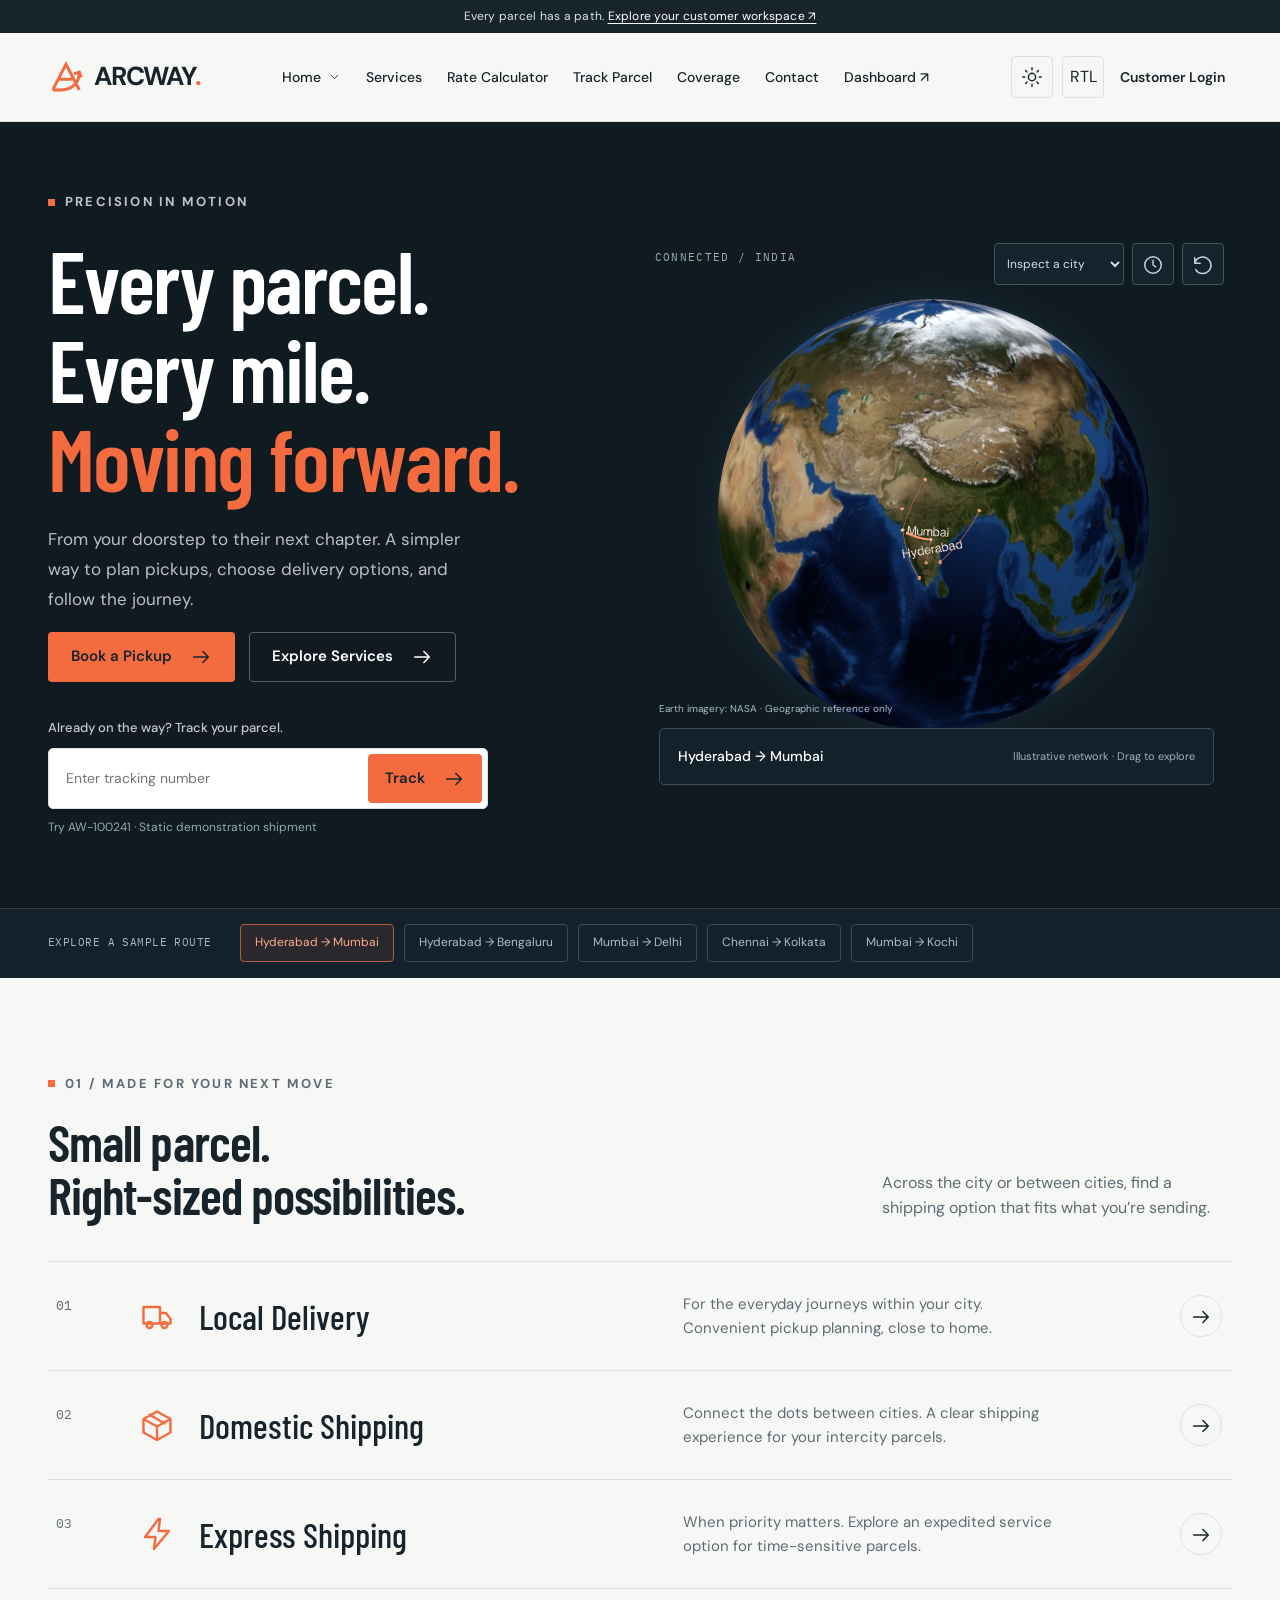
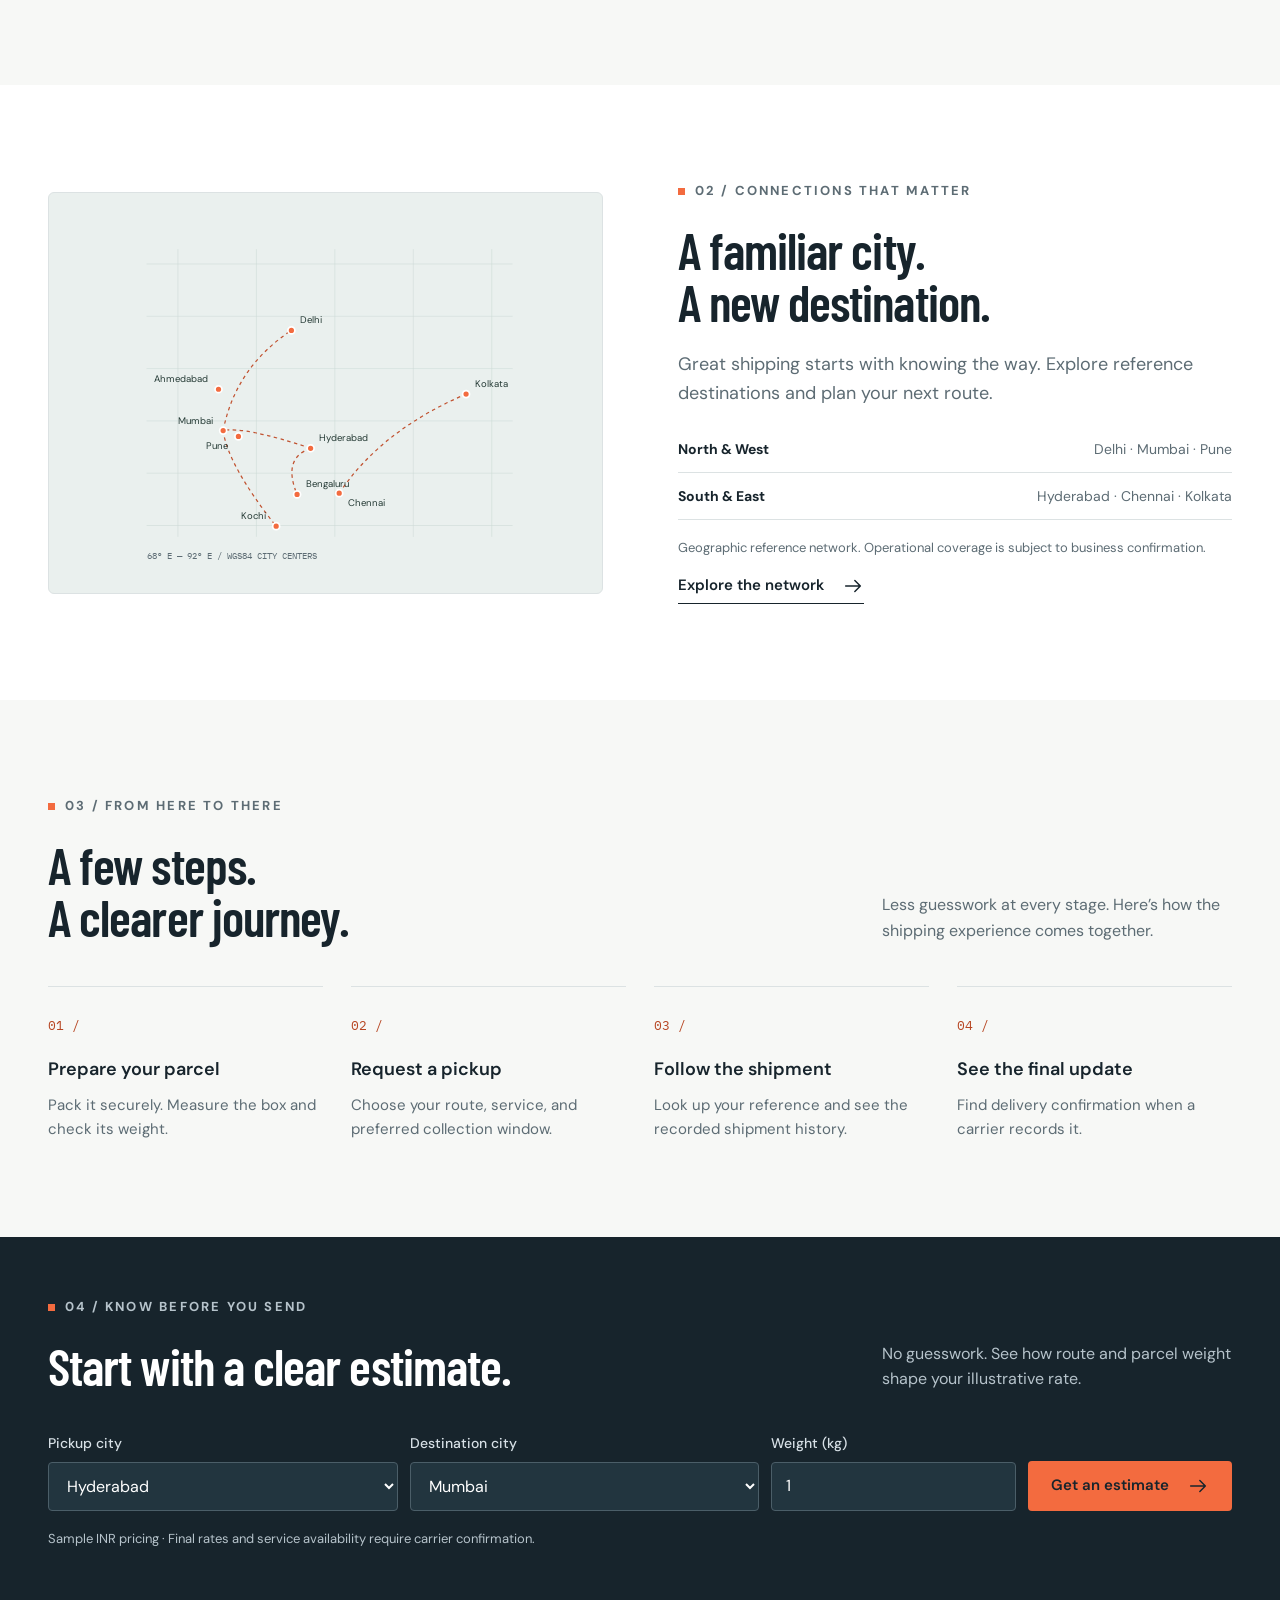
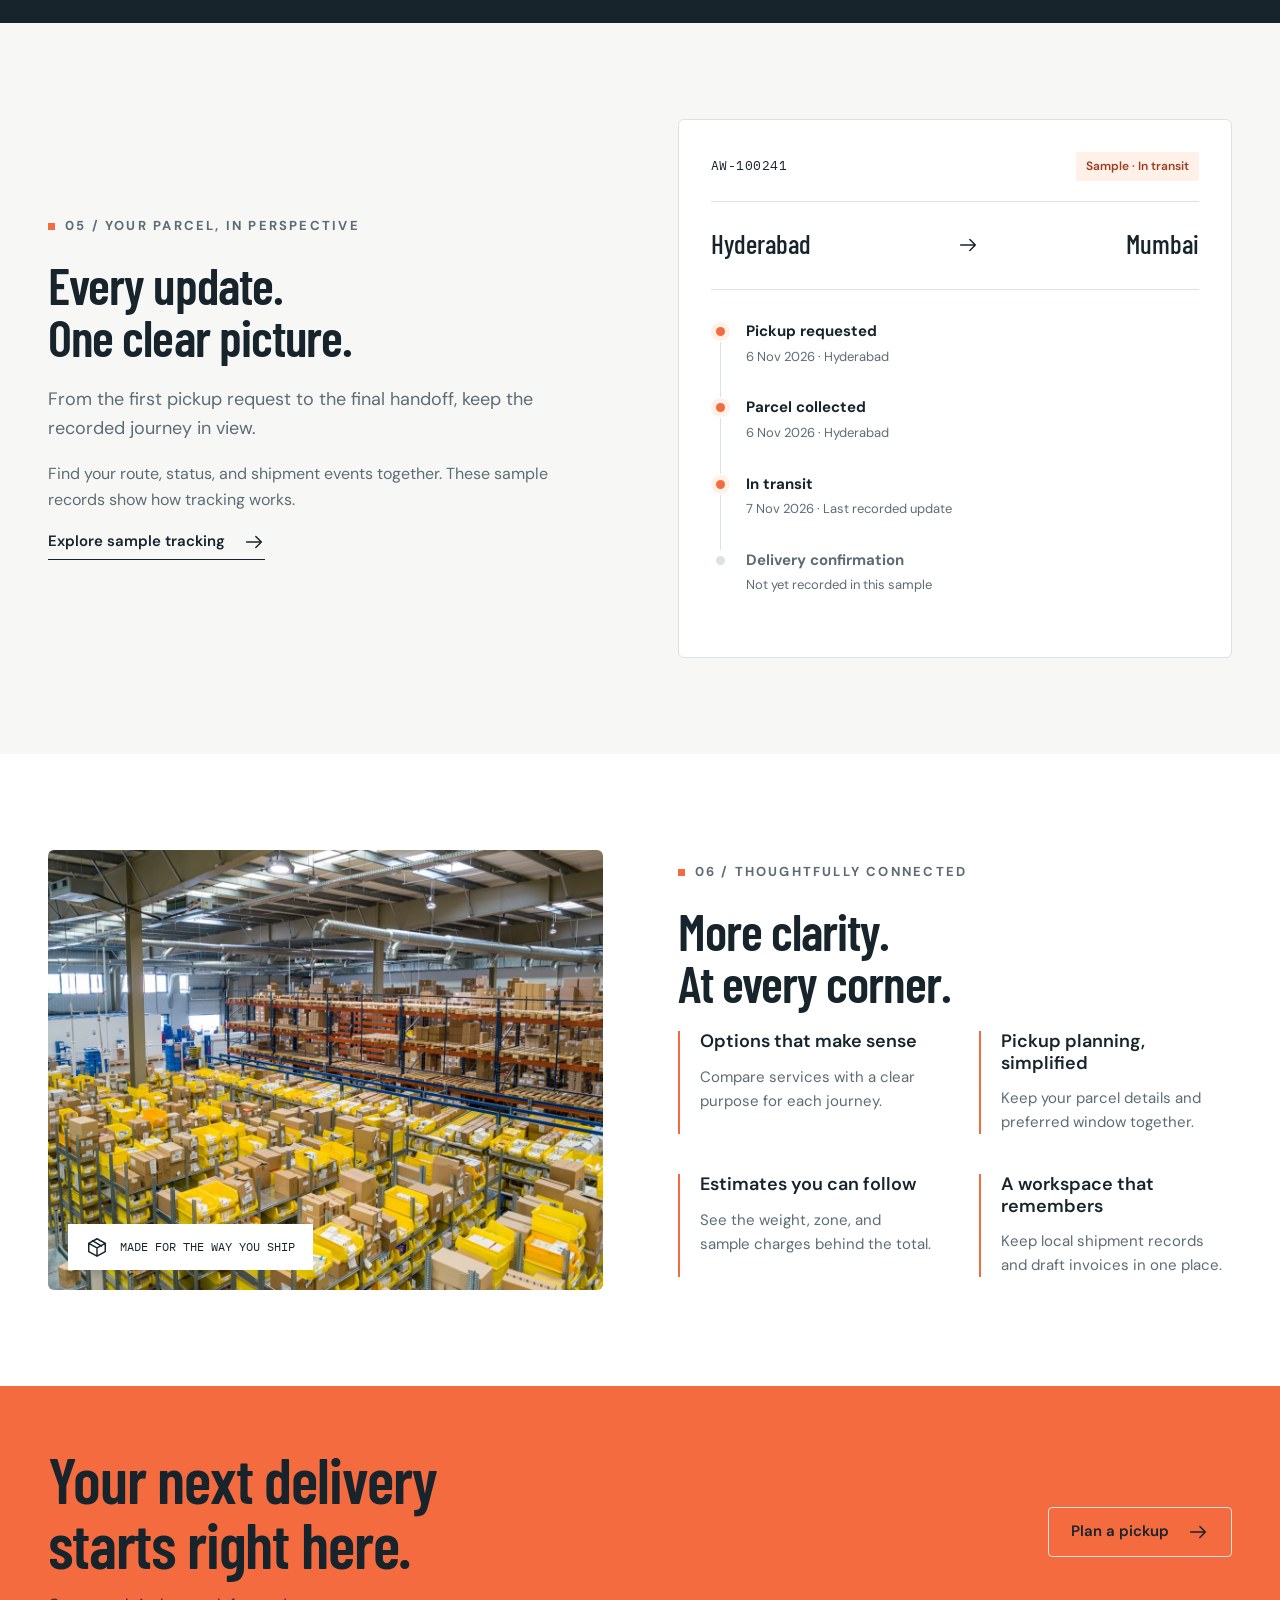
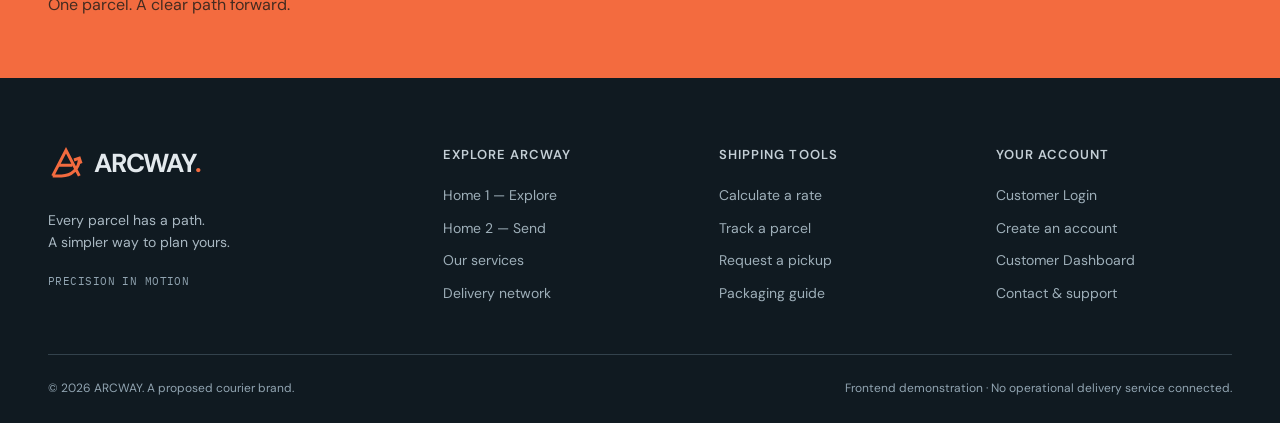
==== index.html @ a225a537 "Update Site source" ====
<!doctype html><html lang="en" dir="ltr" data-theme="light"><head><meta charset="utf-8"><meta name="viewport" content="width=device-width, initial-scale=1"><meta name="theme-color" content="#17242c"><title>Every parcel. Every mile. | ARCWAY</title><meta name="description" content="ARCWAY courier frontend demonstration. Plan a pickup, estimate parcel rates and explore shipment tracking."><link rel="icon" type="image/svg+xml" href="assets/graphics/favicon.svg"><link rel="stylesheet" href="assets/css/fonts.css"><link rel="stylesheet" href="assets/css/style.css"><link rel="stylesheet" href="assets/css/dark-mode.css"><link rel="stylesheet" href="assets/css/rtl.css"><script defer src="assets/js/site-config.js"></script><script defer src="assets/js/city-data.js"></script><script defer src="assets/js/service-data.js"></script><script defer src="assets/js/utils.js"></script><script defer src="assets/js/shipment-data.js"></script><script defer src="assets/js/main.js"></script><script defer src="assets/js/globe.js"></script></head><body data-page="home"><noscript><p class="notice" style="margin:16px">Enable JavaScript to use navigation, shipping tools and the local customer workspace. This is a frontend demonstration; no delivery service is connected.</p></noscript><a class="skip-link" href="#main">Skip to content</a><div class="top-note">Every parcel has a path. <a href="pages/dashboard.html">Explore your customer workspace ↗</a></div><header data-header></header><main id="main"><section class="hero"><div class="container hero-grid"><div class="hero-copy"><span class="eyebrow">Precision in motion</span><h1>Every parcel.<br>Every mile.<br><em>Moving forward.</em></h1><p>From your doorstep to their next chapter. A simpler way to plan pickups, choose delivery options, and follow the journey.</p><div class="actions"><a class="btn btn-primary" href="pages/dashboard.html#book">Book a Pickup <span data-icon="arrow"></span></a><a class="btn btn-outline" href="pages/services.html">Explore Services <span data-icon="arrow"></span></a></div><form class="track-shortcut" data-tracking-shortcut><label for="hero-tracking">Already on the way? Track your parcel.</label><div class="tracking-field"><input id="hero-tracking" name="tracking" aria-label="Tracking number" placeholder="Enter tracking number" required maxlength="40"><button class="btn btn-primary" type="submit">Track <span data-icon="arrow"></span></button></div><small>Try AW-100241 · Static demonstration shipment</small></form></div><div class="globe-shell"><span class="globe-caption">CONNECTED / INDIA</span><div class="globe-controls"><select data-globe-city aria-label="Inspect a reference city"><option value="">Inspect a city</option><option value="hyderabad">Hyderabad</option><option value="mumbai">Mumbai</option><option value="bengaluru">Bengaluru</option><option value="chennai">Chennai</option><option value="delhi">Delhi</option><option value="kolkata">Kolkata</option><option value="kochi">Kochi</option><option value="pune">Pune</option><option value="ahmedabad">Ahmedabad</option></select><button class="icon-btn" data-globe-rotate aria-label="Start slow Earth rotation" aria-pressed="false"><span data-icon="clock"></span></button><button class="icon-btn" data-globe-reset aria-label="Reset Earth view"><span data-icon="reset"></span></button></div><div class="globe-stage" role="img" aria-label="Interactive Earth with geographically positioned Indian cities. Drag to rotate; use route buttons below for keyboard access."></div><div class="globe-fallback"><h3>Connected by geography.<br>Designed around you.</h3><p>Explore our illustrative city connections. Choose a route below to see its origin and destination.</p><div class="city-pills"><span>Hyderabad</span><span>Mumbai</span><span>Delhi</span><span>Bengaluru</span></div></div><span class="globe-attribution">Earth imagery: NASA · Geographic reference only</span><div class="globe-route-info"><strong data-route-label aria-live="polite">Hyderabad → Mumbai</strong><small data-city-info>Illustrative network · Drag to explore</small></div></div></div><div class="route-strip"><div class="container"><span class="mono">EXPLORE A SAMPLE ROUTE</span><div class="route-options"><button class="route-option" data-route="0" aria-pressed="true">Hyderabad → Mumbai</button><button class="route-option" data-route="1" aria-pressed="false">Hyderabad → Bengaluru</button><button class="route-option" data-route="2" aria-pressed="false">Mumbai → Delhi</button><button class="route-option" data-route="3" aria-pressed="false">Chennai → Kolkata</button><button class="route-option" data-route="4" aria-pressed="false">Mumbai → Kochi</button></div></div></div></section>
<section class="section container"><div class="intro-line"><div><span class="eyebrow">01 / Made for your next move</span><h2>Small parcel.<br>Right-sized possibilities.</h2></div><p>Across the city or between cities, find a shipping option that fits what you’re sending.</p></div><div class="services-list"><a class="service-row" href="pages/services.html#local"><span class="service-number">01</span><div class="service-name"><span data-icon="truck"></span><h3>Local Delivery</h3></div><p>For the everyday journeys within your city. Convenient pickup planning, close to home.</p><span class="circle-arrow"><span data-icon="arrow"></span></span></a><a class="service-row" href="pages/services.html#domestic"><span class="service-number">02</span><div class="service-name"><span data-icon="box"></span><h3>Domestic Shipping</h3></div><p>Connect the dots between cities. A clear shipping experience for your intercity parcels.</p><span class="circle-arrow"><span data-icon="arrow"></span></span></a><a class="service-row" href="pages/services.html#express"><span class="service-number">03</span><div class="service-name"><span data-icon="bolt"></span><h3>Express Shipping</h3></div><p>When priority matters. Explore an expedited service option for time-sensitive parcels.</p><span class="circle-arrow"><span data-icon="arrow"></span></span></a></div></section>
<section class="section subtle"><div class="container split"><div class="network-panel"><svg viewBox="0 0 480 390" role="img" aria-label="Coordinate-based reference city network in India. Five illustrative routes, not confirmed coverage."><title>India reference city network</title><path class="map-grid" d="M71 30v330"/><path class="map-grid" d="M161 30v330"/><path class="map-grid" d="M251 30v330"/><path class="map-grid" d="M341 30v330"/><path class="map-grid" d="M431 30v330"/><path class="map-grid" d="M35 347h420"/><path class="map-grid" d="M35 287h420"/><path class="map-grid" d="M35 227h420"/><path class="map-grid" d="M35 167h420"/><path class="map-grid" d="M35 107h420"/><path class="map-grid" d="M35 47h420"/><path class="map-route" d="M223.21448000000007 258.39140000000003 Q148.05073000000004 233.25872 122.88698 238.12604"/><path class="map-route" d="M223.21448000000007 258.39140000000003 Q190.45045 269.86406 207.6864199999999 311.33672"/><path class="map-route" d="M122.88698 238.12604 Q137.02689999999996 165.65132 201.1668199999999 123.17660000000001"/><path class="map-route" d="M256.01246 309.94592 Q303.77359 238.09718 401.53472 196.24844000000002"/><path class="map-route" d="M122.88698 238.12604 Q128.28547000000003 277.92373999999995 183.68396000000007 347.72144"/><circle class="map-city" cx="223.21448000000007" cy="258.39140000000003" r="4"/><text x="233.21448000000007" y="250.39140000000003" text-anchor="start">Hyderabad</text><circle class="map-city" cx="122.88698" cy="238.12604" r="4"/><text x="110.88698" y="230.12604" text-anchor="end">Mumbai</text><circle class="map-city" cx="207.6864199999999" cy="311.33672" r="4"/><text x="217.6864199999999" y="303.33672" text-anchor="start">Bengaluru</text><circle class="map-city" cx="256.01246" cy="309.94592" r="4"/><text x="266.01246" y="324.94592" text-anchor="start">Chennai</text><circle class="map-city" cx="201.1668199999999" cy="123.17660000000001" r="4"/><text x="211.1668199999999" y="115.17660000000001" text-anchor="start">Delhi</text><circle class="map-city" cx="401.53472" cy="196.24844000000002" r="4"/><text x="411.53472" y="188.24844000000002" text-anchor="start">Kolkata</text><circle class="map-city" cx="183.68396000000007" cy="347.72144" r="4"/><text x="171.68396000000007" y="339.72144" text-anchor="end">Kochi</text><circle class="map-city" cx="140.39630000000002" cy="244.76515999999998" r="4"/><text x="128.39630000000002" y="259.76516" text-anchor="end">Pune</text><circle class="map-city" cx="117.57086000000007" cy="190.69052" r="4"/><text x="105.57086000000007" y="182.69052" text-anchor="end">Ahmedabad</text><text class="map-label" x="35" y="385">68° E — 92° E / WGS84 CITY CENTERS</text></svg></div><div><span class="eyebrow">02 / Connections that matter</span><h2>A familiar city.<br>A new destination.</h2><p class="lead">Great shipping starts with knowing the way. Explore reference destinations and plan your next route.</p><div class="city-line"><strong>North & West</strong><span>Delhi · Mumbai · Pune</span></div><div class="city-line"><strong>South & East</strong><span>Hyderabad · Chennai · Kolkata</span></div><p class="form-note">Geographic reference network. Operational coverage is subject to business confirmation.</p><a class="text-link" href="pages/coverage.html">Explore the network <span data-icon="arrow"></span></a></div></div></section>
<section class="section container"><span class="eyebrow">03 / From here to there</span><div class="intro-line"><h2>A few steps.<br>A clearer journey.</h2><p>Less guesswork at every stage. Here’s how the shipping experience comes together.</p></div><div class="steps"><article class="step"><span class="step-num">01 /</span><h3>Prepare your parcel</h3><p>Pack it securely. Measure the box and check its weight.</p></article><article class="step"><span class="step-num">02 /</span><h3>Request a pickup</h3><p>Choose your route, service, and preferred collection window.</p></article><article class="step"><span class="step-num">03 /</span><h3>Follow the shipment</h3><p>Look up your reference and see the recorded shipment history.</p></article><article class="step"><span class="step-num">04 /</span><h3>See the final update</h3><p>Find delivery confirmation when a carrier records it.</p></article></div></section>
<section class="section-sm estimate-band"><div class="container"><div class="intro-line"><div><span class="eyebrow">04 / Know before you send</span><h2>Start with a clear estimate.</h2></div><p>No guesswork. See how route and parcel weight shape your illustrative rate.</p></div><form class="mini-estimate" data-mini-estimate><div class="field"><label for="mini-origin">Pickup city</label><select id="mini-origin" name="origin" data-cities data-selected="hyderabad"></select></div><div class="field"><label for="mini-destination">Destination city</label><select id="mini-destination" name="destination" data-cities data-selected="mumbai"></select></div><div class="field"><label for="mini-weight">Weight (kg)</label><input id="mini-weight" type="number" name="weight" min="0.01" max="70" step="0.01" value="1" required></div><button class="btn btn-primary" type="submit">Get an estimate <span data-icon="arrow"></span></button><input type="hidden" name="service" value="domestic"></form><p class="form-note">Sample INR pricing · Final rates and service availability require carrier confirmation.</p></div></section>
<section class="section container"><div class="split"><div><span class="eyebrow">05 / Your parcel, in perspective</span><h2>Every update.<br>One clear picture.</h2><p class="lead">From the first pickup request to the final handoff, keep the recorded journey in view.</p><p>Find your route, status, and shipment events together. These sample records show how tracking works.</p><a class="text-link" href="pages/tracking.html?id=AW-100241">Explore sample tracking <span data-icon="arrow"></span></a></div><div class="sample-shipment"><div class="sample-top"><span class="mono">AW-100241</span><span class="badge">Sample · In transit</span></div><div class="summary-route"><strong>Hyderabad</strong><span data-icon="arrow"></span><strong>Mumbai</strong></div><ol class="timeline"><li><strong>Pickup requested</strong><span>6 Nov 2026 · Hyderabad</span></li><li><strong>Parcel collected</strong><span>6 Nov 2026 · Hyderabad</span></li><li><strong>In transit</strong><span>7 Nov 2026 · Last recorded update</span></li><li class="future"><strong class="muted">Delivery confirmation</strong><span>Not yet recorded in this sample</span></li></ol></div></div></section>
<section class="section subtle"><div class="container split"><div class="photo-panel"><img src="assets/images/warehouse.jpg" alt="Organized warehouse with tall storage racks and parcel handling space" width="1400" height="934" loading="lazy"><span class="photo-label"><span data-icon="box"></span> MADE FOR THE WAY YOU SHIP</span></div><div><span class="eyebrow">06 / Thoughtfully connected</span><h2>More clarity.<br>At every corner.</h2><div class="benefits"><div class="benefit"><h3>Options that make sense</h3><p>Compare services with a clear purpose for each journey.</p></div><div class="benefit"><h3>Pickup planning, simplified</h3><p>Keep your parcel details and preferred window together.</p></div><div class="benefit"><h3>Estimates you can follow</h3><p>See the weight, zone, and sample charges behind the total.</p></div><div class="benefit"><h3>A workspace that remembers</h3><p>Keep local shipment records and draft invoices in one place.</p></div></div></div></div></section><section class="closing"><div class="container"><div><h2>Your next delivery<br>starts right here.</h2><p>One parcel. A clear path forward.</p></div><a class="btn btn-outline" href="pages/dashboard.html#book">Plan a pickup <span data-icon="arrow"></span></a></div></section></main><div data-footer></div><button class="back-top" aria-label="Back to top" hidden><span data-icon="up"></span></button></body></html>
---- assets/css/fonts.css ----
@font-face {
  font-family: 'Barlow Condensed';
  font-style: normal;
  font-weight: 500;
  font-display: swap;
  src: url(../fonts/barlow-condensed-500.ttf) format('truetype');
}
@font-face {
  font-family: 'Barlow Condensed';
  font-style: normal;
  font-weight: 600;
  font-display: swap;
  src: url(../fonts/barlow-condensed-600.ttf) format('truetype');
}
@font-face {
  font-family: 'Barlow Condensed';
  font-style: normal;
  font-weight: 700;
  font-display: swap;
  src: url(../fonts/barlow-condensed-700.ttf) format('truetype');
}
@font-face {
  font-family: 'DM Sans';
  font-style: normal;
  font-weight: 400;
  font-display: swap;
  src: url(../fonts/dm-sans-400.ttf) format('truetype');
}
@font-face {
  font-family: 'DM Sans';
  font-style: normal;
  font-weight: 500;
  font-display: swap;
  src: url(../fonts/dm-sans-500.ttf) format('truetype');
}
@font-face {
  font-family: 'DM Sans';
  font-style: normal;
  font-weight: 600;
  font-display: swap;
  src: url(../fonts/dm-sans-600.ttf) format('truetype');
}
@font-face {
  font-family: 'DM Sans';
  font-style: normal;
  font-weight: 700;
  font-display: swap;
  src: url(../fonts/dm-sans-700.ttf) format('truetype');
}
@font-face {
  font-family: 'IBM Plex Mono';
  font-style: normal;
  font-weight: 400;
  font-display: swap;
  src: url(../fonts/ibm-plex-mono-400.ttf) format('truetype');
}
---- assets/css/style.css ----
:root{--ink:#17242c;--muted:#5d6c74;--canvas:#f7f8f6;--surface:#fff;--line:#dce2e3;--accent:#f36b3f;--soft:#fff0e8;--dark:#101a21;--display:'Barlow Condensed','Arial Narrow',Impact,sans-serif;--body:'DM Sans',Arial,sans-serif;--mono:'IBM Plex Mono',monospace;--radius:8px;--shadow:0 15px 45px #17242c0a;color-scheme:light}*{box-sizing:border-box}html{scroll-behavior:smooth;scroll-padding-top:110px}body{margin:0;background:var(--canvas);color:var(--ink);font-family:var(--body);font-size:16px;line-height:1.6}button,input,select,textarea{font:inherit}button,a,input,select,textarea{-webkit-tap-highlight-color:transparent}button,a{touch-action:manipulation}a{color:inherit;text-decoration:none}button{cursor:pointer}img{max-width:100%;display:block}svg{vertical-align:middle}h1,h2,h3,h4,p{margin-top:0}h1,h2,h3{line-height:1.02}h1,h2{font-family:var(--display);font-weight:600;letter-spacing:-.018em}h1{font-size:clamp(56px,6.8vw,100px);margin-bottom:24px}h2{font-size:clamp(42px,4vw,62px);margin-bottom:22px}h3{font-size:23px;font-weight:600;line-height:1.2}p{color:var(--muted)}::selection{background:var(--accent);color:#101a21}:focus-visible{outline:3px solid var(--accent);outline-offset:4px}.container{width:min(1280px,calc(100% - 96px));margin-inline:auto}.section{padding-block:96px}.section-sm{padding-block:60px}.eyebrow{text-transform:uppercase;letter-spacing:.17em;font-size:13px;font-weight:700;display:flex;align-items:center;gap:10px;margin-bottom:22px;color:var(--muted)}.eyebrow:before{content:'';width:7px;height:7px;background:var(--accent);flex:none}.mono{font-family:var(--mono);font-size:13px;letter-spacing:.04em}.muted{color:var(--muted)}.accent{color:var(--accent)}.lead{font-size:18px;max-width:560px}.btn{min-height:48px;display:inline-flex;align-items:center;justify-content:center;gap:18px;padding:13px 22px;border:1px solid transparent;background:var(--ink);color:var(--canvas);font-size:15px;font-weight:600;border-radius:4px;line-height:1.3;transition:background .2s,transform .2s}.btn:hover{transform:translateY(-2px);background:#30424d}.btn-primary{background:var(--accent);color:#17242c}.btn-primary:hover{background:#ff906b}.btn-outline{border-color:var(--line);background:transparent;color:var(--ink)}.btn-outline:hover{background:var(--surface)}.btn-light{background:#fff;color:#17242c}.btn-sm{min-height:42px;padding:10px 16px}.text-link{display:inline-flex;align-items:center;gap:18px;font-weight:600;font-size:15px;border-bottom:1px solid var(--ink);padding-bottom:6px}.actions{display:flex;gap:14px;flex-wrap:wrap;align-items:center}.icon{width:22px;height:22px;stroke:currentColor;fill:none;stroke-width:1.6;stroke-linecap:round;stroke-linejoin:round}.icon-btn{height:42px;min-width:42px;border:1px solid var(--line);background:transparent;color:var(--ink);border-radius:4px;display:inline-grid;place-items:center}.skip-link{position:fixed;top:-100px;left:20px;padding:12px;background:var(--accent);z-index:100}.skip-link:focus{top:12px}[data-header]{position:sticky;top:0;z-index:40}.site-header{position:relative;background:var(--canvas);border-bottom:1px solid var(--line)}.nav-wrap{display:flex;align-items:center;gap:24px;min-height:88px}.brand{direction:ltr;display:inline-flex;align-items:center;gap:10px;white-space:nowrap;font-size:26px;font-weight:800;letter-spacing:-1.2px}.brand-symbol{width:36px;height:39px;fill:none;stroke:var(--accent);stroke-width:3.4}.main-nav{display:flex;align-items:center;gap:25px;margin-inline:auto}.main-nav>a,.home-nav summary{font-size:14px;font-weight:500;white-space:nowrap}.main-nav>a:hover,.main-nav a[aria-current=page]{color:#bd4522}.home-nav{position:relative}.home-nav summary{cursor:pointer;list-style:none;display:flex;gap:7px;align-items:center}.home-nav summary::-webkit-details-marker{display:none}.home-nav summary .icon{width:13px}.home-menu{position:absolute;inset-block-start:35px;inset-inline-start:-18px;background:var(--surface);padding:10px;box-shadow:var(--shadow);border:1px solid var(--line);width:160px;border-radius:5px}.home-menu a{display:block;padding:10px;font-size:14px}.home-menu a:hover{background:var(--soft)}.nav-actions{display:flex;gap:9px;align-items:center}.nav-actions .login-link{font-size:14px;font-weight:600;white-space:nowrap;padding:10px 7px}.mobile-toggle{display:none}.top-note{background:var(--ink);color:#dce2e3;text-align:center;font-size:12px;padding:7px 16px;letter-spacing:.02em}.top-note a{color:#fff;text-decoration:underline;text-underline-offset:3px}.hero{background:var(--dark);color:#fff;position:relative;overflow:hidden}.hero-grid{display:grid;grid-template-columns:1.03fr 1.07fr;min-height:665px;align-items:center;gap:12px}.hero-copy{padding-block:70px;position:relative;z-index:2}.hero .eyebrow{color:#b9c5cd}.hero h1{font-size:clamp(64px,6.8vw,100px);max-width:670px}.hero h1 em{font-style:normal;color:var(--accent)}.hero p{color:#b6c2ca;max-width:440px;font-size:17px;line-height:1.75}.hero .btn-outline{border-color:#53616a;color:#fff}.hero .btn-outline:hover{background:#263740}.track-shortcut{margin-top:36px;max-width:440px}.track-shortcut label{display:block;font-size:13px;color:#c0cbd2;margin-bottom:10px}.tracking-field{display:flex;background:#fff;border:1px solid #dce2e3;padding:5px;border-radius:5px;color:#17242c}.tracking-field input{min-width:0;flex:1;border:0;background:transparent;color:#17242c;padding:8px 12px;font-size:14px;outline-offset:0}.tracking-field .btn{min-height:42px;padding:10px 16px}.track-shortcut small{display:block;margin-top:9px;color:#96a8b5;font-size:12px}.globe-shell{position:relative;min-width:0;height:580px;isolation:isolate;direction:ltr}.globe-stage{width:100%;height:100%;position:absolute;inset:0;z-index:1}.globe-stage canvas{max-width:100%;touch-action:pan-y}.globe-caption{position:absolute;top:25px;left:20px;color:#9aadb9;font:11px var(--mono);letter-spacing:.12em;z-index:3}.globe-controls{position:absolute;right:8px;top:18px;z-index:4;display:flex;gap:8px}.globe-controls select{background:#14232c;color:#d3dfe7;border-color:#45555f;min-height:42px;width:130px;font-size:12px;padding:8px}.globe-attribution{position:absolute;bottom:88px;left:24px;z-index:3;font-size:10px;color:#a8bac6}.globe-controls button{color:#c7d4dc;border-color:#45555f;background:#14232c}.globe-route-info{position:absolute;bottom:20px;left:24px;right:18px;z-index:3;padding:16px 18px;border:1px solid #3d4c56;background:#14232ce8;border-radius:5px;display:flex;justify-content:space-between;align-items:center;gap:10px}.globe-route-info strong{font-size:14px;font-weight:500}.globe-route-info small{color:#9eb1be;font-size:11px}.globe-fallback{position:absolute;inset:65px 30px 95px;border:1px solid #354854;background:radial-gradient(ellipse at center,#1d3645,#101a21 75%);border-radius:8px;display:flex;flex-direction:column;justify-content:center;padding:30px}.globe-fallback h3{color:#fff;font-family:var(--display);font-size:38px}.globe-fallback p{font-size:14px}.globe-fallback .city-pills{display:flex;gap:8px;flex-wrap:wrap}.city-pills span{border:1px solid #4e6370;border-radius:3px;padding:5px 9px;font-size:12px;color:#e1e7eb}.globe-ready .globe-fallback{display:none}.route-strip{border-top:1px solid #34414a;background:#14212a}.route-strip .container{display:flex;align-items:center;gap:28px;min-height:69px}.route-strip .mono{color:#a9b9c4;font-size:11px;white-space:nowrap}.route-options{display:flex;gap:10px;flex-wrap:wrap;padding-block:12px}.route-option{padding:8px 14px;background:transparent;color:#acbdc9;border:1px solid #3b4b56;border-radius:4px;font-size:12px}.route-option[aria-pressed=true]{background:#f36b3f19;color:#ffab8d;border-color:#b45b40}.intro-line{display:flex;align-items:end;justify-content:space-between;gap:30px;margin-bottom:40px}.intro-line h2{margin:0;max-width:650px}.intro-line p{margin:0;max-width:350px}.services-list{border-top:1px solid var(--line)}.service-row{display:grid;grid-template-columns:55px 1.1fr 1fr 44px;gap:28px;align-items:center;border-bottom:1px solid var(--line);padding:30px 8px;transition:background .2s}.service-row:hover{background:var(--surface)}.service-number{font-family:var(--mono);font-size:13px;color:var(--muted);align-self:start;padding-top:4px}.service-name{display:flex;align-items:center;gap:24px}.service-name .icon{width:36px;height:36px;color:var(--accent)}.service-name h3{font-family:var(--display);font-size:35px;font-weight:500;margin:0}.service-row p{margin:0;font-size:15px;max-width:380px}.circle-arrow{border:1px solid var(--line);border-radius:50%;width:42px;height:42px;display:grid;place-items:center}.split{display:grid;grid-template-columns:1fr 1fr;gap:75px;align-items:center}.photo-panel{position:relative;overflow:hidden;border-radius:6px}.photo-panel img{width:100%;height:440px;object-fit:cover}.photo-label{position:absolute;inset-inline-start:20px;bottom:20px;background:#fff;color:#17242c;padding:12px 18px;font:12px var(--mono);display:flex;align-items:center;gap:12px}.network-panel{background:#eaf0ee;border:1px solid var(--line);border-radius:6px;padding:30px}.network-panel svg{width:100%;height:340px;direction:ltr}.network-panel .map-grid{stroke:#ccd8d4;stroke-width:.6}.network-panel .map-land{fill:#d6e0dc;stroke:#a6b9b0;stroke-width:1}.network-panel .map-route{stroke:#c15331;stroke-width:1.4;fill:none;stroke-dasharray:4 4}.network-panel .map-city{fill:#f36b3f;stroke:white;stroke-width:2}.network-panel text{font:11px 'DM Sans',sans-serif;fill:#263b36}.network-panel .map-label{font:10px var(--mono);fill:#5d6c74}.city-line{display:flex;justify-content:space-between;border-bottom:1px solid var(--line);padding:12px 0;font-size:14px}.city-line:last-child{border:0}.city-line span{color:var(--muted)}.subtle{background:var(--surface)}.steps{display:grid;grid-template-columns:repeat(4,1fr);gap:28px;counter-reset:step;margin-top:42px}.step{border-top:1px solid var(--line);padding-top:25px}.step .step-num{color:#b74522;font-family:var(--mono);font-size:13px}.step h3{font-size:18px;margin:22px 0 12px}.step p{font-size:15px;margin:0}.estimate-band{background:var(--ink);color:#fff}.estimate-band p,.estimate-band .eyebrow{color:#b6c3cb}.mini-estimate{display:grid;grid-template-columns:1fr 1fr .7fr auto;gap:12px;align-items:end}.estimate-band label{color:#d7e0e6}.estimate-band select,.estimate-band input{background:#22353f;border-color:#4b5e68;color:#fff}.form-note{font-size:13px;margin-top:18px}.timeline{padding:0;margin:30px 0 0;list-style:none}.timeline li{position:relative;padding:0 0 28px 35px;min-height:60px}.timeline li:before{content:'';position:absolute;left:5px;top:7px;width:9px;height:9px;border-radius:50%;background:var(--accent);box-shadow:0 0 0 5px var(--soft)}.timeline li:after{content:'';position:absolute;left:9px;top:22px;height:calc(100% - 21px);border-left:1px solid var(--line)}.timeline li:last-child:after{display:none}.timeline strong{display:block;font-size:15px;line-height:1.5}.timeline span{font-size:13px;color:var(--muted)}.timeline .future:before{background:var(--line);box-shadow:none}.sample-shipment{border:1px solid var(--line);background:var(--surface);padding:32px;border-radius:6px}.sample-top{display:flex;justify-content:space-between;gap:12px;align-items:center;border-bottom:1px solid var(--line);padding-bottom:20px}.badge{display:inline-flex;padding:5px 10px;border-radius:3px;font-size:12px;font-weight:600;background:var(--soft);color:#9b3d20;white-space:nowrap}.badge-neutral{background:var(--canvas);color:var(--muted);border:1px solid var(--line)}.benefits{display:grid;grid-template-columns:1fr 1fr;gap:40px 48px}.benefit{padding-inline-start:20px;border-inline-start:2px solid var(--accent)}.benefit h3{font-size:18px;margin-bottom:12px}.benefit p{font-size:15px;margin:0}.closing{background:var(--accent);color:#17242c;position:relative;overflow:hidden}.closing .container{display:flex;align-items:center;justify-content:space-between;gap:30px;padding-block:60px}.closing h2{margin:0;max-width:700px;font-size:clamp(44px,5vw,72px)}.closing p{color:#442b20;margin:16px 0 0}.site-footer{background:var(--dark);color:#e3e9ed;padding:65px 0 25px}.footer-grid{display:grid;grid-template-columns:1.5fr 1fr 1fr 1fr;gap:40px}.footer-grid p{color:#a9b8c2;font-size:14px;max-width:260px;margin-top:18px}.footer-grid h3{font-size:13px;letter-spacing:.08em;font-weight:600;color:#c4cfd6;margin:4px 0 22px}.footer-grid a:not(.brand){display:block;color:#9eafb9;font-size:14px;margin:10px 0}.footer-grid a:hover{color:#fff}.footer-bottom{display:flex;justify-content:space-between;gap:20px;border-top:1px solid #33424c;margin-top:40px;padding-top:24px;font-size:12px;color:#91a4b1}.back-top{position:fixed;bottom:24px;inset-inline-end:24px;width:44px;height:44px;border:1px solid #af492b;background:var(--accent);color:#17242c;z-index:35;border-radius:4px;box-shadow:var(--shadow)}.back-top[hidden]{display:none}.page-heading{padding:65px 0 42px;border-bottom:1px solid var(--line);position:relative}.page-heading h1{font-size:clamp(54px,5.7vw,80px);margin-bottom:18px}.page-heading p{max-width:600px;margin-bottom:0}.breadcrumbs{font-size:12px;color:var(--muted);margin-bottom:30px;display:flex;gap:12px}.breadcrumbs a{text-decoration:underline;text-underline-offset:3px}.heading-meta{position:absolute;right:0;bottom:42px}.notice{padding:15px 18px;background:var(--soft);color:#773d28;border-inline-start:3px solid var(--accent);font-size:14px;border-radius:2px;line-height:1.6}.notice p{color:inherit;margin:0}.notice-neutral{background:var(--surface);color:var(--muted);border-color:var(--line)}.panel{background:var(--surface);border:1px solid var(--line);border-radius:6px;padding:32px}.panel-title{font-family:var(--body);font-size:20px;font-weight:600;letter-spacing:-.02em;line-height:1.4;margin-bottom:24px}.form-grid{display:grid;grid-template-columns:1fr 1fr;gap:22px}.field{display:flex;flex-direction:column;gap:8px;min-width:0}.field.full{grid-column:1/-1}label,.field-label{font-size:14px;font-weight:500;color:var(--ink)}input,select,textarea{width:100%;min-height:49px;padding:12px 14px;color:var(--ink);background:var(--canvas);border:1px solid var(--line);border-radius:4px;line-height:1.4}input:focus,select:focus,textarea:focus{outline:2px solid var(--accent);outline-offset:1px}textarea{min-height:120px;resize:vertical}input[type=checkbox]{width:17px;min-height:17px;height:17px;accent-color:var(--accent)}.checkbox{display:flex;gap:10px;align-items:center}.field small{color:var(--muted);font-size:12px}.input-group{display:grid;grid-template-columns:1fr 90px;gap:8px}.dimensions{display:grid;grid-template-columns:repeat(3,1fr);gap:10px}.dimensions label{font-size:12px;color:var(--muted)}fieldset{padding:0;margin:0;border:0;min-width:0}legend{margin-bottom:20px;font-weight:600;font-size:17px;line-height:1.4}.form-section{border-top:1px solid var(--line);margin-top:28px;padding-top:28px}.form-actions{margin-top:28px;display:flex;gap:12px;flex-wrap:wrap}.form-feedback{font-size:14px;line-height:1.5;margin-top:18px;color:#ac4121}.form-feedback:empty{display:none}.calc-layout{display:grid;grid-template-columns:1.2fr .8fr;gap:30px;align-items:start}.summary-panel{position:sticky;top:115px}.summary-route{display:flex;align-items:center;gap:14px;justify-content:space-between;border-bottom:1px solid var(--line);padding:20px 0 24px}.summary-route strong{font-family:var(--display);font-size:27px;font-weight:500}.breakdown{margin:22px 0}.breakdown div{display:flex;justify-content:space-between;gap:15px;margin:13px 0;font-size:14px}.breakdown dt{color:var(--muted)}.breakdown dd{margin:0;font-family:var(--mono);font-size:13px}.estimate-total{border-top:1px solid var(--line);padding-top:22px;display:flex;justify-content:space-between;align-items:center;gap:15px}.estimate-total strong{font-size:37px;font-weight:500;letter-spacing:-.04em}.summary-panel .btn{width:100%;margin-top:25px}.summary-empty{padding:36px 0}.summary-empty .icon{width:42px;height:42px;margin-bottom:24px;color:var(--accent)}.tracking-search{max-width:850px;margin:0 auto}.tracking-search .tracking-field{box-shadow:var(--shadow);padding:8px}.tracking-search input{font-family:var(--mono);min-height:48px}.demo-ids{display:flex;gap:10px;align-items:center;flex-wrap:wrap;margin-top:16px;font-size:13px;color:var(--muted)}.demo-ids button{font:12px var(--mono);background:transparent;color:var(--ink);border:1px solid var(--line);border-radius:3px;padding:7px 10px}.tracking-result{margin-top:45px}.shipment-head{display:flex;align-items:center;justify-content:space-between;gap:20px;border-bottom:1px solid var(--line);padding-bottom:24px;margin-bottom:30px}.shipment-head h2{font-size:35px;margin:0}.detail-grid{display:grid;grid-template-columns:repeat(4,1fr);gap:25px;margin-block:25px}.detail-grid dt{font-size:12px;color:var(--muted);margin-bottom:7px}.detail-grid dd{margin:0;font-size:15px;font-weight:500}.route-display{background:var(--canvas);padding:25px;display:flex;align-items:center;justify-content:space-between;gap:20px;border:1px solid var(--line);border-radius:4px}.route-display strong{font-family:var(--display);font-size:30px;font-weight:500}.route-display small{display:block;font:11px var(--mono);color:var(--muted);margin-top:8px}.route-connector{flex:1;border-top:1px dashed var(--line);position:relative}.route-connector:before,.route-connector:after{content:'';position:absolute;top:-4px;width:7px;height:7px;border-radius:50%;background:var(--accent)}.route-connector:after{right:0}.faq-list{border-top:1px solid var(--line)}.faq-list details{border-bottom:1px solid var(--line);padding:22px 0}.faq-list summary{font-weight:500;cursor:pointer;list-style:none;display:flex;justify-content:space-between;gap:15px}.faq-list summary:after{content:'+';color:var(--accent);font-size:24px;line-height:1}.faq-list details[open] summary:after{content:'−'}.faq-list details p{font-size:15px;margin:18px 0 0;max-width:740px}.faq-grid{display:grid;grid-template-columns:.7fr 1.3fr;gap:80px}.directory-tools{display:flex;gap:15px;align-items:end;margin-bottom:25px}.directory-tools .field{flex:1}.city-directory{display:grid;grid-template-columns:repeat(3,1fr);gap:18px}.city-card{padding:25px;border:1px solid var(--line);border-radius:5px;background:var(--surface)}.city-card h3{font-family:var(--display);font-size:30px;margin-bottom:6px}.city-card .mono{font-size:11px;display:block;color:var(--muted);margin-bottom:18px}.city-card .text-link{margin-top:18px}.coverage-layout{display:grid;grid-template-columns:1fr 1.1fr;gap:40px}.contact-options{margin:28px 0}.contact-option{border-top:1px solid var(--line);padding:20px 0;display:flex;gap:20px}.contact-option .icon{color:var(--accent);flex:none;margin-top:4px}.contact-option h3{font-size:17px;margin:0 0 7px}.contact-option p{font-size:14px;margin:0}.home2-hero{position:relative;background:#17242c;color:#fff}.home2-photo{position:absolute;inset:0;width:100%;height:100%;object-fit:cover;filter:brightness(.45)}.home2-grid{position:relative;display:grid;grid-template-columns:1.15fr .85fr;gap:80px;align-items:center;padding-block:80px;min-height:690px}.home2-grid h1{font-size:clamp(64px,6.2vw,90px)}.home2-grid .lead,.home2-grid .eyebrow{color:#d3dde3}.quick-book{background:var(--surface);color:var(--ink);border-radius:7px;padding:32px;box-shadow:0 12px 50px #0003}.quick-book h2{font-family:var(--body);font-size:23px;letter-spacing:-.03em}.quick-book p{font-size:14px}.quick-book .btn{width:100%}.comparison{overflow-x:auto}.comparison table{width:100%;border-collapse:collapse;min-width:550px;font-size:14px;text-align:start}.comparison th,.comparison td{padding:22px 20px;border-bottom:1px solid var(--line);text-align:start}.comparison th{font-size:14px;background:var(--surface)}.comparison th:not(:first-child){font-family:var(--display);font-size:27px;font-weight:500}.comparison td:first-child{color:var(--muted)}.pack-grid{display:grid;grid-template-columns:1fr 1fr;gap:60px;align-items:center}.pack-list{display:grid;gap:18px}.pack-item{display:flex;gap:20px}.pack-item .mono{color:#a64525}.pack-item h3{font-size:18px;margin:0 0 8px}.pack-item p{font-size:15px;margin:0}.corridors{display:grid;grid-template-columns:repeat(2,1fr);gap:0 40px}.corridor{padding:24px 0;border-bottom:1px solid var(--line);display:flex;align-items:center;gap:16px;justify-content:space-between;font-family:var(--display);font-size:28px}.service-detail{padding-block:70px;border-bottom:1px solid var(--line)}.service-detail .split{gap:65px}.service-detail:nth-child(even) .photo-panel{order:2}.service-detail ul{padding-inline-start:20px;color:var(--muted);font-size:15px}.service-detail li{margin-block:10px}.service-detail .photo-panel img{height:390px}.callout-grid{display:grid;grid-template-columns:1fr 1fr;gap:28px}.callout-grid h3{font-size:21px}.callout-grid p{font-size:15px;margin-bottom:0}dialog{background:var(--surface);color:var(--ink);border:1px solid var(--line);border-radius:8px;padding:30px;max-width:650px;width:calc(100% - 40px);max-height:85vh;overflow:auto;box-shadow:0 20px 100px #0004}dialog::backdrop{background:#101a2199;backdrop-filter:blur(3px)}.dialog-heading{display:flex;justify-content:space-between;align-items:center;gap:20px;margin-bottom:25px}.dialog-heading h2{font-size:36px;margin:0}.empty-state{padding:45px 28px;text-align:center;border:1px dashed var(--line);border-radius:5px}.empty-state h3{font-size:20px}.empty-state p{margin-bottom:0}.toast{position:fixed;bottom:25px;inset-inline-start:25px;z-index:100;background:var(--ink);color:var(--canvas);padding:14px 20px;border:1px solid var(--line);border-radius:5px;max-width:min(440px,calc(100% - 40px));font-size:14px;box-shadow:var(--shadow)}[hidden]{display:none!important}
@media(min-width:1441px){.hero-grid{min-height:740px}.globe-shell{height:650px}}
@media(max-width:1250px){.container{width:calc(100% - 64px)}.nav-wrap{gap:20px}.main-nav{gap:17px}.main-nav>a,.home-nav summary{font-size:13px}.nav-actions .login-link{font-size:13px}.brand{font-size:24px}.nav-actions{gap:6px}.nav-actions .icon-btn{min-width:36px;height:36px}.hero-grid{grid-template-columns:1fr 1fr}.hero h1{font-size:82px}.globe-shell{height:520px}.split{gap:45px}.service-row{gap:20px}.home2-grid{gap:45px}}
@media(max-width:1100px){.mobile-toggle{display:inline-grid}.nav-wrap{min-height:78px}.brand{margin-inline-end:auto}.main-nav{position:absolute;top:100%;inset-inline:0;background:var(--surface);border-bottom:1px solid var(--line);padding:25px 32px;display:none;box-shadow:var(--shadow)}.main-nav.is-open{display:flex;align-items:stretch;flex-direction:column;gap:0;max-height:calc(100vh - 80px);overflow:auto}.main-nav>a,.home-nav summary{font-size:16px;padding:13px 0;display:flex}.home-menu{position:static;box-shadow:none;border:0;width:100%;padding:0 15px;background:var(--canvas)}.home-menu a{font-size:15px}.hero h1{font-size:76px}.hero-grid{min-height:625px}.globe-shell{height:470px}.globe-route-info{left:0;right:0}.globe-caption{left:0;top:5px}.globe-controls{top:30px;right:0}.route-strip .container{gap:18px}.route-options{gap:7px}.route-option{font-size:11px;padding:8px 10px}.intro-line{align-items:start}.service-name{gap:15px}.service-name h3{font-size:30px}.service-name .icon{width:28px}.mini-estimate{grid-template-columns:1fr 1fr}.steps{grid-template-columns:1fr 1fr;gap:35px}.footer-grid{grid-template-columns:1.2fr 1fr;gap:30px 60px}.calc-layout{grid-template-columns:1.15fr .85fr;gap:20px}.panel{padding:26px}.form-grid{gap:18px}.city-directory{grid-template-columns:repeat(2,1fr)}.home2-grid{gap:35px}.home2-grid h1{font-size:72px}.quick-book{padding:26px}.coverage-layout{grid-template-columns:1fr;gap:30px}.faq-grid{gap:45px}.heading-meta{display:none}}
@media(max-width:800px){.container{width:calc(100% - 48px)}.section{padding-block:65px}.section-sm{padding-block:45px}.hero-grid{grid-template-columns:1fr 1fr;gap:0;min-height:580px}.hero-copy{padding-block:50px}.hero h1{font-size:64px}.hero p{font-size:15px}.hero .actions{gap:10px}.hero .actions .btn{padding:12px 16px;font-size:13px}.globe-shell{height:430px;align-self:center}.globe-route-info{bottom:0;padding:12px;flex-direction:column;align-items:start}.globe-caption{font-size:9px}.route-strip .container{align-items:start;gap:12px;flex-direction:column;padding-block:15px}.route-options{padding:0}.split,.pack-grid,.faq-grid{grid-template-columns:1fr;gap:35px}.split .photo-panel{order:0}.photo-panel img{height:370px}.intro-line{display:block}.intro-line p{margin-top:20px;max-width:600px}.service-row{grid-template-columns:30px 1fr 42px;gap:15px;padding-block:26px}.service-row p{grid-column:2/3;grid-row:2;margin-top:-8px}.service-row .circle-arrow{grid-column:3;grid-row:1/3}.service-number{grid-row:1/3}.service-name h3{font-size:32px}.benefits{gap:30px}.calc-layout{grid-template-columns:1fr}.summary-panel{position:static}.detail-grid{grid-template-columns:1fr 1fr}.home2-grid{grid-template-columns:1fr;gap:35px;padding-block:55px}.home2-grid h1{max-width:650px;font-size:76px}.home2-grid .quick-book{max-width:none}.quick-book .form-grid{grid-template-columns:1fr 1fr}.service-detail .photo-panel{order:0!important}.service-detail .split{gap:30px}.closing .container{align-items:start;flex-direction:column}.callout-grid{grid-template-columns:1fr}.shipment-head{align-items:start;flex-direction:column}}
@media(max-width:600px){.container{width:calc(100% - 36px)}.top-note{font-size:10px;padding:7px 12px}.nav-wrap{min-height:72px;gap:10px}.brand{font-size:23px;gap:7px}.brand-symbol{width:29px;height:32px}.nav-actions{gap:6px}.nav-actions .login-link{padding:7px 0;font-size:12px}.nav-actions .icon-btn{min-width:32px;height:34px}.nav-actions .icon{width:17px}.nav-actions [data-direction]{font-size:10px}.main-nav{padding:15px 18px}.hero-grid{grid-template-columns:1fr;min-height:0}.hero-copy{padding:45px 0 20px}.hero .eyebrow{font-size:11px;margin-bottom:18px}.hero h1{font-size:68px;line-height:.99;margin-bottom:22px}.hero p{font-size:16px;max-width:400px}.hero .actions .btn{font-size:14px;padding:13px 18px}.track-shortcut{margin-top:28px;max-width:none}.tracking-field input{font-size:12px;padding:10px 8px}.tracking-field .btn{font-size:13px;gap:7px;padding:10px 12px}.track-shortcut small{font-size:11px}.globe-shell{height:360px;margin:3px -4px 25px}.globe-caption{top:15px;left:5px;font-size:10px}.globe-controls{top:8px;right:5px}.globe-controls select{background:#14232c;color:#d3dfe7;border-color:#45555f;min-height:42px;width:130px;font-size:12px;padding:8px}.globe-attribution{position:absolute;bottom:88px;left:24px;z-index:3;font-size:10px;color:#a8bac6}.globe-controls button{min-width:32px;height:32px}.globe-route-info{bottom:0;left:5px;right:5px;flex-direction:row;align-items:center;padding:12px}.globe-route-info strong{font-size:12px}.globe-route-info small{font-size:9px}.globe-fallback{inset:55px 5px 65px;padding:25px}.globe-fallback h3{font-size:32px}.globe-fallback p{font-size:13px}.route-strip .mono{font-size:10px}.route-options{gap:6px}.route-option{font-size:10px;padding:8px}.section{padding-block:54px}.section-sm{padding-block:38px}h1{font-size:57px}h2{font-size:44px}.eyebrow{font-size:11px;margin-bottom:17px}.lead{font-size:16px}.intro-line{margin-bottom:30px}.intro-line p{font-size:15px}.service-name h3{font-size:31px}.service-row{gap:10px}.service-name{gap:12px}.service-name .icon{width:26px;height:26px}.service-row p{font-size:14px}.circle-arrow{height:36px;width:36px}.photo-panel img{height:320px}.network-panel{padding:20px}.network-panel svg{height:290px}.steps{grid-template-columns:1fr 1fr;gap:28px 20px}.step h3{font-size:16px;margin-top:18px}.step p{font-size:14px}.mini-estimate{grid-template-columns:1fr 1fr;gap:16px 12px}.mini-estimate .btn{font-size:13px;padding:14px 10px}.benefits{grid-template-columns:1fr;gap:28px}.sample-shipment{padding:22px}.sample-top{flex-wrap:wrap}.sample-top .mono{font-size:11px}.closing .container{padding-block:40px;gap:24px}.closing h2{font-size:48px}.footer-grid{grid-template-columns:1fr 1fr;gap:25px 20px}.footer-grid>div:first-child{grid-column:1/-1}.footer-grid>div:first-child p{max-width:100%}.footer-grid h3{font-size:11px}.footer-grid a:not(.brand){font-size:13px}.footer-bottom{flex-direction:column;gap:10px;font-size:11px}.site-footer{padding-top:45px}.page-heading{padding-top:36px;padding-bottom:32px}.page-heading h1{font-size:60px}.page-heading p{font-size:15px}.breadcrumbs{margin-bottom:24px;font-size:11px}.panel{padding:22px}.form-grid{grid-template-columns:1fr;gap:18px}.form-grid .full{grid-column:auto}.field label{font-size:14px}.summary-route strong{font-size:27px}.tracking-search .tracking-field{padding:5px}.tracking-search input{font-size:11px}.tracking-search .btn{font-size:12px;padding:10px 12px}.demo-ids{font-size:12px;gap:7px}.demo-ids button{font-size:10px}.tracking-result{margin-top:30px}.shipment-head h2{font-size:29px}.detail-grid{gap:20px}.detail-grid dd{font-size:13px}.route-display{padding:20px 15px;gap:14px}.route-display strong{font-size:26px}.route-display small{font-size:9px}.notice{font-size:13px;padding:13px 15px}.directory-tools{align-items:stretch;flex-direction:column}.city-directory{grid-template-columns:1fr}.city-card{padding:22px}.home2-grid{padding-block:40px;gap:25px}.home2-grid h1{font-size:66px}.home2-photo{object-position:40% center}.quick-book{padding:23px}.quick-book .form-grid{grid-template-columns:1fr}.home2-grid .lead{font-size:16px}.pack-grid{gap:30px}.corridors{grid-template-columns:1fr}.corridor{font-size:26px}.service-detail{padding-block:45px}.service-detail .photo-panel img{height:300px}.back-top{bottom:max(18px,env(safe-area-inset-bottom));inset-inline-end:18px;width:40px;height:40px}.form-actions .btn{width:100%}dialog{padding:22px}.dialog-heading h2{font-size:30px}}
@media(max-width:359px){.container{width:calc(100% - 28px)}.nav-wrap{gap:6px}.brand{font-size:21px;gap:5px}.brand-symbol{width:25px}.nav-actions .icon-btn{min-width:29px}.nav-actions .login-link{font-size:11px}.nav-actions{gap:4px}.hero h1{font-size:59px}.hero .actions .btn{font-size:12px;padding:13px 12px}.globe-shell{height:330px}.globe-route-info{gap:4px}.globe-route-info strong{font-size:11px}.globe-route-info small{font-size:8px}.service-name h3{font-size:27px}.service-name .icon{width:23px}.service-row{grid-template-columns:22px 1fr 34px}.mini-estimate{grid-template-columns:1fr}.steps{grid-template-columns:1fr}.panel{padding:18px}.tracking-search .btn .icon{display:none}.quick-book{padding:20px}}
@media(prefers-reduced-motion:reduce){html{scroll-behavior:auto}*,*:before,*:after{animation-duration:.01ms!important;transition:none!important}}

@media(max-width:800px){.globe-caption{top:-5px}.globe-controls{top:26px}.globe-attribution{bottom:90px;left:10px;font-size:9px}}@media(max-width:600px){.globe-caption{top:5px}.globe-controls{top:29px}.globe-controls select{min-height:32px;height:32px;width:125px;font-size:11px;padding:5px 8px}.globe-attribution{bottom:67px;left:10px;font-size:8px}}

@media(max-width:600px){.customer-prefix{display:none}.nav-actions .login-link{padding-inline:4px}}

@media(min-width:801px) and (max-width:1100px){.benefits{grid-template-columns:1fr;gap:22px}}

.comparison-hint{display:none;font-size:12px}@media(max-width:600px){.comparison-hint{display:block}}
---- assets/css/dark-mode.css ----
[data-theme=dark]{--ink:#e4ecf0;--muted:#adbdc7;--canvas:#101a21;--surface:#1c2b34;--line:#3b4c57;--accent:#ff9269;--soft:#3c2d27;--shadow:0 15px 45px #0002;color-scheme:dark}[data-theme=dark] .btn{background:#e4ecf0;color:#17242c}[data-theme=dark] .btn-primary{background:#ff9269;color:#17242c}[data-theme=dark] .btn-outline{background:transparent;color:#e4ecf0}[data-theme=dark] .btn-outline:hover{background:#30434e}[data-theme=dark] .main-nav>a:hover,[data-theme=dark] .main-nav a[aria-current=page]{color:#ffab89}[data-theme=dark] .top-note{background:#1c2b34;color:#b7c7d2}[data-theme=dark] .badge{color:#ffc3a9;background:#453228}[data-theme=dark] .badge-neutral{color:#b8c8d2;background:#1c2b34}[data-theme=dark] .notice{color:#f5bea6;background:#372c27}[data-theme=dark] .notice-neutral{color:#adbdc7;background:#1c2b34}[data-theme=dark] .form-feedback{color:#ffad8c}[data-theme=dark] .step .step-num,[data-theme=dark] .pack-item .mono{color:#ffad8c}[data-theme=dark] .network-panel{background:#1b2e34}[data-theme=dark] .network-panel .map-grid{stroke:#3f5559}[data-theme=dark] .network-panel .map-land{fill:#2d4549;stroke:#607c80}[data-theme=dark] .network-panel text{fill:#d2e0e0}[data-theme=dark] .network-panel .map-label{fill:#a9bdbf}[data-theme=dark] .closing{background:#f36b3f;color:#17242c}[data-theme=dark] .closing .btn{background:#17242c;color:#fff}[data-theme=dark] .hero .btn-outline{color:#fff;border-color:#60737e}[data-theme=dark] .hero .btn-outline:hover{background:#263740}[data-theme=dark] .hero .btn-primary,[data-theme=dark] .tracking-field .btn{background:#ff9269;color:#17242c}[data-theme=dark] .hero .tracking-field input{color:#17242c}[data-theme=dark] .estimate-band{background:#1b2d38}[data-theme=dark] .icon-btn{color:var(--ink)}[data-theme=dark] .brand-symbol{stroke:#ff9269}
---- assets/css/rtl.css ----
[dir=rtl] .heading-meta{right:auto;left:0}[dir=rtl] .timeline li{padding:0 35px 28px 0}[dir=rtl] .timeline li:before{left:auto;right:5px}[dir=rtl] .timeline li:after{left:auto;right:9px}[dir=rtl] .directional{transform:scaleX(-1)}[dir=rtl] .globe-shell,[dir=rtl] .network-panel svg{direction:ltr}[dir=rtl] .tracking-field input,[dir=rtl] .mono{unicode-bidi:plaintext}[dir=rtl] input[type=email],[dir=rtl] input[type=tel],[dir=rtl] input[type=password]{direction:ltr;text-align:right}

[dir=rtl] h1,[dir=rtl] h2,[dir=rtl] h3,[dir=rtl] p,[dir=rtl] label,[dir=rtl] .eyebrow{unicode-bidi:plaintext}

[dir=rtl] h1,[dir=rtl] h2,[dir=rtl] h3,[dir=rtl] p,[dir=rtl] label{ text-align:right }[dir=rtl] .dash-demo span,[dir=rtl] .dash-table td,[dir=rtl] .detail-grid dd{unicode-bidi:plaintext;text-align:right}
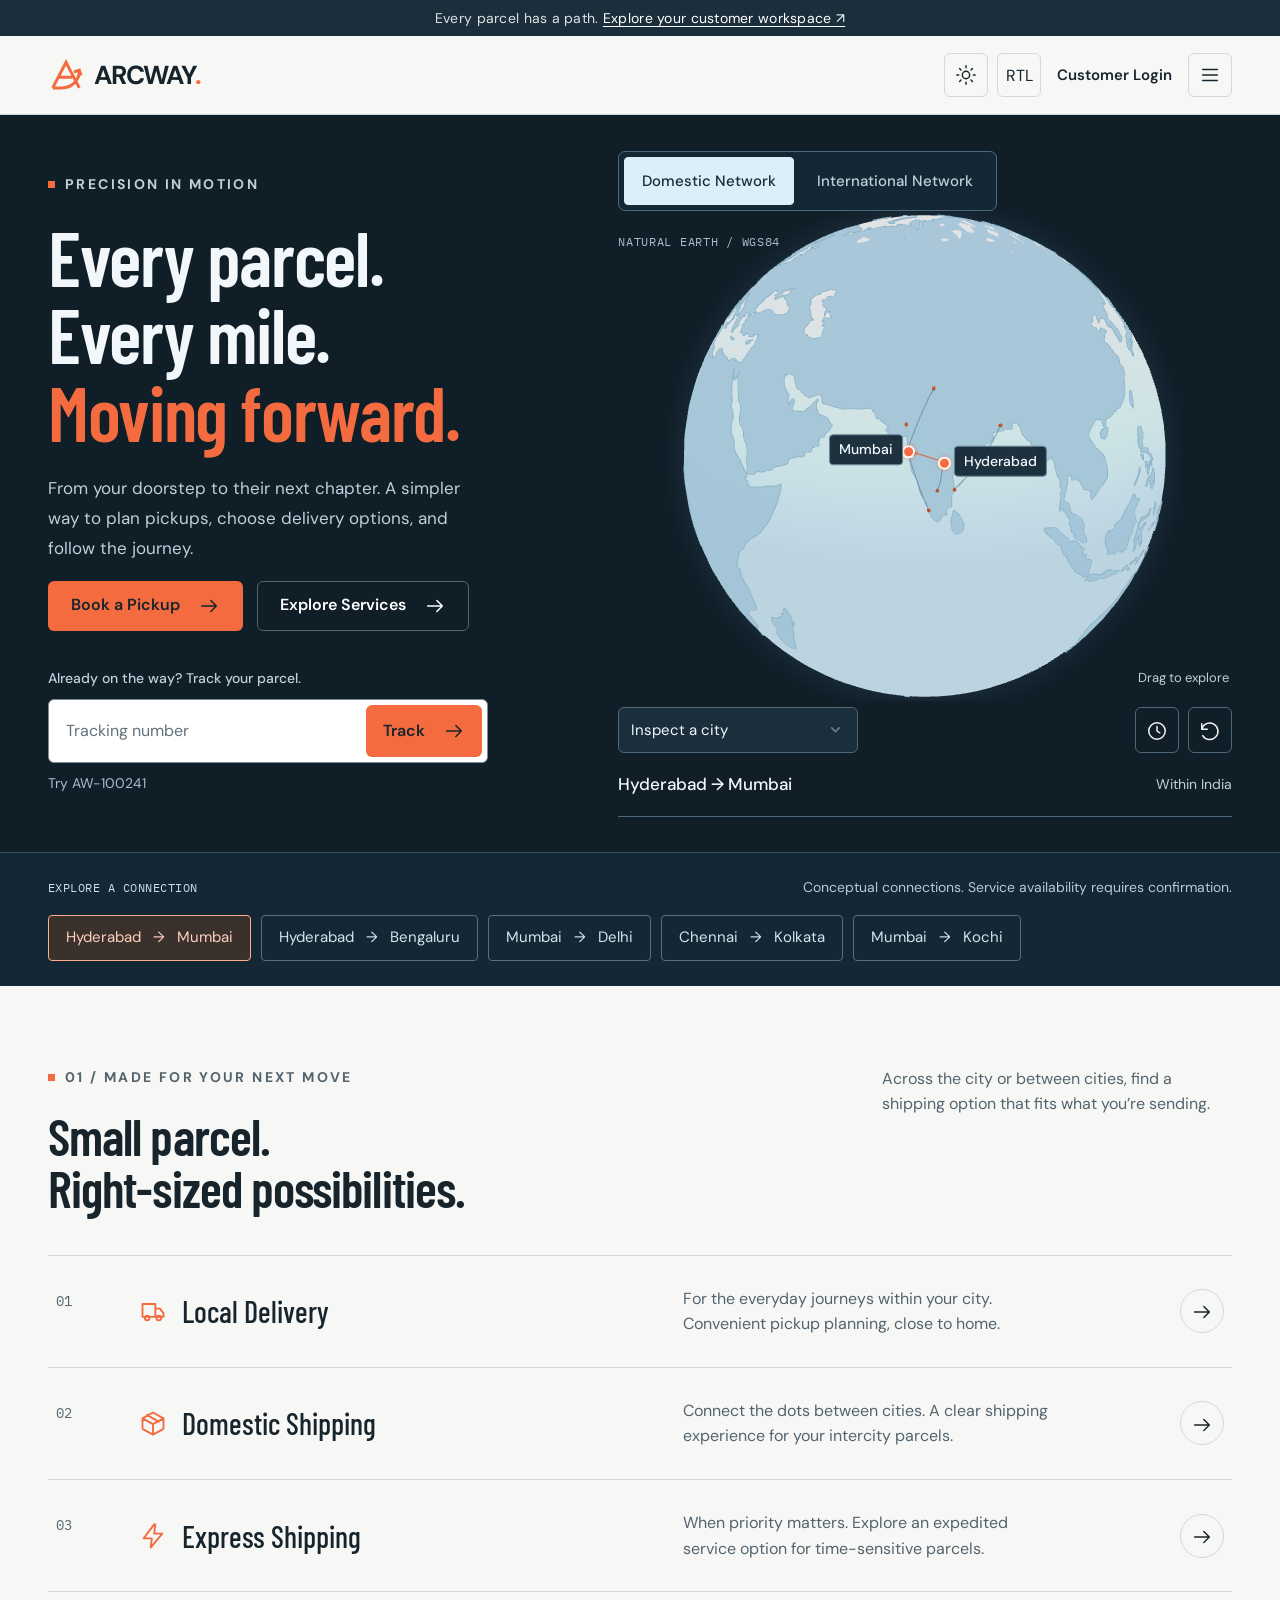
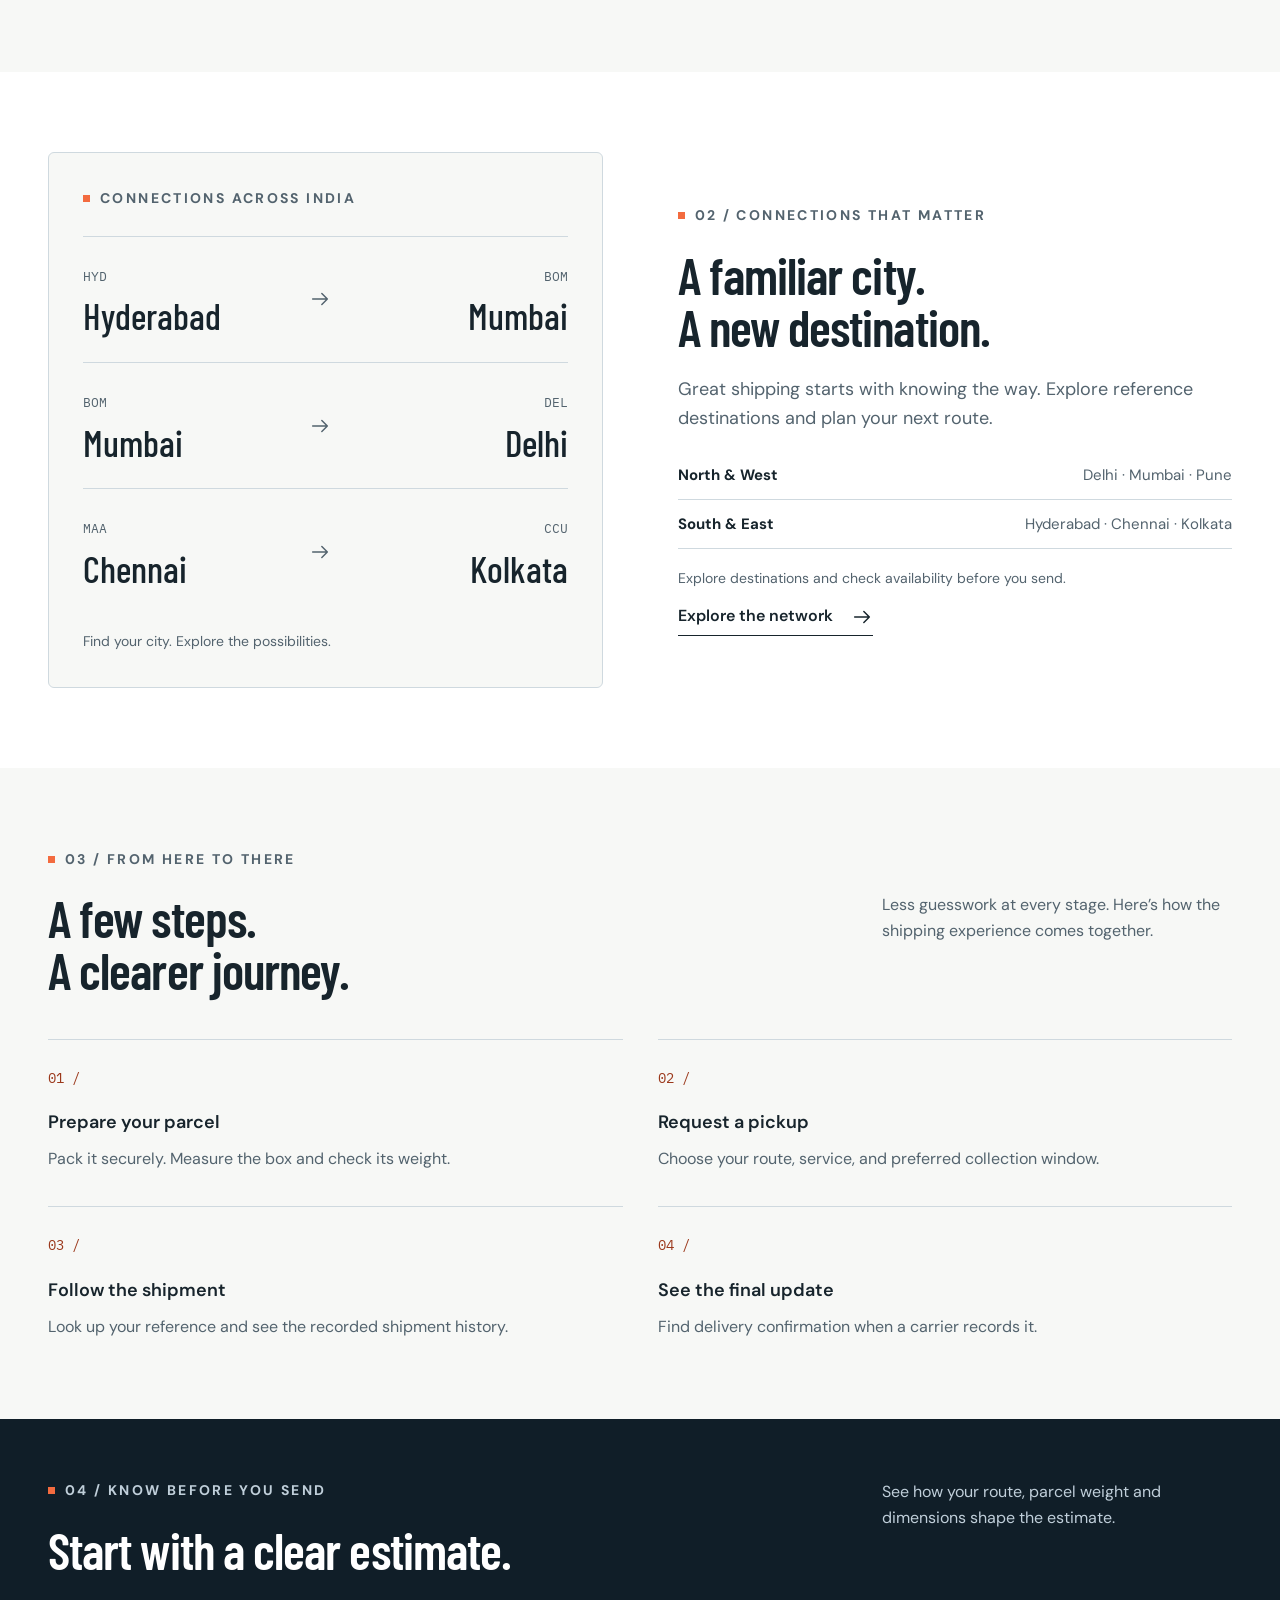
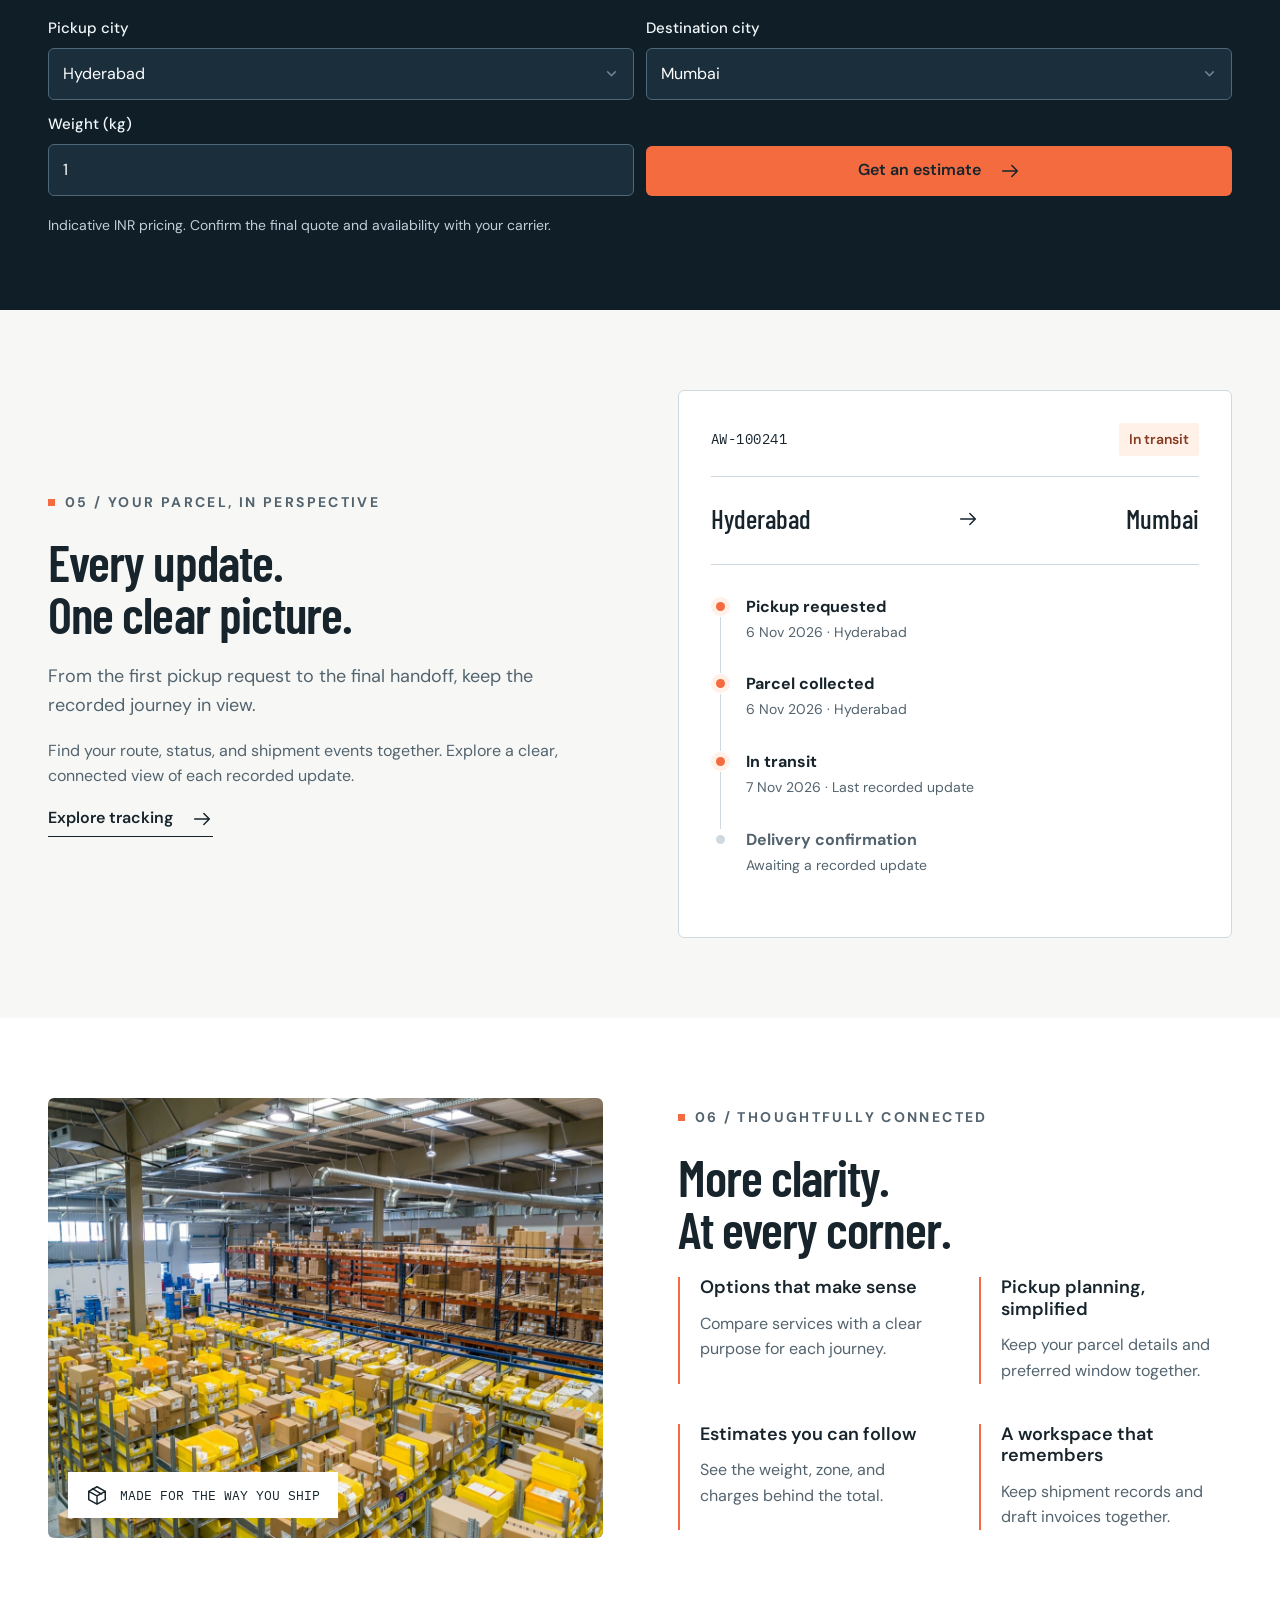
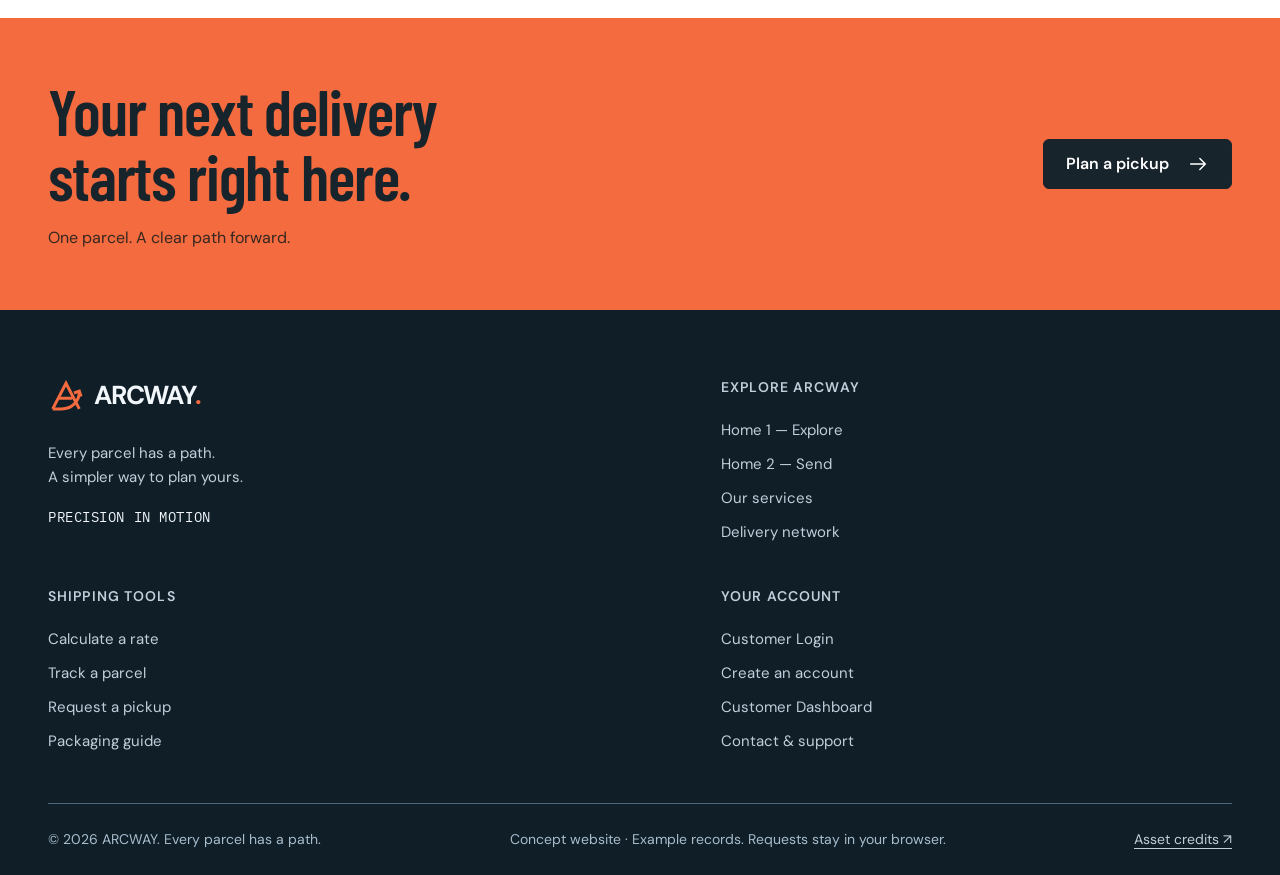
==== commit a71cf51c: "Update Site source" ====
--- a/index.html
+++ b/index.html
@@ -1,7 +1,444 @@
-<!doctype html><html lang="en" dir="ltr" data-theme="light"><head><meta charset="utf-8"><meta name="viewport" content="width=device-width, initial-scale=1"><meta name="theme-color" content="#17242c"><title>Every parcel. Every mile. | ARCWAY</title><meta name="description" content="ARCWAY courier frontend demonstration. Plan a pickup, estimate parcel rates and explore shipment tracking."><link rel="icon" type="image/svg+xml" href="assets/graphics/favicon.svg"><link rel="stylesheet" href="assets/css/fonts.css"><link rel="stylesheet" href="assets/css/style.css"><link rel="stylesheet" href="assets/css/dark-mode.css"><link rel="stylesheet" href="assets/css/rtl.css"><script defer src="assets/js/site-config.js"></script><script defer src="assets/js/city-data.js"></script><script defer src="assets/js/service-data.js"></script><script defer src="assets/js/utils.js"></script><script defer src="assets/js/shipment-data.js"></script><script defer src="assets/js/main.js"></script><script defer src="assets/js/globe.js"></script></head><body data-page="home"><noscript><p class="notice" style="margin:16px">Enable JavaScript to use navigation, shipping tools and the local customer workspace. This is a frontend demonstration; no delivery service is connected.</p></noscript><a class="skip-link" href="#main">Skip to content</a><div class="top-note">Every parcel has a path. <a href="pages/dashboard.html">Explore your customer workspace ↗</a></div><header data-header></header><main id="main"><section class="hero"><div class="container hero-grid"><div class="hero-copy"><span class="eyebrow">Precision in motion</span><h1>Every parcel.<br>Every mile.<br><em>Moving forward.</em></h1><p>From your doorstep to their next chapter. A simpler way to plan pickups, choose delivery options, and follow the journey.</p><div class="actions"><a class="btn btn-primary" href="pages/dashboard.html#book">Book a Pickup <span data-icon="arrow"></span></a><a class="btn btn-outline" href="pages/services.html">Explore Services <span data-icon="arrow"></span></a></div><form class="track-shortcut" data-tracking-shortcut><label for="hero-tracking">Already on the way? Track your parcel.</label><div class="tracking-field"><input id="hero-tracking" name="tracking" aria-label="Tracking number" placeholder="Enter tracking number" required maxlength="40"><button class="btn btn-primary" type="submit">Track <span data-icon="arrow"></span></button></div><small>Try AW-100241 · Static demonstration shipment</small></form></div><div class="globe-shell"><span class="globe-caption">CONNECTED / INDIA</span><div class="globe-controls"><select data-globe-city aria-label="Inspect a reference city"><option value="">Inspect a city</option><option value="hyderabad">Hyderabad</option><option value="mumbai">Mumbai</option><option value="bengaluru">Bengaluru</option><option value="chennai">Chennai</option><option value="delhi">Delhi</option><option value="kolkata">Kolkata</option><option value="kochi">Kochi</option><option value="pune">Pune</option><option value="ahmedabad">Ahmedabad</option></select><button class="icon-btn" data-globe-rotate aria-label="Start slow Earth rotation" aria-pressed="false"><span data-icon="clock"></span></button><button class="icon-btn" data-globe-reset aria-label="Reset Earth view"><span data-icon="reset"></span></button></div><div class="globe-stage" role="img" aria-label="Interactive Earth with geographically positioned Indian cities. Drag to rotate; use route buttons below for keyboard access."></div><div class="globe-fallback"><h3>Connected by geography.<br>Designed around you.</h3><p>Explore our illustrative city connections. Choose a route below to see its origin and destination.</p><div class="city-pills"><span>Hyderabad</span><span>Mumbai</span><span>Delhi</span><span>Bengaluru</span></div></div><span class="globe-attribution">Earth imagery: NASA · Geographic reference only</span><div class="globe-route-info"><strong data-route-label aria-live="polite">Hyderabad → Mumbai</strong><small data-city-info>Illustrative network · Drag to explore</small></div></div></div><div class="route-strip"><div class="container"><span class="mono">EXPLORE A SAMPLE ROUTE</span><div class="route-options"><button class="route-option" data-route="0" aria-pressed="true">Hyderabad → Mumbai</button><button class="route-option" data-route="1" aria-pressed="false">Hyderabad → Bengaluru</button><button class="route-option" data-route="2" aria-pressed="false">Mumbai → Delhi</button><button class="route-option" data-route="3" aria-pressed="false">Chennai → Kolkata</button><button class="route-option" data-route="4" aria-pressed="false">Mumbai → Kochi</button></div></div></div></section>
-<section class="section container"><div class="intro-line"><div><span class="eyebrow">01 / Made for your next move</span><h2>Small parcel.<br>Right-sized possibilities.</h2></div><p>Across the city or between cities, find a shipping option that fits what you’re sending.</p></div><div class="services-list"><a class="service-row" href="pages/services.html#local"><span class="service-number">01</span><div class="service-name"><span data-icon="truck"></span><h3>Local Delivery</h3></div><p>For the everyday journeys within your city. Convenient pickup planning, close to home.</p><span class="circle-arrow"><span data-icon="arrow"></span></span></a><a class="service-row" href="pages/services.html#domestic"><span class="service-number">02</span><div class="service-name"><span data-icon="box"></span><h3>Domestic Shipping</h3></div><p>Connect the dots between cities. A clear shipping experience for your intercity parcels.</p><span class="circle-arrow"><span data-icon="arrow"></span></span></a><a class="service-row" href="pages/services.html#express"><span class="service-number">03</span><div class="service-name"><span data-icon="bolt"></span><h3>Express Shipping</h3></div><p>When priority matters. Explore an expedited service option for time-sensitive parcels.</p><span class="circle-arrow"><span data-icon="arrow"></span></span></a></div></section>
-<section class="section subtle"><div class="container split"><div class="network-panel"><svg viewBox="0 0 480 390" role="img" aria-label="Coordinate-based reference city network in India. Five illustrative routes, not confirmed coverage."><title>India reference city network</title><path class="map-grid" d="M71 30v330"/><path class="map-grid" d="M161 30v330"/><path class="map-grid" d="M251 30v330"/><path class="map-grid" d="M341 30v330"/><path class="map-grid" d="M431 30v330"/><path class="map-grid" d="M35 347h420"/><path class="map-grid" d="M35 287h420"/><path class="map-grid" d="M35 227h420"/><path class="map-grid" d="M35 167h420"/><path class="map-grid" d="M35 107h420"/><path class="map-grid" d="M35 47h420"/><path class="map-route" d="M223.21448000000007 258.39140000000003 Q148.05073000000004 233.25872 122.88698 238.12604"/><path class="map-route" d="M223.21448000000007 258.39140000000003 Q190.45045 269.86406 207.6864199999999 311.33672"/><path class="map-route" d="M122.88698 238.12604 Q137.02689999999996 165.65132 201.1668199999999 123.17660000000001"/><path class="map-route" d="M256.01246 309.94592 Q303.77359 238.09718 401.53472 196.24844000000002"/><path class="map-route" d="M122.88698 238.12604 Q128.28547000000003 277.92373999999995 183.68396000000007 347.72144"/><circle class="map-city" cx="223.21448000000007" cy="258.39140000000003" r="4"/><text x="233.21448000000007" y="250.39140000000003" text-anchor="start">Hyderabad</text><circle class="map-city" cx="122.88698" cy="238.12604" r="4"/><text x="110.88698" y="230.12604" text-anchor="end">Mumbai</text><circle class="map-city" cx="207.6864199999999" cy="311.33672" r="4"/><text x="217.6864199999999" y="303.33672" text-anchor="start">Bengaluru</text><circle class="map-city" cx="256.01246" cy="309.94592" r="4"/><text x="266.01246" y="324.94592" text-anchor="start">Chennai</text><circle class="map-city" cx="201.1668199999999" cy="123.17660000000001" r="4"/><text x="211.1668199999999" y="115.17660000000001" text-anchor="start">Delhi</text><circle class="map-city" cx="401.53472" cy="196.24844000000002" r="4"/><text x="411.53472" y="188.24844000000002" text-anchor="start">Kolkata</text><circle class="map-city" cx="183.68396000000007" cy="347.72144" r="4"/><text x="171.68396000000007" y="339.72144" text-anchor="end">Kochi</text><circle class="map-city" cx="140.39630000000002" cy="244.76515999999998" r="4"/><text x="128.39630000000002" y="259.76516" text-anchor="end">Pune</text><circle class="map-city" cx="117.57086000000007" cy="190.69052" r="4"/><text x="105.57086000000007" y="182.69052" text-anchor="end">Ahmedabad</text><text class="map-label" x="35" y="385">68° E — 92° E / WGS84 CITY CENTERS</text></svg></div><div><span class="eyebrow">02 / Connections that matter</span><h2>A familiar city.<br>A new destination.</h2><p class="lead">Great shipping starts with knowing the way. Explore reference destinations and plan your next route.</p><div class="city-line"><strong>North & West</strong><span>Delhi · Mumbai · Pune</span></div><div class="city-line"><strong>South & East</strong><span>Hyderabad · Chennai · Kolkata</span></div><p class="form-note">Geographic reference network. Operational coverage is subject to business confirmation.</p><a class="text-link" href="pages/coverage.html">Explore the network <span data-icon="arrow"></span></a></div></div></section>
-<section class="section container"><span class="eyebrow">03 / From here to there</span><div class="intro-line"><h2>A few steps.<br>A clearer journey.</h2><p>Less guesswork at every stage. Here’s how the shipping experience comes together.</p></div><div class="steps"><article class="step"><span class="step-num">01 /</span><h3>Prepare your parcel</h3><p>Pack it securely. Measure the box and check its weight.</p></article><article class="step"><span class="step-num">02 /</span><h3>Request a pickup</h3><p>Choose your route, service, and preferred collection window.</p></article><article class="step"><span class="step-num">03 /</span><h3>Follow the shipment</h3><p>Look up your reference and see the recorded shipment history.</p></article><article class="step"><span class="step-num">04 /</span><h3>See the final update</h3><p>Find delivery confirmation when a carrier records it.</p></article></div></section>
-<section class="section-sm estimate-band"><div class="container"><div class="intro-line"><div><span class="eyebrow">04 / Know before you send</span><h2>Start with a clear estimate.</h2></div><p>No guesswork. See how route and parcel weight shape your illustrative rate.</p></div><form class="mini-estimate" data-mini-estimate><div class="field"><label for="mini-origin">Pickup city</label><select id="mini-origin" name="origin" data-cities data-selected="hyderabad"></select></div><div class="field"><label for="mini-destination">Destination city</label><select id="mini-destination" name="destination" data-cities data-selected="mumbai"></select></div><div class="field"><label for="mini-weight">Weight (kg)</label><input id="mini-weight" type="number" name="weight" min="0.01" max="70" step="0.01" value="1" required></div><button class="btn btn-primary" type="submit">Get an estimate <span data-icon="arrow"></span></button><input type="hidden" name="service" value="domestic"></form><p class="form-note">Sample INR pricing · Final rates and service availability require carrier confirmation.</p></div></section>
-<section class="section container"><div class="split"><div><span class="eyebrow">05 / Your parcel, in perspective</span><h2>Every update.<br>One clear picture.</h2><p class="lead">From the first pickup request to the final handoff, keep the recorded journey in view.</p><p>Find your route, status, and shipment events together. These sample records show how tracking works.</p><a class="text-link" href="pages/tracking.html?id=AW-100241">Explore sample tracking <span data-icon="arrow"></span></a></div><div class="sample-shipment"><div class="sample-top"><span class="mono">AW-100241</span><span class="badge">Sample · In transit</span></div><div class="summary-route"><strong>Hyderabad</strong><span data-icon="arrow"></span><strong>Mumbai</strong></div><ol class="timeline"><li><strong>Pickup requested</strong><span>6 Nov 2026 · Hyderabad</span></li><li><strong>Parcel collected</strong><span>6 Nov 2026 · Hyderabad</span></li><li><strong>In transit</strong><span>7 Nov 2026 · Last recorded update</span></li><li class="future"><strong class="muted">Delivery confirmation</strong><span>Not yet recorded in this sample</span></li></ol></div></div></section>
-<section class="section subtle"><div class="container split"><div class="photo-panel"><img src="assets/images/warehouse.jpg" alt="Organized warehouse with tall storage racks and parcel handling space" width="1400" height="934" loading="lazy"><span class="photo-label"><span data-icon="box"></span> MADE FOR THE WAY YOU SHIP</span></div><div><span class="eyebrow">06 / Thoughtfully connected</span><h2>More clarity.<br>At every corner.</h2><div class="benefits"><div class="benefit"><h3>Options that make sense</h3><p>Compare services with a clear purpose for each journey.</p></div><div class="benefit"><h3>Pickup planning, simplified</h3><p>Keep your parcel details and preferred window together.</p></div><div class="benefit"><h3>Estimates you can follow</h3><p>See the weight, zone, and sample charges behind the total.</p></div><div class="benefit"><h3>A workspace that remembers</h3><p>Keep local shipment records and draft invoices in one place.</p></div></div></div></div></section><section class="closing"><div class="container"><div><h2>Your next delivery<br>starts right here.</h2><p>One parcel. A clear path forward.</p></div><a class="btn btn-outline" href="pages/dashboard.html#book">Plan a pickup <span data-icon="arrow"></span></a></div></section></main><div data-footer></div><button class="back-top" aria-label="Back to top" hidden><span data-icon="up"></span></button></body></html>+<!doctype html>
+<html lang="en" dir="ltr" data-theme="light">
+  <head>
+    <meta charset="utf-8" />
+    <meta name="viewport" content="width=device-width, initial-scale=1" />
+    <meta name="theme-color" content="#17242c" />
+    <title>Every parcel. Every mile. | ARCWAY</title>
+    <meta
+      name="description"
+      content="ARCWAY. Every parcel has a path. Explore shipping options, estimate a rate and follow your parcel’s journey."
+    />
+    <link rel="icon" type="image/svg+xml" href="assets/graphics/favicon.svg" />
+    <link rel="stylesheet" href="assets/css/fonts.css" />
+    <link rel="stylesheet" href="assets/css/style.css" />
+    <link rel="stylesheet" href="assets/css/dark-mode.css" />
+    <link rel="stylesheet" href="assets/css/rtl.css" />
+    <link rel="stylesheet" href="assets/css/globe.css" />
+    <script defer src="assets/js/site-config.js"></script>
+    <script defer src="assets/js/city-data.js"></script>
+    <script defer src="assets/js/service-data.js"></script>
+    <script defer src="assets/js/utils.js"></script>
+    <script defer src="assets/js/shipment-data.js"></script>
+    <script defer src="assets/js/main.js"></script>
+    <script defer src="assets/js/globe.js"></script>
+  </head>
+  <body data-page="home">
+    <noscript
+      ><p class="notice" style="margin: 16px">
+        Enable JavaScript to use navigation, shipping tools and the local
+        customer workspace. This is a frontend demonstration; no delivery
+        service is connected.
+      </p></noscript
+    ><a class="skip-link" href="#main">Skip to content</a>
+    <div class="top-note">
+      Every parcel has a path.
+      <a href="pages/dashboard.html">Explore your customer workspace ↗</a>
+    </div>
+    <header data-header></header>
+    <main id="main">
+      <section class="hero">
+        <div class="container hero-grid">
+          <div class="hero-copy">
+            <span class="eyebrow">Precision in motion</span>
+            <h1>
+              Every parcel.<br />Every mile.<br /><em>Moving forward.</em>
+            </h1>
+            <p>
+              From your doorstep to their next chapter. A simpler way to plan
+              pickups, choose delivery options, and follow the journey.
+            </p>
+            <div class="actions">
+              <a class="btn btn-primary" href="pages/dashboard.html#book"
+                >Book a Pickup <span data-icon="arrow"></span></a
+              ><a class="btn btn-outline" href="pages/services.html"
+                >Explore Services <span data-icon="arrow"></span
+              ></a>
+            </div>
+            <form class="track-shortcut" data-tracking-shortcut>
+              <label for="hero-tracking"
+                >Already on the way? Track your parcel.</label
+              >
+              <div class="tracking-field">
+                <input
+                  id="hero-tracking"
+                  name="tracking"
+                  aria-label="Tracking number"
+                  placeholder="Tracking number"
+                  required
+                  maxlength="40"
+                /><button class="btn btn-primary" type="submit">
+                  Track <span data-icon="arrow"></span>
+                </button>
+              </div>
+              <small>Try AW-100241</small>
+            </form>
+          </div>
+          <div class="network-explorer" aria-label="Geographic route explorer">
+            <div
+              class="network-tabs"
+              role="group"
+              aria-label="Choose a network"
+            >
+              <button type="button" data-network="domestic" aria-pressed="true">
+                Domestic<span class="network-word"> Network</span>
+              </button>
+              <button
+                type="button"
+                data-network="international"
+                aria-label="International Network"
+                aria-pressed="false"
+              >
+                International<span class="network-word"> Network</span>
+              </button>
+            </div>
+            <div class="globe-shell" data-network="domestic">
+              <div
+                class="globe-stage"
+                role="img"
+                aria-label="Interactive Earth with accurate land geometry and city connections. Drag to rotate, or use the route and city controls."
+              ></div>
+              <div
+                class="globe-fallback"
+                aria-label="Geographic network overview"
+              >
+                <div data-network-map></div>
+                <h3>A world of connections.</h3>
+                <p>
+                  Explore cities and choose a connection using the controls
+                  below.
+                </p>
+              </div>
+              <span class="globe-caption">NATURAL EARTH / WGS84</span>
+              <span class="globe-gesture">Drag to explore</span>
+            </div>
+            <div class="globe-toolbar">
+              <select data-globe-city aria-label="Inspect a city">
+                <option value="">Inspect a city</option>
+              </select>
+              <div class="globe-controls">
+                <button
+                  class="icon-btn"
+                  type="button"
+                  data-globe-rotate
+                  aria-label="Start slow Earth rotation"
+                  aria-pressed="false"
+                >
+                  <span data-icon="clock"></span>
+                </button>
+                <button
+                  class="icon-btn"
+                  type="button"
+                  data-globe-reset
+                  aria-label="Reset Earth view"
+                >
+                  <span data-icon="reset"></span>
+                </button>
+              </div>
+            </div>
+            <div class="globe-route-info" aria-live="polite">
+              <strong data-route-label>Hyderabad → Mumbai</strong>
+              <span data-city-info>Domestic Network</span>
+            </div>
+          </div>
+        </div>
+        <div class="route-strip">
+          <div class="container">
+            <div class="route-strip-heading">
+              <span class="mono">EXPLORE A CONNECTION</span>
+              <p>
+                Conceptual connections. Service availability requires
+                confirmation.
+              </p>
+            </div>
+            <div class="route-select-field field">
+              <label for="network-route">Choose a connection</label
+              ><select id="network-route" data-route-select></select>
+            </div>
+            <div
+              class="route-options"
+              aria-label="Routes in the selected network"
+            ></div>
+          </div>
+        </div>
+      </section>
+      <section class="section container">
+        <div class="intro-line">
+          <div>
+            <span class="eyebrow">01 / Made for your next move</span>
+            <h2>Small parcel.<br />Right-sized possibilities.</h2>
+          </div>
+          <p>
+            Across the city or between cities, find a shipping option that fits
+            what you’re sending.
+          </p>
+        </div>
+        <div class="services-list">
+          <a class="service-row" href="pages/services.html#local"
+            ><span class="service-number">01</span>
+            <div class="service-name">
+              <span data-icon="truck"></span>
+              <h3>Local Delivery</h3>
+            </div>
+            <p>
+              For the everyday journeys within your city. Convenient pickup
+              planning, close to home.
+            </p>
+            <span class="circle-arrow"><span data-icon="arrow"></span></span></a
+          ><a class="service-row" href="pages/services.html#domestic"
+            ><span class="service-number">02</span>
+            <div class="service-name">
+              <span data-icon="box"></span>
+              <h3>Domestic Shipping</h3>
+            </div>
+            <p>
+              Connect the dots between cities. A clear shipping experience for
+              your intercity parcels.
+            </p>
+            <span class="circle-arrow"><span data-icon="arrow"></span></span></a
+          ><a class="service-row" href="pages/services.html#express"
+            ><span class="service-number">03</span>
+            <div class="service-name">
+              <span data-icon="bolt"></span>
+              <h3>Express Shipping</h3>
+            </div>
+            <p>
+              When priority matters. Explore an expedited service option for
+              time-sensitive parcels.
+            </p>
+            <span class="circle-arrow"><span data-icon="arrow"></span></span
+          ></a>
+        </div>
+      </section>
+      <section class="section subtle">
+        <div class="container split">
+          <div class="destination-board">
+            <span class="eyebrow">Connections across India</span>
+            <div class="destination-lane">
+              <div><span>HYD</span><strong>Hyderabad</strong></div>
+              <span data-icon="arrow"></span>
+              <div><span>BOM</span><strong>Mumbai</strong></div>
+            </div>
+            <div class="destination-lane">
+              <div><span>BOM</span><strong>Mumbai</strong></div>
+              <span data-icon="arrow"></span>
+              <div><span>DEL</span><strong>Delhi</strong></div>
+            </div>
+            <div class="destination-lane">
+              <div><span>MAA</span><strong>Chennai</strong></div>
+              <span data-icon="arrow"></span>
+              <div><span>CCU</span><strong>Kolkata</strong></div>
+            </div>
+            <p>Find your city. Explore the possibilities.</p>
+          </div>
+          <div>
+            <span class="eyebrow">02 / Connections that matter</span>
+            <h2>A familiar city.<br />A new destination.</h2>
+            <p class="lead">
+              Great shipping starts with knowing the way. Explore reference
+              destinations and plan your next route.
+            </p>
+            <div class="city-line">
+              <strong>North & West</strong><span>Delhi · Mumbai · Pune</span>
+            </div>
+            <div class="city-line">
+              <strong>South & East</strong
+              ><span>Hyderabad · Chennai · Kolkata</span>
+            </div>
+            <p class="form-note">
+              Explore destinations and check availability before you send.
+            </p>
+            <a class="text-link" href="pages/coverage.html"
+              >Explore the network <span data-icon="arrow"></span
+            ></a>
+          </div>
+        </div>
+      </section>
+      <section class="section container">
+        <span class="eyebrow">03 / From here to there</span>
+        <div class="intro-line">
+          <h2>A few steps.<br />A clearer journey.</h2>
+          <p>
+            Less guesswork at every stage. Here’s how the shipping experience
+            comes together.
+          </p>
+        </div>
+        <div class="steps">
+          <article class="step">
+            <span class="step-num">01 /</span>
+            <h3>Prepare your parcel</h3>
+            <p>Pack it securely. Measure the box and check its weight.</p>
+          </article>
+          <article class="step">
+            <span class="step-num">02 /</span>
+            <h3>Request a pickup</h3>
+            <p>Choose your route, service, and preferred collection window.</p>
+          </article>
+          <article class="step">
+            <span class="step-num">03 /</span>
+            <h3>Follow the shipment</h3>
+            <p>Look up your reference and see the recorded shipment history.</p>
+          </article>
+          <article class="step">
+            <span class="step-num">04 /</span>
+            <h3>See the final update</h3>
+            <p>Find delivery confirmation when a carrier records it.</p>
+          </article>
+        </div>
+      </section>
+      <section class="section-sm estimate-band">
+        <div class="container">
+          <div class="intro-line">
+            <div>
+              <span class="eyebrow">04 / Know before you send</span>
+              <h2>Start with a clear estimate.</h2>
+            </div>
+            <p>
+              See how your route, parcel weight and dimensions shape the
+              estimate.
+            </p>
+          </div>
+          <form class="mini-estimate" data-mini-estimate>
+            <div class="field">
+              <label for="mini-origin">Pickup city</label
+              ><select
+                id="mini-origin"
+                name="origin"
+                data-cities
+                data-selected="hyderabad"
+              ></select>
+            </div>
+            <div class="field">
+              <label for="mini-destination">Destination city</label
+              ><select
+                id="mini-destination"
+                name="destination"
+                data-cities
+                data-selected="mumbai"
+              ></select>
+            </div>
+            <div class="field">
+              <label for="mini-weight">Weight (kg)</label
+              ><input
+                id="mini-weight"
+                type="number"
+                name="weight"
+                min="0.01"
+                max="70"
+                step="0.01"
+                value="1"
+                required
+              />
+            </div>
+            <button class="btn btn-primary" type="submit">
+              Get an estimate <span data-icon="arrow"></span></button
+            ><input type="hidden" name="service" value="domestic" />
+          </form>
+          <p class="form-note">
+            Indicative INR pricing. Confirm the final quote and availability
+            with your carrier.
+          </p>
+        </div>
+      </section>
+      <section class="section container">
+        <div class="split">
+          <div>
+            <span class="eyebrow">05 / Your parcel, in perspective</span>
+            <h2>Every update.<br />One clear picture.</h2>
+            <p class="lead">
+              From the first pickup request to the final handoff, keep the
+              recorded journey in view.
+            </p>
+            <p>
+              Find your route, status, and shipment events together. Explore a
+              clear, connected view of each recorded update.
+            </p>
+            <a class="text-link" href="pages/tracking.html?id=AW-100241"
+              >Explore tracking <span data-icon="arrow"></span
+            ></a>
+          </div>
+          <div class="sample-shipment">
+            <div class="sample-top">
+              <span class="mono">AW-100241</span
+              ><span class="badge">In transit</span>
+            </div>
+            <div class="summary-route">
+              <strong>Hyderabad</strong><span data-icon="arrow"></span
+              ><strong>Mumbai</strong>
+            </div>
+            <ol class="timeline">
+              <li>
+                <strong>Pickup requested</strong
+                ><span>6 Nov 2026 · Hyderabad</span>
+              </li>
+              <li>
+                <strong>Parcel collected</strong
+                ><span>6 Nov 2026 · Hyderabad</span>
+              </li>
+              <li>
+                <strong>In transit</strong
+                ><span>7 Nov 2026 · Last recorded update</span>
+              </li>
+              <li class="future">
+                <strong class="muted">Delivery confirmation</strong
+                ><span>Awaiting a recorded update</span>
+              </li>
+            </ol>
+          </div>
+        </div>
+      </section>
+      <section class="section subtle">
+        <div class="container split">
+          <div class="photo-panel">
+            <img
+              src="assets/images/warehouse.jpg"
+              alt="Organized warehouse with tall storage racks and parcel handling space"
+              width="1400"
+              height="934"
+              loading="lazy"
+            /><span class="photo-label"
+              ><span data-icon="box"></span> MADE FOR THE WAY YOU SHIP</span
+            >
+          </div>
+          <div>
+            <span class="eyebrow">06 / Thoughtfully connected</span>
+            <h2>More clarity.<br />At every corner.</h2>
+            <div class="benefits">
+              <div class="benefit">
+                <h3>Options that make sense</h3>
+                <p>Compare services with a clear purpose for each journey.</p>
+              </div>
+              <div class="benefit">
+                <h3>Pickup planning, simplified</h3>
+                <p>Keep your parcel details and preferred window together.</p>
+              </div>
+              <div class="benefit">
+                <h3>Estimates you can follow</h3>
+                <p>See the weight, zone, and charges behind the total.</p>
+              </div>
+              <div class="benefit">
+                <h3>A workspace that remembers</h3>
+                <p>Keep shipment records and draft invoices together.</p>
+              </div>
+            </div>
+          </div>
+        </div>
+      </section>
+      <section class="closing">
+        <div class="container">
+          <div>
+            <h2>Your next delivery<br />starts right here.</h2>
+            <p>One parcel. A clear path forward.</p>
+          </div>
+          <a class="btn btn-outline" href="pages/dashboard.html#book"
+            >Plan a pickup <span data-icon="arrow"></span
+          ></a>
+        </div>
+      </section>
+    </main>
+    <div data-footer></div>
+    <button class="back-top" aria-label="Back to top" hidden>
+      <span data-icon="up"></span>
+    </button>
+  </body>
+</html>
--- a/assets/css/fonts.css
+++ b/assets/css/fonts.css
@@ -1,56 +1,56 @@
 @font-face {
-  font-family: 'Barlow Condensed';
+  font-family: "Barlow Condensed";
   font-style: normal;
   font-weight: 500;
   font-display: swap;
-  src: url(../fonts/barlow-condensed-500.ttf) format('truetype');
+  src: url(../fonts/barlow-condensed-500.ttf) format("truetype");
 }
 @font-face {
-  font-family: 'Barlow Condensed';
+  font-family: "Barlow Condensed";
   font-style: normal;
   font-weight: 600;
   font-display: swap;
-  src: url(../fonts/barlow-condensed-600.ttf) format('truetype');
+  src: url(../fonts/barlow-condensed-600.ttf) format("truetype");
 }
 @font-face {
-  font-family: 'Barlow Condensed';
+  font-family: "Barlow Condensed";
   font-style: normal;
   font-weight: 700;
   font-display: swap;
-  src: url(../fonts/barlow-condensed-700.ttf) format('truetype');
+  src: url(../fonts/barlow-condensed-700.ttf) format("truetype");
 }
 @font-face {
-  font-family: 'DM Sans';
+  font-family: "DM Sans";
   font-style: normal;
   font-weight: 400;
   font-display: swap;
-  src: url(../fonts/dm-sans-400.ttf) format('truetype');
+  src: url(../fonts/dm-sans-400.ttf) format("truetype");
 }
 @font-face {
-  font-family: 'DM Sans';
+  font-family: "DM Sans";
   font-style: normal;
   font-weight: 500;
   font-display: swap;
-  src: url(../fonts/dm-sans-500.ttf) format('truetype');
+  src: url(../fonts/dm-sans-500.ttf) format("truetype");
 }
 @font-face {
-  font-family: 'DM Sans';
+  font-family: "DM Sans";
   font-style: normal;
   font-weight: 600;
   font-display: swap;
-  src: url(../fonts/dm-sans-600.ttf) format('truetype');
+  src: url(../fonts/dm-sans-600.ttf) format("truetype");
 }
 @font-face {
-  font-family: 'DM Sans';
+  font-family: "DM Sans";
   font-style: normal;
   font-weight: 700;
   font-display: swap;
-  src: url(../fonts/dm-sans-700.ttf) format('truetype');
+  src: url(../fonts/dm-sans-700.ttf) format("truetype");
 }
 @font-face {
-  font-family: 'IBM Plex Mono';
+  font-family: "IBM Plex Mono";
   font-style: normal;
   font-weight: 400;
   font-display: swap;
-  src: url(../fonts/ibm-plex-mono-400.ttf) format('truetype');
-}+  src: url(../fonts/ibm-plex-mono-400.ttf) format("truetype");
+}
--- a/assets/css/style.css
+++ b/assets/css/style.css
@@ -1,16 +1,2492 @@
-:root{--ink:#17242c;--muted:#5d6c74;--canvas:#f7f8f6;--surface:#fff;--line:#dce2e3;--accent:#f36b3f;--soft:#fff0e8;--dark:#101a21;--display:'Barlow Condensed','Arial Narrow',Impact,sans-serif;--body:'DM Sans',Arial,sans-serif;--mono:'IBM Plex Mono',monospace;--radius:8px;--shadow:0 15px 45px #17242c0a;color-scheme:light}*{box-sizing:border-box}html{scroll-behavior:smooth;scroll-padding-top:110px}body{margin:0;background:var(--canvas);color:var(--ink);font-family:var(--body);font-size:16px;line-height:1.6}button,input,select,textarea{font:inherit}button,a,input,select,textarea{-webkit-tap-highlight-color:transparent}button,a{touch-action:manipulation}a{color:inherit;text-decoration:none}button{cursor:pointer}img{max-width:100%;display:block}svg{vertical-align:middle}h1,h2,h3,h4,p{margin-top:0}h1,h2,h3{line-height:1.02}h1,h2{font-family:var(--display);font-weight:600;letter-spacing:-.018em}h1{font-size:clamp(56px,6.8vw,100px);margin-bottom:24px}h2{font-size:clamp(42px,4vw,62px);margin-bottom:22px}h3{font-size:23px;font-weight:600;line-height:1.2}p{color:var(--muted)}::selection{background:var(--accent);color:#101a21}:focus-visible{outline:3px solid var(--accent);outline-offset:4px}.container{width:min(1280px,calc(100% - 96px));margin-inline:auto}.section{padding-block:96px}.section-sm{padding-block:60px}.eyebrow{text-transform:uppercase;letter-spacing:.17em;font-size:13px;font-weight:700;display:flex;align-items:center;gap:10px;margin-bottom:22px;color:var(--muted)}.eyebrow:before{content:'';width:7px;height:7px;background:var(--accent);flex:none}.mono{font-family:var(--mono);font-size:13px;letter-spacing:.04em}.muted{color:var(--muted)}.accent{color:var(--accent)}.lead{font-size:18px;max-width:560px}.btn{min-height:48px;display:inline-flex;align-items:center;justify-content:center;gap:18px;padding:13px 22px;border:1px solid transparent;background:var(--ink);color:var(--canvas);font-size:15px;font-weight:600;border-radius:4px;line-height:1.3;transition:background .2s,transform .2s}.btn:hover{transform:translateY(-2px);background:#30424d}.btn-primary{background:var(--accent);color:#17242c}.btn-primary:hover{background:#ff906b}.btn-outline{border-color:var(--line);background:transparent;color:var(--ink)}.btn-outline:hover{background:var(--surface)}.btn-light{background:#fff;color:#17242c}.btn-sm{min-height:42px;padding:10px 16px}.text-link{display:inline-flex;align-items:center;gap:18px;font-weight:600;font-size:15px;border-bottom:1px solid var(--ink);padding-bottom:6px}.actions{display:flex;gap:14px;flex-wrap:wrap;align-items:center}.icon{width:22px;height:22px;stroke:currentColor;fill:none;stroke-width:1.6;stroke-linecap:round;stroke-linejoin:round}.icon-btn{height:42px;min-width:42px;border:1px solid var(--line);background:transparent;color:var(--ink);border-radius:4px;display:inline-grid;place-items:center}.skip-link{position:fixed;top:-100px;left:20px;padding:12px;background:var(--accent);z-index:100}.skip-link:focus{top:12px}[data-header]{position:sticky;top:0;z-index:40}.site-header{position:relative;background:var(--canvas);border-bottom:1px solid var(--line)}.nav-wrap{display:flex;align-items:center;gap:24px;min-height:88px}.brand{direction:ltr;display:inline-flex;align-items:center;gap:10px;white-space:nowrap;font-size:26px;font-weight:800;letter-spacing:-1.2px}.brand-symbol{width:36px;height:39px;fill:none;stroke:var(--accent);stroke-width:3.4}.main-nav{display:flex;align-items:center;gap:25px;margin-inline:auto}.main-nav>a,.home-nav summary{font-size:14px;font-weight:500;white-space:nowrap}.main-nav>a:hover,.main-nav a[aria-current=page]{color:#bd4522}.home-nav{position:relative}.home-nav summary{cursor:pointer;list-style:none;display:flex;gap:7px;align-items:center}.home-nav summary::-webkit-details-marker{display:none}.home-nav summary .icon{width:13px}.home-menu{position:absolute;inset-block-start:35px;inset-inline-start:-18px;background:var(--surface);padding:10px;box-shadow:var(--shadow);border:1px solid var(--line);width:160px;border-radius:5px}.home-menu a{display:block;padding:10px;font-size:14px}.home-menu a:hover{background:var(--soft)}.nav-actions{display:flex;gap:9px;align-items:center}.nav-actions .login-link{font-size:14px;font-weight:600;white-space:nowrap;padding:10px 7px}.mobile-toggle{display:none}.top-note{background:var(--ink);color:#dce2e3;text-align:center;font-size:12px;padding:7px 16px;letter-spacing:.02em}.top-note a{color:#fff;text-decoration:underline;text-underline-offset:3px}.hero{background:var(--dark);color:#fff;position:relative;overflow:hidden}.hero-grid{display:grid;grid-template-columns:1.03fr 1.07fr;min-height:665px;align-items:center;gap:12px}.hero-copy{padding-block:70px;position:relative;z-index:2}.hero .eyebrow{color:#b9c5cd}.hero h1{font-size:clamp(64px,6.8vw,100px);max-width:670px}.hero h1 em{font-style:normal;color:var(--accent)}.hero p{color:#b6c2ca;max-width:440px;font-size:17px;line-height:1.75}.hero .btn-outline{border-color:#53616a;color:#fff}.hero .btn-outline:hover{background:#263740}.track-shortcut{margin-top:36px;max-width:440px}.track-shortcut label{display:block;font-size:13px;color:#c0cbd2;margin-bottom:10px}.tracking-field{display:flex;background:#fff;border:1px solid #dce2e3;padding:5px;border-radius:5px;color:#17242c}.tracking-field input{min-width:0;flex:1;border:0;background:transparent;color:#17242c;padding:8px 12px;font-size:14px;outline-offset:0}.tracking-field .btn{min-height:42px;padding:10px 16px}.track-shortcut small{display:block;margin-top:9px;color:#96a8b5;font-size:12px}.globe-shell{position:relative;min-width:0;height:580px;isolation:isolate;direction:ltr}.globe-stage{width:100%;height:100%;position:absolute;inset:0;z-index:1}.globe-stage canvas{max-width:100%;touch-action:pan-y}.globe-caption{position:absolute;top:25px;left:20px;color:#9aadb9;font:11px var(--mono);letter-spacing:.12em;z-index:3}.globe-controls{position:absolute;right:8px;top:18px;z-index:4;display:flex;gap:8px}.globe-controls select{background:#14232c;color:#d3dfe7;border-color:#45555f;min-height:42px;width:130px;font-size:12px;padding:8px}.globe-attribution{position:absolute;bottom:88px;left:24px;z-index:3;font-size:10px;color:#a8bac6}.globe-controls button{color:#c7d4dc;border-color:#45555f;background:#14232c}.globe-route-info{position:absolute;bottom:20px;left:24px;right:18px;z-index:3;padding:16px 18px;border:1px solid #3d4c56;background:#14232ce8;border-radius:5px;display:flex;justify-content:space-between;align-items:center;gap:10px}.globe-route-info strong{font-size:14px;font-weight:500}.globe-route-info small{color:#9eb1be;font-size:11px}.globe-fallback{position:absolute;inset:65px 30px 95px;border:1px solid #354854;background:radial-gradient(ellipse at center,#1d3645,#101a21 75%);border-radius:8px;display:flex;flex-direction:column;justify-content:center;padding:30px}.globe-fallback h3{color:#fff;font-family:var(--display);font-size:38px}.globe-fallback p{font-size:14px}.globe-fallback .city-pills{display:flex;gap:8px;flex-wrap:wrap}.city-pills span{border:1px solid #4e6370;border-radius:3px;padding:5px 9px;font-size:12px;color:#e1e7eb}.globe-ready .globe-fallback{display:none}.route-strip{border-top:1px solid #34414a;background:#14212a}.route-strip .container{display:flex;align-items:center;gap:28px;min-height:69px}.route-strip .mono{color:#a9b9c4;font-size:11px;white-space:nowrap}.route-options{display:flex;gap:10px;flex-wrap:wrap;padding-block:12px}.route-option{padding:8px 14px;background:transparent;color:#acbdc9;border:1px solid #3b4b56;border-radius:4px;font-size:12px}.route-option[aria-pressed=true]{background:#f36b3f19;color:#ffab8d;border-color:#b45b40}.intro-line{display:flex;align-items:end;justify-content:space-between;gap:30px;margin-bottom:40px}.intro-line h2{margin:0;max-width:650px}.intro-line p{margin:0;max-width:350px}.services-list{border-top:1px solid var(--line)}.service-row{display:grid;grid-template-columns:55px 1.1fr 1fr 44px;gap:28px;align-items:center;border-bottom:1px solid var(--line);padding:30px 8px;transition:background .2s}.service-row:hover{background:var(--surface)}.service-number{font-family:var(--mono);font-size:13px;color:var(--muted);align-self:start;padding-top:4px}.service-name{display:flex;align-items:center;gap:24px}.service-name .icon{width:36px;height:36px;color:var(--accent)}.service-name h3{font-family:var(--display);font-size:35px;font-weight:500;margin:0}.service-row p{margin:0;font-size:15px;max-width:380px}.circle-arrow{border:1px solid var(--line);border-radius:50%;width:42px;height:42px;display:grid;place-items:center}.split{display:grid;grid-template-columns:1fr 1fr;gap:75px;align-items:center}.photo-panel{position:relative;overflow:hidden;border-radius:6px}.photo-panel img{width:100%;height:440px;object-fit:cover}.photo-label{position:absolute;inset-inline-start:20px;bottom:20px;background:#fff;color:#17242c;padding:12px 18px;font:12px var(--mono);display:flex;align-items:center;gap:12px}.network-panel{background:#eaf0ee;border:1px solid var(--line);border-radius:6px;padding:30px}.network-panel svg{width:100%;height:340px;direction:ltr}.network-panel .map-grid{stroke:#ccd8d4;stroke-width:.6}.network-panel .map-land{fill:#d6e0dc;stroke:#a6b9b0;stroke-width:1}.network-panel .map-route{stroke:#c15331;stroke-width:1.4;fill:none;stroke-dasharray:4 4}.network-panel .map-city{fill:#f36b3f;stroke:white;stroke-width:2}.network-panel text{font:11px 'DM Sans',sans-serif;fill:#263b36}.network-panel .map-label{font:10px var(--mono);fill:#5d6c74}.city-line{display:flex;justify-content:space-between;border-bottom:1px solid var(--line);padding:12px 0;font-size:14px}.city-line:last-child{border:0}.city-line span{color:var(--muted)}.subtle{background:var(--surface)}.steps{display:grid;grid-template-columns:repeat(4,1fr);gap:28px;counter-reset:step;margin-top:42px}.step{border-top:1px solid var(--line);padding-top:25px}.step .step-num{color:#b74522;font-family:var(--mono);font-size:13px}.step h3{font-size:18px;margin:22px 0 12px}.step p{font-size:15px;margin:0}.estimate-band{background:var(--ink);color:#fff}.estimate-band p,.estimate-band .eyebrow{color:#b6c3cb}.mini-estimate{display:grid;grid-template-columns:1fr 1fr .7fr auto;gap:12px;align-items:end}.estimate-band label{color:#d7e0e6}.estimate-band select,.estimate-band input{background:#22353f;border-color:#4b5e68;color:#fff}.form-note{font-size:13px;margin-top:18px}.timeline{padding:0;margin:30px 0 0;list-style:none}.timeline li{position:relative;padding:0 0 28px 35px;min-height:60px}.timeline li:before{content:'';position:absolute;left:5px;top:7px;width:9px;height:9px;border-radius:50%;background:var(--accent);box-shadow:0 0 0 5px var(--soft)}.timeline li:after{content:'';position:absolute;left:9px;top:22px;height:calc(100% - 21px);border-left:1px solid var(--line)}.timeline li:last-child:after{display:none}.timeline strong{display:block;font-size:15px;line-height:1.5}.timeline span{font-size:13px;color:var(--muted)}.timeline .future:before{background:var(--line);box-shadow:none}.sample-shipment{border:1px solid var(--line);background:var(--surface);padding:32px;border-radius:6px}.sample-top{display:flex;justify-content:space-between;gap:12px;align-items:center;border-bottom:1px solid var(--line);padding-bottom:20px}.badge{display:inline-flex;padding:5px 10px;border-radius:3px;font-size:12px;font-weight:600;background:var(--soft);color:#9b3d20;white-space:nowrap}.badge-neutral{background:var(--canvas);color:var(--muted);border:1px solid var(--line)}.benefits{display:grid;grid-template-columns:1fr 1fr;gap:40px 48px}.benefit{padding-inline-start:20px;border-inline-start:2px solid var(--accent)}.benefit h3{font-size:18px;margin-bottom:12px}.benefit p{font-size:15px;margin:0}.closing{background:var(--accent);color:#17242c;position:relative;overflow:hidden}.closing .container{display:flex;align-items:center;justify-content:space-between;gap:30px;padding-block:60px}.closing h2{margin:0;max-width:700px;font-size:clamp(44px,5vw,72px)}.closing p{color:#442b20;margin:16px 0 0}.site-footer{background:var(--dark);color:#e3e9ed;padding:65px 0 25px}.footer-grid{display:grid;grid-template-columns:1.5fr 1fr 1fr 1fr;gap:40px}.footer-grid p{color:#a9b8c2;font-size:14px;max-width:260px;margin-top:18px}.footer-grid h3{font-size:13px;letter-spacing:.08em;font-weight:600;color:#c4cfd6;margin:4px 0 22px}.footer-grid a:not(.brand){display:block;color:#9eafb9;font-size:14px;margin:10px 0}.footer-grid a:hover{color:#fff}.footer-bottom{display:flex;justify-content:space-between;gap:20px;border-top:1px solid #33424c;margin-top:40px;padding-top:24px;font-size:12px;color:#91a4b1}.back-top{position:fixed;bottom:24px;inset-inline-end:24px;width:44px;height:44px;border:1px solid #af492b;background:var(--accent);color:#17242c;z-index:35;border-radius:4px;box-shadow:var(--shadow)}.back-top[hidden]{display:none}.page-heading{padding:65px 0 42px;border-bottom:1px solid var(--line);position:relative}.page-heading h1{font-size:clamp(54px,5.7vw,80px);margin-bottom:18px}.page-heading p{max-width:600px;margin-bottom:0}.breadcrumbs{font-size:12px;color:var(--muted);margin-bottom:30px;display:flex;gap:12px}.breadcrumbs a{text-decoration:underline;text-underline-offset:3px}.heading-meta{position:absolute;right:0;bottom:42px}.notice{padding:15px 18px;background:var(--soft);color:#773d28;border-inline-start:3px solid var(--accent);font-size:14px;border-radius:2px;line-height:1.6}.notice p{color:inherit;margin:0}.notice-neutral{background:var(--surface);color:var(--muted);border-color:var(--line)}.panel{background:var(--surface);border:1px solid var(--line);border-radius:6px;padding:32px}.panel-title{font-family:var(--body);font-size:20px;font-weight:600;letter-spacing:-.02em;line-height:1.4;margin-bottom:24px}.form-grid{display:grid;grid-template-columns:1fr 1fr;gap:22px}.field{display:flex;flex-direction:column;gap:8px;min-width:0}.field.full{grid-column:1/-1}label,.field-label{font-size:14px;font-weight:500;color:var(--ink)}input,select,textarea{width:100%;min-height:49px;padding:12px 14px;color:var(--ink);background:var(--canvas);border:1px solid var(--line);border-radius:4px;line-height:1.4}input:focus,select:focus,textarea:focus{outline:2px solid var(--accent);outline-offset:1px}textarea{min-height:120px;resize:vertical}input[type=checkbox]{width:17px;min-height:17px;height:17px;accent-color:var(--accent)}.checkbox{display:flex;gap:10px;align-items:center}.field small{color:var(--muted);font-size:12px}.input-group{display:grid;grid-template-columns:1fr 90px;gap:8px}.dimensions{display:grid;grid-template-columns:repeat(3,1fr);gap:10px}.dimensions label{font-size:12px;color:var(--muted)}fieldset{padding:0;margin:0;border:0;min-width:0}legend{margin-bottom:20px;font-weight:600;font-size:17px;line-height:1.4}.form-section{border-top:1px solid var(--line);margin-top:28px;padding-top:28px}.form-actions{margin-top:28px;display:flex;gap:12px;flex-wrap:wrap}.form-feedback{font-size:14px;line-height:1.5;margin-top:18px;color:#ac4121}.form-feedback:empty{display:none}.calc-layout{display:grid;grid-template-columns:1.2fr .8fr;gap:30px;align-items:start}.summary-panel{position:sticky;top:115px}.summary-route{display:flex;align-items:center;gap:14px;justify-content:space-between;border-bottom:1px solid var(--line);padding:20px 0 24px}.summary-route strong{font-family:var(--display);font-size:27px;font-weight:500}.breakdown{margin:22px 0}.breakdown div{display:flex;justify-content:space-between;gap:15px;margin:13px 0;font-size:14px}.breakdown dt{color:var(--muted)}.breakdown dd{margin:0;font-family:var(--mono);font-size:13px}.estimate-total{border-top:1px solid var(--line);padding-top:22px;display:flex;justify-content:space-between;align-items:center;gap:15px}.estimate-total strong{font-size:37px;font-weight:500;letter-spacing:-.04em}.summary-panel .btn{width:100%;margin-top:25px}.summary-empty{padding:36px 0}.summary-empty .icon{width:42px;height:42px;margin-bottom:24px;color:var(--accent)}.tracking-search{max-width:850px;margin:0 auto}.tracking-search .tracking-field{box-shadow:var(--shadow);padding:8px}.tracking-search input{font-family:var(--mono);min-height:48px}.demo-ids{display:flex;gap:10px;align-items:center;flex-wrap:wrap;margin-top:16px;font-size:13px;color:var(--muted)}.demo-ids button{font:12px var(--mono);background:transparent;color:var(--ink);border:1px solid var(--line);border-radius:3px;padding:7px 10px}.tracking-result{margin-top:45px}.shipment-head{display:flex;align-items:center;justify-content:space-between;gap:20px;border-bottom:1px solid var(--line);padding-bottom:24px;margin-bottom:30px}.shipment-head h2{font-size:35px;margin:0}.detail-grid{display:grid;grid-template-columns:repeat(4,1fr);gap:25px;margin-block:25px}.detail-grid dt{font-size:12px;color:var(--muted);margin-bottom:7px}.detail-grid dd{margin:0;font-size:15px;font-weight:500}.route-display{background:var(--canvas);padding:25px;display:flex;align-items:center;justify-content:space-between;gap:20px;border:1px solid var(--line);border-radius:4px}.route-display strong{font-family:var(--display);font-size:30px;font-weight:500}.route-display small{display:block;font:11px var(--mono);color:var(--muted);margin-top:8px}.route-connector{flex:1;border-top:1px dashed var(--line);position:relative}.route-connector:before,.route-connector:after{content:'';position:absolute;top:-4px;width:7px;height:7px;border-radius:50%;background:var(--accent)}.route-connector:after{right:0}.faq-list{border-top:1px solid var(--line)}.faq-list details{border-bottom:1px solid var(--line);padding:22px 0}.faq-list summary{font-weight:500;cursor:pointer;list-style:none;display:flex;justify-content:space-between;gap:15px}.faq-list summary:after{content:'+';color:var(--accent);font-size:24px;line-height:1}.faq-list details[open] summary:after{content:'−'}.faq-list details p{font-size:15px;margin:18px 0 0;max-width:740px}.faq-grid{display:grid;grid-template-columns:.7fr 1.3fr;gap:80px}.directory-tools{display:flex;gap:15px;align-items:end;margin-bottom:25px}.directory-tools .field{flex:1}.city-directory{display:grid;grid-template-columns:repeat(3,1fr);gap:18px}.city-card{padding:25px;border:1px solid var(--line);border-radius:5px;background:var(--surface)}.city-card h3{font-family:var(--display);font-size:30px;margin-bottom:6px}.city-card .mono{font-size:11px;display:block;color:var(--muted);margin-bottom:18px}.city-card .text-link{margin-top:18px}.coverage-layout{display:grid;grid-template-columns:1fr 1.1fr;gap:40px}.contact-options{margin:28px 0}.contact-option{border-top:1px solid var(--line);padding:20px 0;display:flex;gap:20px}.contact-option .icon{color:var(--accent);flex:none;margin-top:4px}.contact-option h3{font-size:17px;margin:0 0 7px}.contact-option p{font-size:14px;margin:0}.home2-hero{position:relative;background:#17242c;color:#fff}.home2-photo{position:absolute;inset:0;width:100%;height:100%;object-fit:cover;filter:brightness(.45)}.home2-grid{position:relative;display:grid;grid-template-columns:1.15fr .85fr;gap:80px;align-items:center;padding-block:80px;min-height:690px}.home2-grid h1{font-size:clamp(64px,6.2vw,90px)}.home2-grid .lead,.home2-grid .eyebrow{color:#d3dde3}.quick-book{background:var(--surface);color:var(--ink);border-radius:7px;padding:32px;box-shadow:0 12px 50px #0003}.quick-book h2{font-family:var(--body);font-size:23px;letter-spacing:-.03em}.quick-book p{font-size:14px}.quick-book .btn{width:100%}.comparison{overflow-x:auto}.comparison table{width:100%;border-collapse:collapse;min-width:550px;font-size:14px;text-align:start}.comparison th,.comparison td{padding:22px 20px;border-bottom:1px solid var(--line);text-align:start}.comparison th{font-size:14px;background:var(--surface)}.comparison th:not(:first-child){font-family:var(--display);font-size:27px;font-weight:500}.comparison td:first-child{color:var(--muted)}.pack-grid{display:grid;grid-template-columns:1fr 1fr;gap:60px;align-items:center}.pack-list{display:grid;gap:18px}.pack-item{display:flex;gap:20px}.pack-item .mono{color:#a64525}.pack-item h3{font-size:18px;margin:0 0 8px}.pack-item p{font-size:15px;margin:0}.corridors{display:grid;grid-template-columns:repeat(2,1fr);gap:0 40px}.corridor{padding:24px 0;border-bottom:1px solid var(--line);display:flex;align-items:center;gap:16px;justify-content:space-between;font-family:var(--display);font-size:28px}.service-detail{padding-block:70px;border-bottom:1px solid var(--line)}.service-detail .split{gap:65px}.service-detail:nth-child(even) .photo-panel{order:2}.service-detail ul{padding-inline-start:20px;color:var(--muted);font-size:15px}.service-detail li{margin-block:10px}.service-detail .photo-panel img{height:390px}.callout-grid{display:grid;grid-template-columns:1fr 1fr;gap:28px}.callout-grid h3{font-size:21px}.callout-grid p{font-size:15px;margin-bottom:0}dialog{background:var(--surface);color:var(--ink);border:1px solid var(--line);border-radius:8px;padding:30px;max-width:650px;width:calc(100% - 40px);max-height:85vh;overflow:auto;box-shadow:0 20px 100px #0004}dialog::backdrop{background:#101a2199;backdrop-filter:blur(3px)}.dialog-heading{display:flex;justify-content:space-between;align-items:center;gap:20px;margin-bottom:25px}.dialog-heading h2{font-size:36px;margin:0}.empty-state{padding:45px 28px;text-align:center;border:1px dashed var(--line);border-radius:5px}.empty-state h3{font-size:20px}.empty-state p{margin-bottom:0}.toast{position:fixed;bottom:25px;inset-inline-start:25px;z-index:100;background:var(--ink);color:var(--canvas);padding:14px 20px;border:1px solid var(--line);border-radius:5px;max-width:min(440px,calc(100% - 40px));font-size:14px;box-shadow:var(--shadow)}[hidden]{display:none!important}
-@media(min-width:1441px){.hero-grid{min-height:740px}.globe-shell{height:650px}}
-@media(max-width:1250px){.container{width:calc(100% - 64px)}.nav-wrap{gap:20px}.main-nav{gap:17px}.main-nav>a,.home-nav summary{font-size:13px}.nav-actions .login-link{font-size:13px}.brand{font-size:24px}.nav-actions{gap:6px}.nav-actions .icon-btn{min-width:36px;height:36px}.hero-grid{grid-template-columns:1fr 1fr}.hero h1{font-size:82px}.globe-shell{height:520px}.split{gap:45px}.service-row{gap:20px}.home2-grid{gap:45px}}
-@media(max-width:1100px){.mobile-toggle{display:inline-grid}.nav-wrap{min-height:78px}.brand{margin-inline-end:auto}.main-nav{position:absolute;top:100%;inset-inline:0;background:var(--surface);border-bottom:1px solid var(--line);padding:25px 32px;display:none;box-shadow:var(--shadow)}.main-nav.is-open{display:flex;align-items:stretch;flex-direction:column;gap:0;max-height:calc(100vh - 80px);overflow:auto}.main-nav>a,.home-nav summary{font-size:16px;padding:13px 0;display:flex}.home-menu{position:static;box-shadow:none;border:0;width:100%;padding:0 15px;background:var(--canvas)}.home-menu a{font-size:15px}.hero h1{font-size:76px}.hero-grid{min-height:625px}.globe-shell{height:470px}.globe-route-info{left:0;right:0}.globe-caption{left:0;top:5px}.globe-controls{top:30px;right:0}.route-strip .container{gap:18px}.route-options{gap:7px}.route-option{font-size:11px;padding:8px 10px}.intro-line{align-items:start}.service-name{gap:15px}.service-name h3{font-size:30px}.service-name .icon{width:28px}.mini-estimate{grid-template-columns:1fr 1fr}.steps{grid-template-columns:1fr 1fr;gap:35px}.footer-grid{grid-template-columns:1.2fr 1fr;gap:30px 60px}.calc-layout{grid-template-columns:1.15fr .85fr;gap:20px}.panel{padding:26px}.form-grid{gap:18px}.city-directory{grid-template-columns:repeat(2,1fr)}.home2-grid{gap:35px}.home2-grid h1{font-size:72px}.quick-book{padding:26px}.coverage-layout{grid-template-columns:1fr;gap:30px}.faq-grid{gap:45px}.heading-meta{display:none}}
-@media(max-width:800px){.container{width:calc(100% - 48px)}.section{padding-block:65px}.section-sm{padding-block:45px}.hero-grid{grid-template-columns:1fr 1fr;gap:0;min-height:580px}.hero-copy{padding-block:50px}.hero h1{font-size:64px}.hero p{font-size:15px}.hero .actions{gap:10px}.hero .actions .btn{padding:12px 16px;font-size:13px}.globe-shell{height:430px;align-self:center}.globe-route-info{bottom:0;padding:12px;flex-direction:column;align-items:start}.globe-caption{font-size:9px}.route-strip .container{align-items:start;gap:12px;flex-direction:column;padding-block:15px}.route-options{padding:0}.split,.pack-grid,.faq-grid{grid-template-columns:1fr;gap:35px}.split .photo-panel{order:0}.photo-panel img{height:370px}.intro-line{display:block}.intro-line p{margin-top:20px;max-width:600px}.service-row{grid-template-columns:30px 1fr 42px;gap:15px;padding-block:26px}.service-row p{grid-column:2/3;grid-row:2;margin-top:-8px}.service-row .circle-arrow{grid-column:3;grid-row:1/3}.service-number{grid-row:1/3}.service-name h3{font-size:32px}.benefits{gap:30px}.calc-layout{grid-template-columns:1fr}.summary-panel{position:static}.detail-grid{grid-template-columns:1fr 1fr}.home2-grid{grid-template-columns:1fr;gap:35px;padding-block:55px}.home2-grid h1{max-width:650px;font-size:76px}.home2-grid .quick-book{max-width:none}.quick-book .form-grid{grid-template-columns:1fr 1fr}.service-detail .photo-panel{order:0!important}.service-detail .split{gap:30px}.closing .container{align-items:start;flex-direction:column}.callout-grid{grid-template-columns:1fr}.shipment-head{align-items:start;flex-direction:column}}
-@media(max-width:600px){.container{width:calc(100% - 36px)}.top-note{font-size:10px;padding:7px 12px}.nav-wrap{min-height:72px;gap:10px}.brand{font-size:23px;gap:7px}.brand-symbol{width:29px;height:32px}.nav-actions{gap:6px}.nav-actions .login-link{padding:7px 0;font-size:12px}.nav-actions .icon-btn{min-width:32px;height:34px}.nav-actions .icon{width:17px}.nav-actions [data-direction]{font-size:10px}.main-nav{padding:15px 18px}.hero-grid{grid-template-columns:1fr;min-height:0}.hero-copy{padding:45px 0 20px}.hero .eyebrow{font-size:11px;margin-bottom:18px}.hero h1{font-size:68px;line-height:.99;margin-bottom:22px}.hero p{font-size:16px;max-width:400px}.hero .actions .btn{font-size:14px;padding:13px 18px}.track-shortcut{margin-top:28px;max-width:none}.tracking-field input{font-size:12px;padding:10px 8px}.tracking-field .btn{font-size:13px;gap:7px;padding:10px 12px}.track-shortcut small{font-size:11px}.globe-shell{height:360px;margin:3px -4px 25px}.globe-caption{top:15px;left:5px;font-size:10px}.globe-controls{top:8px;right:5px}.globe-controls select{background:#14232c;color:#d3dfe7;border-color:#45555f;min-height:42px;width:130px;font-size:12px;padding:8px}.globe-attribution{position:absolute;bottom:88px;left:24px;z-index:3;font-size:10px;color:#a8bac6}.globe-controls button{min-width:32px;height:32px}.globe-route-info{bottom:0;left:5px;right:5px;flex-direction:row;align-items:center;padding:12px}.globe-route-info strong{font-size:12px}.globe-route-info small{font-size:9px}.globe-fallback{inset:55px 5px 65px;padding:25px}.globe-fallback h3{font-size:32px}.globe-fallback p{font-size:13px}.route-strip .mono{font-size:10px}.route-options{gap:6px}.route-option{font-size:10px;padding:8px}.section{padding-block:54px}.section-sm{padding-block:38px}h1{font-size:57px}h2{font-size:44px}.eyebrow{font-size:11px;margin-bottom:17px}.lead{font-size:16px}.intro-line{margin-bottom:30px}.intro-line p{font-size:15px}.service-name h3{font-size:31px}.service-row{gap:10px}.service-name{gap:12px}.service-name .icon{width:26px;height:26px}.service-row p{font-size:14px}.circle-arrow{height:36px;width:36px}.photo-panel img{height:320px}.network-panel{padding:20px}.network-panel svg{height:290px}.steps{grid-template-columns:1fr 1fr;gap:28px 20px}.step h3{font-size:16px;margin-top:18px}.step p{font-size:14px}.mini-estimate{grid-template-columns:1fr 1fr;gap:16px 12px}.mini-estimate .btn{font-size:13px;padding:14px 10px}.benefits{grid-template-columns:1fr;gap:28px}.sample-shipment{padding:22px}.sample-top{flex-wrap:wrap}.sample-top .mono{font-size:11px}.closing .container{padding-block:40px;gap:24px}.closing h2{font-size:48px}.footer-grid{grid-template-columns:1fr 1fr;gap:25px 20px}.footer-grid>div:first-child{grid-column:1/-1}.footer-grid>div:first-child p{max-width:100%}.footer-grid h3{font-size:11px}.footer-grid a:not(.brand){font-size:13px}.footer-bottom{flex-direction:column;gap:10px;font-size:11px}.site-footer{padding-top:45px}.page-heading{padding-top:36px;padding-bottom:32px}.page-heading h1{font-size:60px}.page-heading p{font-size:15px}.breadcrumbs{margin-bottom:24px;font-size:11px}.panel{padding:22px}.form-grid{grid-template-columns:1fr;gap:18px}.form-grid .full{grid-column:auto}.field label{font-size:14px}.summary-route strong{font-size:27px}.tracking-search .tracking-field{padding:5px}.tracking-search input{font-size:11px}.tracking-search .btn{font-size:12px;padding:10px 12px}.demo-ids{font-size:12px;gap:7px}.demo-ids button{font-size:10px}.tracking-result{margin-top:30px}.shipment-head h2{font-size:29px}.detail-grid{gap:20px}.detail-grid dd{font-size:13px}.route-display{padding:20px 15px;gap:14px}.route-display strong{font-size:26px}.route-display small{font-size:9px}.notice{font-size:13px;padding:13px 15px}.directory-tools{align-items:stretch;flex-direction:column}.city-directory{grid-template-columns:1fr}.city-card{padding:22px}.home2-grid{padding-block:40px;gap:25px}.home2-grid h1{font-size:66px}.home2-photo{object-position:40% center}.quick-book{padding:23px}.quick-book .form-grid{grid-template-columns:1fr}.home2-grid .lead{font-size:16px}.pack-grid{gap:30px}.corridors{grid-template-columns:1fr}.corridor{font-size:26px}.service-detail{padding-block:45px}.service-detail .photo-panel img{height:300px}.back-top{bottom:max(18px,env(safe-area-inset-bottom));inset-inline-end:18px;width:40px;height:40px}.form-actions .btn{width:100%}dialog{padding:22px}.dialog-heading h2{font-size:30px}}
-@media(max-width:359px){.container{width:calc(100% - 28px)}.nav-wrap{gap:6px}.brand{font-size:21px;gap:5px}.brand-symbol{width:25px}.nav-actions .icon-btn{min-width:29px}.nav-actions .login-link{font-size:11px}.nav-actions{gap:4px}.hero h1{font-size:59px}.hero .actions .btn{font-size:12px;padding:13px 12px}.globe-shell{height:330px}.globe-route-info{gap:4px}.globe-route-info strong{font-size:11px}.globe-route-info small{font-size:8px}.service-name h3{font-size:27px}.service-name .icon{width:23px}.service-row{grid-template-columns:22px 1fr 34px}.mini-estimate{grid-template-columns:1fr}.steps{grid-template-columns:1fr}.panel{padding:18px}.tracking-search .btn .icon{display:none}.quick-book{padding:20px}}
-@media(prefers-reduced-motion:reduce){html{scroll-behavior:auto}*,*:before,*:after{animation-duration:.01ms!important;transition:none!important}}
+:root {
+  /* Semantic surfaces, text, controls and persistent dark editorial sections. */
+  --ink: #17242c;
+  --muted: #53636e;
+  --canvas: #f7f8f6;
+  --surface: #ffffff;
+  --line: #cfd9df;
+  --control-line: #7b8c97;
+  --field-bg: #f7f8f6;
+  --placeholder: #63737e;
+  --accent: #f36b3f;
+  --accent-ink: #9b381b;
+  --soft: #fff0e8;
+  --soft-text: #853b22;
+  --button-bg: #17242c;
+  --button-text: #ffffff;
+  --button-hover: #304654;
+  --primary-bg: #f36b3f;
+  --primary-text: #17242c;
+  --primary-hover: #ff956f;
+  --inverse-bg: #101e28;
+  --inverse-surface: #1a2e3b;
+  --inverse-text: #f1f7fb;
+  --inverse-muted: #c0cfda;
+  --inverse-subtle: #a7bdcc;
+  --inverse-border: #4d687a;
+  --map-bg: #eaf0ee;
+  --map-grid: #c3d1cd;
+  --map-text: #263b36;
+  --map-route: #a43f21;
+  --focus: #ac3e1e;
+  --disabled-bg: #e1e7eb;
+  --disabled-text: #55646f;
+  --dark: var(--inverse-bg);
+  --display: "Barlow Condensed", "Arial Narrow", Impact, sans-serif;
+  --body: "DM Sans", Arial, sans-serif;
+  --mono: "IBM Plex Mono", monospace;
+  --radius: 6px;
+  --shadow: 0 15px 45px #17242c0a;
+  color-scheme: light;
+}
+* {
+  box-sizing: border-box;
+}
+html {
+  scroll-behavior: smooth;
+  scroll-padding-top: 110px;
+}
+body {
+  margin: 0;
+  background: var(--canvas);
+  color: var(--ink);
+  font-family: var(--body);
+  font-size: 16px;
+  line-height: 1.6;
+}
+button,
+input,
+select,
+textarea {
+  font: inherit;
+}
+button,
+a,
+input,
+select,
+textarea {
+  -webkit-tap-highlight-color: transparent;
+}
+button,
+a {
+  touch-action: manipulation;
+}
+a {
+  color: inherit;
+  text-decoration: none;
+}
+button {
+  cursor: pointer;
+}
+img {
+  max-width: 100%;
+  display: block;
+}
+svg {
+  vertical-align: middle;
+}
+h1,
+h2,
+h3,
+h4,
+p {
+  margin-top: 0;
+}
+h1,
+h2,
+h3 {
+  line-height: 1.02;
+}
+h1,
+h2 {
+  font-family: var(--display);
+  font-weight: 600;
+  letter-spacing: -0.018em;
+}
+h1 {
+  font-size: clamp(56px, 6.8vw, 100px);
+  margin-bottom: 24px;
+}
+h2 {
+  font-size: clamp(42px, 4vw, 62px);
+  margin-bottom: 22px;
+}
+h3 {
+  font-size: 23px;
+  font-weight: 600;
+  line-height: 1.2;
+}
+p {
+  color: var(--muted);
+}
+::selection {
+  background: var(--accent);
+  color: var(--inverse-bg);
+}
+:focus-visible {
+  outline: 3px solid var(--focus);
+  outline-offset: 4px;
+}
+.container {
+  width: min(1280px, calc(100% - 96px));
+  margin-inline: auto;
+}
+.section {
+  padding-block: 80px;
+}
+.section-sm {
+  padding-block: 60px;
+}
+.eyebrow {
+  text-transform: uppercase;
+  letter-spacing: 0.17em;
+  font-size: 14px;
+  font-weight: 700;
+  display: flex;
+  align-items: center;
+  gap: 10px;
+  margin-bottom: 22px;
+  color: var(--muted);
+}
+.eyebrow:before {
+  content: "";
+  width: 7px;
+  height: 7px;
+  background: var(--accent);
+  flex: none;
+}
+.mono {
+  font-family: var(--mono);
+  font-size: 14px;
+  letter-spacing: 0.04em;
+}
+.muted {
+  color: var(--muted);
+}
+.accent {
+  color: var(--accent);
+}
+.lead {
+  font-size: 18px;
+  max-width: 560px;
+}
+.btn {
+  min-height: 48px;
+  display: inline-flex;
+  align-items: center;
+  justify-content: center;
+  gap: 18px;
+  padding: 13px 22px;
+  border: 1px solid transparent;
+  background: var(--button-bg);
+  color: var(--button-text);
+  font-size: 16px;
+  font-weight: 600;
+  border-radius: var(--radius);
+  line-height: 1.3;
+  transition:
+    background 0.2s,
+    transform 0.2s;
+}
+.btn:hover {
+  transform: translateY(-2px);
+  background: var(--button-hover);
+}
+.btn-primary {
+  background: var(--primary-bg);
+  color: var(--primary-text);
+}
+.btn-primary:hover {
+  background: var(--primary-hover);
+}
+.btn-outline {
+  border-color: var(--line);
+  background: transparent;
+  color: var(--ink);
+}
+.btn-outline:hover {
+  background: var(--surface);
+}
+.btn-light {
+  background: #f1f7fb;
+  color: #17242c;
+}
+.btn-sm {
+  min-height: 44px;
+  padding: 10px 16px;
+}
+.text-link {
+  display: inline-flex;
+  align-items: center;
+  gap: 18px;
+  font-weight: 600;
+  font-size: 16px;
+  border-bottom: 1px solid var(--ink);
+  padding-bottom: 6px;
+}
+.actions {
+  display: flex;
+  gap: 14px;
+  flex-wrap: wrap;
+  align-items: center;
+}
+.icon {
+  width: 22px;
+  height: 22px;
+  stroke: currentColor;
+  fill: none;
+  stroke-width: 1.6;
+  stroke-linecap: round;
+  stroke-linejoin: round;
+}
+.icon-btn {
+  height: 44px;
+  min-width: 44px;
+  border: 1px solid var(--line);
+  background: transparent;
+  color: var(--ink);
+  border-radius: var(--radius);
+  display: inline-grid;
+  place-items: center;
+}
+.skip-link {
+  position: fixed;
+  top: -100px;
+  left: 20px;
+  padding: 12px;
+  background: var(--accent);
+  color: #17242c;
+  z-index: 100;
+}
+.skip-link:focus {
+  top: 12px;
+}
+[data-header] {
+  position: sticky;
+  top: 0;
+  z-index: 40;
+}
+.site-header {
+  position: relative;
+  background: var(--canvas);
+  border-bottom: 1px solid var(--line);
+}
+.nav-wrap {
+  display: flex;
+  align-items: center;
+  gap: 24px;
+  min-height: 88px;
+}
+.brand {
+  direction: ltr;
+  display: inline-flex;
+  align-items: center;
+  gap: 10px;
+  white-space: nowrap;
+  font-size: 26px;
+  font-weight: 800;
+  letter-spacing: -1.2px;
+}
+.brand-symbol {
+  width: 36px;
+  height: 39px;
+  fill: none;
+  stroke: var(--accent);
+  stroke-width: 3.4;
+}
+.main-nav {
+  display: flex;
+  align-items: center;
+  gap: 25px;
+  margin-inline: auto;
+}
+.main-nav > a,
+.home-nav summary {
+  font-size: 15px;
+  font-weight: 500;
+  white-space: nowrap;
+}
+.main-nav > a:hover,
+.main-nav a[aria-current="page"] {
+  color: var(--accent-ink);
+}
+.home-nav {
+  position: relative;
+}
+.home-nav summary {
+  cursor: pointer;
+  list-style: none;
+  display: flex;
+  gap: 7px;
+  align-items: center;
+}
+.home-nav summary::-webkit-details-marker {
+  display: none;
+}
+.home-nav summary .icon {
+  width: 13px;
+}
+.home-menu {
+  position: absolute;
+  inset-block-start: 35px;
+  inset-inline-start: -18px;
+  background: var(--surface);
+  padding: 10px;
+  box-shadow: var(--shadow);
+  border: 1px solid var(--line);
+  width: 160px;
+  border-radius: var(--radius);
+}
+.home-menu a {
+  display: block;
+  padding: 10px;
+  font-size: 15px;
+}
+.home-menu a:hover {
+  background: var(--soft);
+}
+.nav-actions {
+  display: flex;
+  gap: 9px;
+  align-items: center;
+}
+.nav-actions .login-link {
+  font-size: 15px;
+  font-weight: 600;
+  white-space: nowrap;
+  padding: 10px 7px;
+}
+.mobile-toggle {
+  display: none;
+}
+.top-note {
+  background: var(--inverse-surface);
+  color: #dce2e3;
+  text-align: center;
+  font-size: 14px;
+  padding: 7px 16px;
+  letter-spacing: 0.02em;
+}
+.top-note a {
+  color: #fff;
+  text-decoration: underline;
+  text-underline-offset: 3px;
+}
+.hero {
+  background: var(--inverse-bg);
+  color: var(--inverse-text);
+  position: relative;
+  overflow: hidden;
+}
+.hero-grid {
+  display: grid;
+  grid-template-columns: minmax(0, 1fr) minmax(0, 1.1fr);
+  min-height: 665px;
+  align-items: center;
+  gap: 12px;
+}
+.hero-copy {
+  padding-block: 58px;
+  position: relative;
+  z-index: 2;
+}
+.hero .eyebrow {
+  color: var(--inverse-muted);
+}
+.hero h1 {
+  font-size: clamp(64px, 6.8vw, 100px);
+  max-width: 670px;
+}
+.hero h1 em {
+  font-style: normal;
+  color: var(--accent);
+}
+.hero p {
+  color: var(--inverse-muted);
+  max-width: 440px;
+  font-size: 17px;
+  line-height: 1.75;
+}
+.hero .btn-outline {
+  border-color: #53616a;
+  color: #fff;
+}
+.hero .btn-outline:hover {
+  background: #263740;
+}
+.track-shortcut {
+  margin-top: 36px;
+  max-width: 440px;
+}
+.track-shortcut label {
+  display: block;
+  font-size: 14px;
+  color: var(--inverse-muted);
+  margin-bottom: 10px;
+}
+.tracking-field {
+  display: flex;
+  background: #ffffff;
+  border: 1px solid var(--control-line);
+  padding: 5px;
+  border-radius: var(--radius);
+  color: var(--ink);
+}
+.tracking-field input {
+  min-width: 0;
+  flex: 1;
+  border: 0;
+  background: transparent;
+  color: #17242c;
+  padding: 8px 12px;
+  font-size: 16px;
+  outline-offset: 0;
+}
+.tracking-field .btn {
+  min-height: 44px;
+  padding: 10px 16px;
+}
+.track-shortcut small {
+  display: block;
+  margin-top: 9px;
+  color: var(--inverse-subtle);
+  font-size: 14px;
+}
+.intro-line {
+  display: flex;
+  align-items: end;
+  justify-content: space-between;
+  gap: 30px;
+  margin-bottom: 40px;
+}
+.intro-line h2 {
+  margin: 0;
+  max-width: 650px;
+}
+.intro-line p {
+  margin: 0;
+  max-width: 350px;
+}
+.services-list {
+  border-top: 1px solid var(--line);
+}
+.service-row {
+  display: grid;
+  grid-template-columns: 55px 1.1fr 1fr 44px;
+  gap: 28px;
+  align-items: center;
+  border-bottom: 1px solid var(--line);
+  padding: 30px 8px;
+  transition: background 0.2s;
+}
+.service-row:hover {
+  background: var(--surface);
+}
+.service-number {
+  font-family: var(--mono);
+  font-size: 14px;
+  color: var(--muted);
+  align-self: start;
+  padding-top: 4px;
+}
+.service-name {
+  display: flex;
+  align-items: center;
+  gap: 24px;
+}
+.service-name .icon {
+  width: 36px;
+  height: 36px;
+  color: var(--accent);
+}
+.service-name h3 {
+  font-family: var(--display);
+  font-size: 35px;
+  font-weight: 500;
+  margin: 0;
+}
+.service-row p {
+  margin: 0;
+  font-size: 16px;
+  max-width: 380px;
+}
+.circle-arrow {
+  border: 1px solid var(--line);
+  border-radius: 50%;
+  width: 44px;
+  height: 44px;
+  display: grid;
+  place-items: center;
+}
+.split {
+  display: grid;
+  grid-template-columns: 1fr 1fr;
+  gap: 75px;
+  align-items: center;
+}
+.photo-panel {
+  position: relative;
+  overflow: hidden;
+  border-radius: var(--radius);
+}
+.photo-panel img {
+  width: 100%;
+  height: 440px;
+  object-fit: cover;
+}
+.photo-label {
+  position: absolute;
+  inset-inline-start: 20px;
+  bottom: 20px;
+  background: #ffffff;
+  color: #17242c;
+  padding: 12px 18px;
+  font: 13px var(--mono);
+  display: flex;
+  align-items: center;
+  gap: 12px;
+}
+.network-panel {
+  background: var(--map-bg);
+  border: 1px solid var(--line);
+  border-radius: var(--radius);
+  padding: 30px;
+}
+.network-panel svg {
+  width: 100%;
+  height: 340px;
+  direction: ltr;
+}
+.network-panel .map-grid {
+  stroke: var(--map-grid);
+  stroke-width: 0.6;
+}
+.network-panel .map-land {
+  fill: #d6e0dc;
+  stroke: #a6b9b0;
+  stroke-width: 1;
+}
+.network-panel .map-route {
+  stroke: var(--map-route);
+  stroke-width: 1.4;
+  fill: none;
+  stroke-dasharray: 4 4;
+}
+.network-panel .map-city {
+  fill: #f36b3f;
+  stroke: white;
+  stroke-width: 2;
+}
+.network-panel text {
+  font:
+    11px "DM Sans",
+    sans-serif;
+  fill: var(--map-text);
+}
+.network-panel .map-label {
+  font: 14px var(--mono);
+  fill: #5d6c74;
+}
+.city-line {
+  display: flex;
+  justify-content: space-between;
+  border-bottom: 1px solid var(--line);
+  padding: 12px 0;
+  font-size: 15px;
+}
+.city-line:last-child {
+  border: 0;
+}
+.city-line span {
+  color: var(--muted);
+}
+.subtle {
+  background: var(--surface);
+}
+.steps {
+  display: grid;
+  grid-template-columns: repeat(4, 1fr);
+  gap: 28px;
+  counter-reset: step;
+  margin-top: 42px;
+}
+.step {
+  border-top: 1px solid var(--line);
+  padding-top: 25px;
+}
+.step .step-num {
+  color: var(--accent-ink);
+  font-family: var(--mono);
+  font-size: 14px;
+}
+.step h3 {
+  font-size: 18px;
+  margin: 22px 0 12px;
+}
+.step p {
+  font-size: 16px;
+  margin: 0;
+}
+.estimate-band {
+  background: var(--inverse-bg);
+  color: #fff;
+}
+.estimate-band p,
+.estimate-band .eyebrow {
+  color: var(--inverse-muted);
+}
+.mini-estimate {
+  display: grid;
+  grid-template-columns: 1fr 1fr 0.7fr auto;
+  gap: 12px;
+  align-items: end;
+}
+.estimate-band label {
+  color: var(--inverse-text);
+}
+.estimate-band select,
+.estimate-band input {
+  background-color: var(--inverse-surface);
+  border-color: var(--inverse-border);
+  color: #fff;
+}
+.form-note {
+  font-size: 14px;
+  margin-top: 18px;
+}
+.timeline {
+  padding: 0;
+  margin: 30px 0 0;
+  list-style: none;
+}
+.timeline li {
+  position: relative;
+  padding: 0 0 28px 35px;
+  min-height: 60px;
+}
+.timeline li:before {
+  content: "";
+  position: absolute;
+  left: 5px;
+  top: 7px;
+  width: 9px;
+  height: 9px;
+  border-radius: 50%;
+  background: var(--accent);
+  box-shadow: 0 0 0 5px var(--soft);
+}
+.timeline li:after {
+  content: "";
+  position: absolute;
+  left: 9px;
+  top: 22px;
+  height: calc(100% - 21px);
+  border-left: 1px solid var(--line);
+}
+.timeline li:last-child:after {
+  display: none;
+}
+.timeline strong {
+  display: block;
+  font-size: 16px;
+  line-height: 1.5;
+}
+.timeline span {
+  font-size: 14px;
+  color: var(--muted);
+}
+.timeline .future:before {
+  background: var(--line);
+  box-shadow: none;
+}
+.sample-shipment {
+  border: 1px solid var(--line);
+  background: var(--surface);
+  padding: 32px;
+  border-radius: var(--radius);
+}
+.sample-top {
+  display: flex;
+  justify-content: space-between;
+  gap: 12px;
+  align-items: center;
+  border-bottom: 1px solid var(--line);
+  padding-bottom: 20px;
+}
+.badge {
+  display: inline-flex;
+  padding: 5px 10px;
+  border-radius: 3px;
+  font-size: 14px;
+  font-weight: 600;
+  background: var(--soft);
+  color: var(--soft-text);
+  white-space: nowrap;
+}
+.badge-neutral {
+  background: var(--canvas);
+  color: var(--muted);
+  border: 1px solid var(--line);
+}
+.benefits {
+  display: grid;
+  grid-template-columns: 1fr 1fr;
+  gap: 40px 48px;
+}
+.benefit {
+  padding-inline-start: 20px;
+  border-inline-start: 2px solid var(--accent);
+}
+.benefit h3 {
+  font-size: 18px;
+  margin-bottom: 12px;
+}
+.benefit p {
+  font-size: 16px;
+  margin: 0;
+}
+.closing {
+  background: var(--primary-bg);
+  color: var(--primary-text);
+  position: relative;
+  overflow: hidden;
+}
+.closing .container {
+  display: flex;
+  align-items: center;
+  justify-content: space-between;
+  gap: 30px;
+  padding-block: 60px;
+}
+.closing h2 {
+  margin: 0;
+  max-width: 700px;
+  font-size: clamp(44px, 5vw, 72px);
+}
+.closing p {
+  color: #35271f;
+  margin: 16px 0 0;
+}
+.site-footer {
+  background: var(--dark);
+  color: var(--inverse-text);
+  padding: 65px 0 25px;
+}
+.footer-grid {
+  display: grid;
+  grid-template-columns: 1.5fr 1fr 1fr 1fr;
+  gap: 40px;
+}
+.footer-grid p {
+  color: var(--inverse-muted);
+  font-size: 15px;
+  max-width: 260px;
+  margin-top: 18px;
+}
+.footer-grid h3 {
+  font-size: 14px;
+  letter-spacing: 0.08em;
+  font-weight: 600;
+  color: var(--inverse-muted);
+  margin: 4px 0 22px;
+}
+.footer-grid a:not(.brand) {
+  display: block;
+  color: var(--inverse-muted);
+  font-size: 15px;
+  margin: 10px 0;
+}
+.footer-grid a:hover {
+  color: #fff;
+}
+.back-top {
+  position: fixed;
+  bottom: 24px;
+  inset-inline-end: 24px;
+  width: 44px;
+  height: 44px;
+  border: 1px solid #af492b;
+  background: var(--primary-bg);
+  color: var(--primary-text);
+  z-index: 35;
+  border-radius: var(--radius);
+  box-shadow: var(--shadow);
+}
+.back-top[hidden] {
+  display: none;
+}
+.page-heading {
+  padding: 65px 0 42px;
+  border-bottom: 1px solid var(--line);
+  position: relative;
+}
+.page-heading h1 {
+  font-size: clamp(54px, 5.7vw, 80px);
+  margin-bottom: 18px;
+}
+.page-heading p {
+  max-width: 600px;
+  margin-bottom: 0;
+}
+.breadcrumbs {
+  font-size: 14px;
+  color: var(--muted);
+  margin-bottom: 30px;
+  display: flex;
+  gap: 12px;
+}
+.breadcrumbs a {
+  text-decoration: underline;
+  text-underline-offset: 3px;
+}
+.heading-meta {
+  position: absolute;
+  right: 0;
+  bottom: 42px;
+}
+.notice {
+  padding: 15px 18px;
+  background: var(--soft);
+  color: var(--soft-text);
+  border-inline-start: 3px solid var(--accent);
+  font-size: 15px;
+  border-radius: 2px;
+  line-height: 1.6;
+}
+.notice p {
+  color: inherit;
+  margin: 0;
+}
+.notice-neutral {
+  background: var(--surface);
+  color: var(--muted);
+  border-color: var(--line);
+}
+.panel {
+  background: var(--surface);
+  border: 1px solid var(--line);
+  border-radius: var(--radius);
+  padding: 32px;
+}
+.panel-title {
+  font-family: var(--body);
+  font-size: 20px;
+  font-weight: 600;
+  letter-spacing: -0.02em;
+  line-height: 1.4;
+  margin-bottom: 24px;
+}
+.form-grid {
+  display: grid;
+  grid-template-columns: 1fr 1fr;
+  gap: 22px;
+}
+.field {
+  display: flex;
+  flex-direction: column;
+  gap: 8px;
+  min-width: 0;
+}
+.field.full {
+  grid-column: 1/-1;
+}
+label,
+.field-label {
+  font-size: 15px;
+  font-weight: 500;
+  color: var(--ink);
+}
+input,
+select,
+textarea {
+  width: 100%;
+  min-height: 52px;
+  padding: 12px 14px;
+  color: var(--ink);
+  background-color: var(--field-bg);
+  border: 1px solid var(--control-line);
+  border-radius: var(--radius);
+  line-height: 1.4;
+}
+input:focus,
+select:focus,
+textarea:focus {
+  outline: 2px solid var(--accent);
+  outline-offset: 1px;
+}
+textarea {
+  min-height: 120px;
+  resize: vertical;
+}
+input[type="checkbox"] {
+  width: 17px;
+  min-height: 17px;
+  height: 17px;
+  accent-color: var(--accent);
+}
+.checkbox {
+  display: flex;
+  gap: 10px;
+  align-items: center;
+}
+.input-group {
+  display: grid;
+  grid-template-columns: 1fr 90px;
+  gap: 8px;
+}
+.dimensions {
+  display: grid;
+  grid-template-columns: repeat(3, 1fr);
+  gap: 10px;
+}
+.dimensions label {
+  font-size: 14px;
+  color: var(--muted);
+}
+fieldset {
+  padding: 0;
+  margin: 0;
+  border: 0;
+  min-width: 0;
+}
+legend {
+  margin-bottom: 20px;
+  font-weight: 600;
+  font-size: 17px;
+  line-height: 1.4;
+}
+.form-section {
+  border-top: 1px solid var(--line);
+  margin-top: 28px;
+  padding-top: 28px;
+}
+.form-actions {
+  margin-top: 28px;
+  display: flex;
+  gap: 12px;
+  flex-wrap: wrap;
+}
+.form-feedback {
+  font-size: 15px;
+  line-height: 1.5;
+  margin-top: 18px;
+  color: var(--accent-ink);
+}
+.form-feedback:empty {
+  display: none;
+}
+.calc-layout {
+  display: grid;
+  grid-template-columns: minmax(0, 1.15fr) minmax(0, 0.85fr);
+  gap: 30px;
+  align-items: start;
+}
+.summary-panel {
+  position: sticky;
+  top: 115px;
+}
+.summary-route {
+  display: flex;
+  align-items: center;
+  gap: 14px;
+  justify-content: space-between;
+  border-bottom: 1px solid var(--line);
+  padding: 20px 0 24px;
+}
+.summary-route strong {
+  font-family: var(--display);
+  font-size: 27px;
+  font-weight: 500;
+}
+.breakdown {
+  margin: 22px 0;
+}
+.breakdown div {
+  display: flex;
+  justify-content: space-between;
+  gap: 15px;
+  margin: 13px 0;
+  font-size: 15px;
+}
+.breakdown dt {
+  color: var(--muted);
+}
+.breakdown dd {
+  margin: 0;
+  min-width: 0;
+  text-align: end;
+  overflow-wrap: anywhere;
+  font-family: var(--mono);
+  font-size: 14px;
+}
+.estimate-total {
+  border-top: 1px solid var(--line);
+  padding-top: 22px;
+  display: flex;
+  justify-content: space-between;
+  align-items: center;
+  gap: 15px;
+}
+.estimate-total strong {
+  font-size: 37px;
+  font-weight: 500;
+  letter-spacing: -0.04em;
+}
+.summary-panel .btn {
+  width: 100%;
+  margin-top: 25px;
+}
+.summary-empty {
+  padding: 36px 0;
+}
+.summary-empty .icon {
+  width: 44px;
+  height: 44px;
+  margin-bottom: 24px;
+  color: var(--accent);
+}
+.tracking-search {
+  max-width: 850px;
+  margin: 0 auto;
+}
+.tracking-search .tracking-field {
+  box-shadow: var(--shadow);
+  padding: 8px;
+}
+.tracking-search input {
+  font-family: var(--mono);
+  min-height: 48px;
+}
+.demo-ids {
+  display: flex;
+  gap: 10px;
+  align-items: center;
+  flex-wrap: wrap;
+  margin-top: 16px;
+  font-size: 14px;
+  color: var(--muted);
+}
+.tracking-result {
+  margin-top: 32px;
+}
+.shipment-head {
+  display: flex;
+  align-items: center;
+  justify-content: space-between;
+  gap: 20px;
+  border-bottom: 1px solid var(--line);
+  padding-bottom: 24px;
+  margin-bottom: 30px;
+}
+.shipment-head h2 {
+  font-size: 35px;
+  margin: 0;
+}
+.detail-grid {
+  display: grid;
+  grid-template-columns: repeat(4, 1fr);
+  gap: 25px;
+  margin-block: 25px;
+}
+.detail-grid dt {
+  font-size: 14px;
+  color: var(--muted);
+  margin-bottom: 7px;
+}
+.detail-grid dd {
+  margin: 0;
+  font-size: 16px;
+  font-weight: 500;
+}
+.route-display {
+  background: var(--canvas);
+  padding: 25px;
+  display: flex;
+  align-items: center;
+  justify-content: space-between;
+  gap: 20px;
+  border: 1px solid var(--line);
+  border-radius: var(--radius);
+}
+.route-display strong {
+  font-family: var(--display);
+  font-size: 30px;
+  font-weight: 500;
+}
+.route-display small {
+  display: block;
+  font: 12px var(--mono);
+  color: var(--muted);
+  margin-top: 8px;
+}
+.route-connector {
+  flex: 1;
+  border-top: 1px dashed var(--line);
+  position: relative;
+}
+.route-connector:before,
+.route-connector:after {
+  content: "";
+  position: absolute;
+  top: -4px;
+  width: 7px;
+  height: 7px;
+  border-radius: 50%;
+  background: var(--accent);
+}
+.route-connector:after {
+  right: 0;
+}
+.faq-list {
+  border-top: 1px solid var(--line);
+}
+.faq-list details {
+  border-bottom: 1px solid var(--line);
+  padding: 22px 0;
+}
+.faq-list summary {
+  font-weight: 500;
+  cursor: pointer;
+  list-style: none;
+  display: flex;
+  justify-content: space-between;
+  gap: 15px;
+}
+.faq-list summary:after {
+  content: "+";
+  color: var(--accent);
+  font-size: 24px;
+  line-height: 1;
+}
+.faq-list details[open] summary:after {
+  content: "−";
+}
+.faq-list details p {
+  font-size: 16px;
+  margin: 18px 0 0;
+  max-width: 740px;
+}
+.faq-grid {
+  display: grid;
+  grid-template-columns: 0.7fr 1.3fr;
+  gap: 80px;
+}
+.directory-tools {
+  display: flex;
+  gap: 15px;
+  align-items: end;
+  margin-bottom: 25px;
+}
+.directory-tools .field {
+  flex: 1;
+}
+.city-directory {
+  display: grid;
+  grid-template-columns: repeat(3, 1fr);
+  gap: 18px;
+}
+.city-card {
+  padding: 25px;
+  border: 1px solid var(--line);
+  border-radius: var(--radius);
+  background: var(--surface);
+}
+.city-card h3 {
+  font-family: var(--display);
+  font-size: 30px;
+  margin-bottom: 6px;
+}
+.city-card .mono {
+  font-size: 12px;
+  display: block;
+  color: var(--muted);
+  margin-bottom: 18px;
+}
+.city-card .text-link {
+  margin-top: 18px;
+}
+.coverage-layout {
+  display: grid;
+  grid-template-columns: 1fr 1.1fr;
+  gap: 40px;
+}
+.contact-options {
+  margin: 28px 0;
+}
+.contact-option {
+  border-top: 1px solid var(--line);
+  padding: 20px 0;
+  display: flex;
+  gap: 20px;
+}
+.contact-option .icon {
+  color: var(--accent);
+  flex: none;
+  margin-top: 4px;
+}
+.contact-option h3 {
+  font-size: 17px;
+  margin: 0 0 7px;
+}
+.contact-option p {
+  font-size: 15px;
+  margin: 0;
+}
+.home2-hero {
+  position: relative;
+  background: var(--inverse-bg);
+  color: #fff;
+}
+.home2-photo {
+  position: absolute;
+  inset: 0;
+  width: 100%;
+  height: 100%;
+  object-fit: cover;
+  filter: brightness(0.45);
+}
+.home2-grid {
+  position: relative;
+  display: grid;
+  grid-template-columns: 1.15fr 0.85fr;
+  gap: 80px;
+  align-items: center;
+  padding-block: 80px;
+  min-height: 690px;
+}
+.home2-grid h1 {
+  font-size: clamp(64px, 6.2vw, 90px);
+}
+.home2-grid .lead,
+.home2-grid .eyebrow {
+  color: var(--inverse-text);
+}
+.quick-book {
+  background: var(--surface);
+  color: var(--ink);
+  border-radius: 7px;
+  padding: 32px;
+  box-shadow: 0 12px 50px #0003;
+}
+.quick-book h2 {
+  font-family: var(--body);
+  font-size: 23px;
+  letter-spacing: -0.03em;
+}
+.quick-book p {
+  font-size: 15px;
+}
+.quick-book .btn {
+  width: 100%;
+}
+.comparison table {
+  width: 100%;
+  border-collapse: collapse;
+  min-width: 550px;
+  font-size: 15px;
+  text-align: start;
+}
+.comparison th {
+  font-size: 15px;
+  background: var(--surface);
+}
+.comparison th:not(:first-child) {
+  font-family: var(--display);
+  font-size: 27px;
+  font-weight: 500;
+}
+.comparison td:first-child {
+  color: var(--muted);
+}
+.pack-grid {
+  display: grid;
+  grid-template-columns: 1fr 1fr;
+  gap: 60px;
+  align-items: center;
+}
+.pack-list {
+  display: grid;
+  gap: 18px;
+}
+.pack-item {
+  display: flex;
+  gap: 20px;
+}
+.pack-item .mono {
+  color: var(--accent-ink);
+}
+.pack-item h3 {
+  font-size: 18px;
+  margin: 0 0 8px;
+}
+.pack-item p {
+  font-size: 16px;
+  margin: 0;
+}
+.corridors {
+  display: grid;
+  grid-template-columns: repeat(2, 1fr);
+  gap: 0 40px;
+}
+.corridor {
+  padding: 24px 0;
+  border-bottom: 1px solid var(--line);
+  display: flex;
+  align-items: center;
+  gap: 16px;
+  justify-content: space-between;
+  font-family: var(--display);
+  font-size: 28px;
+}
+.service-detail {
+  padding-block: 70px;
+  border-bottom: 1px solid var(--line);
+}
+.service-detail .split {
+  gap: 65px;
+}
+.service-detail:nth-child(even) .photo-panel {
+  order: 2;
+}
+.service-detail ul {
+  padding-inline-start: 20px;
+  color: var(--muted);
+  font-size: 16px;
+}
+.service-detail li {
+  margin-block: 10px;
+}
+.service-detail .photo-panel img {
+  height: 390px;
+}
+.callout-grid {
+  display: grid;
+  grid-template-columns: 1fr 1fr;
+  gap: 28px;
+}
+.callout-grid h3 {
+  font-size: 21px;
+}
+.callout-grid p {
+  font-size: 16px;
+  margin-bottom: 0;
+}
+dialog {
+  background: var(--surface);
+  color: var(--ink);
+  border: 1px solid var(--line);
+  border-radius: 8px;
+  padding: 30px;
+  max-width: 650px;
+  width: calc(100% - 40px);
+  max-height: 85vh;
+  overflow: auto;
+  box-shadow: 0 20px 100px #0004;
+}
+dialog::backdrop {
+  background: #101a2199;
+  backdrop-filter: blur(3px);
+}
+.dialog-heading {
+  display: flex;
+  justify-content: space-between;
+  align-items: center;
+  gap: 20px;
+  margin-bottom: 25px;
+}
+.dialog-heading h2 {
+  font-size: 36px;
+  margin: 0;
+}
+.empty-state {
+  padding: 45px 28px;
+  text-align: center;
+  border: 1px dashed var(--line);
+  border-radius: var(--radius);
+}
+.empty-state h3 {
+  font-size: 20px;
+}
+.empty-state p {
+  margin-bottom: 0;
+}
+.toast {
+  position: fixed;
+  bottom: 25px;
+  inset-inline-start: 25px;
+  z-index: 100;
+  background: var(--button-bg);
+  color: var(--button-text);
+  padding: 14px 20px;
+  border: 1px solid var(--line);
+  border-radius: var(--radius);
+  max-width: min(440px, calc(100% - 40px));
+  font-size: 15px;
+  box-shadow: var(--shadow);
+}
+[hidden] {
+  display: none !important;
+}
+@media (min-width: 1441px) {
+  .hero-grid {
+    min-height: 740px;
+  }
+}
+@media (max-width: 1250px) {
+  .container {
+    width: calc(100% - 64px);
+  }
+  .nav-wrap {
+    gap: 20px;
+  }
+  .main-nav {
+    gap: 17px;
+  }
+  .main-nav > a,
+  .home-nav summary {
+    font-size: 15px;
+  }
+  .nav-actions .login-link {
+    font-size: 15px;
+  }
+  .brand {
+    font-size: 24px;
+  }
+  .nav-actions {
+    gap: 6px;
+  }
+  .nav-actions .icon-btn {
+    min-width: 36px;
+    height: 36px;
+  }
+  .hero-grid {
+    grid-template-columns: 1fr 1fr;
+  }
+  .hero h1 {
+    font-size: 82px;
+  }
+  .split {
+    gap: 45px;
+  }
+  .service-row {
+    gap: 20px;
+  }
+  .home2-grid {
+    gap: 45px;
+  }
+}
+@media (max-width: 1320px) {
+  .mobile-toggle {
+    display: inline-grid;
+  }
+  .nav-wrap {
+    min-height: 78px;
+  }
+  .brand {
+    margin-inline-end: auto;
+  }
+  .main-nav {
+    position: absolute;
+    top: 100%;
+    inset-inline: 0;
+    background: var(--surface);
+    border-bottom: 1px solid var(--line);
+    padding: 25px 32px;
+    display: none;
+    box-shadow: var(--shadow);
+  }
+  .main-nav.is-open {
+    display: flex;
+    align-items: stretch;
+    flex-direction: column;
+    gap: 0;
+    max-height: calc(100vh - 80px);
+    overflow: auto;
+  }
+  .main-nav > a,
+  .home-nav summary {
+    font-size: 15px;
+    padding: 13px 0;
+    display: flex;
+  }
+  .home-menu {
+    position: static;
+    box-shadow: none;
+    border: 0;
+    width: 100%;
+    padding: 0 15px;
+    background: var(--canvas);
+  }
+  .home-menu a {
+    font-size: 16px;
+  }
+  .hero h1 {
+    font-size: 76px;
+  }
+  .hero-grid {
+    min-height: 625px;
+  }
+  .intro-line {
+    align-items: start;
+  }
+  .service-name {
+    gap: 15px;
+  }
+  .service-name h3 {
+    font-size: 30px;
+  }
+  .service-name .icon {
+    width: 28px;
+  }
+  .mini-estimate {
+    grid-template-columns: 1fr 1fr;
+  }
+  .steps {
+    grid-template-columns: 1fr 1fr;
+    gap: 35px;
+  }
+  .footer-grid {
+    grid-template-columns: 1.2fr 1fr;
+    gap: 30px 60px;
+  }
+  .calc-layout {
+    grid-template-columns: 1.15fr 0.85fr;
+    gap: 20px;
+  }
+  .panel {
+    padding: 26px;
+  }
+  .form-grid {
+    gap: 18px;
+  }
+  .city-directory {
+    grid-template-columns: repeat(2, 1fr);
+  }
+  .home2-grid {
+    gap: 35px;
+  }
+  .home2-grid h1 {
+    font-size: 72px;
+  }
+  .quick-book {
+    padding: 26px;
+  }
+  .coverage-layout {
+    grid-template-columns: 1fr;
+    gap: 30px;
+  }
+  .faq-grid {
+    gap: 45px;
+  }
+  .heading-meta {
+    display: none;
+  }
+}
+@media (max-width: 960px) {
+  .container {
+    width: calc(100% - 48px);
+  }
+  .section {
+    padding-block: 65px;
+  }
+  .section-sm {
+    padding-block: 45px;
+  }
+  .hero-grid {
+    grid-template-columns: 1fr 1fr;
+    gap: 0;
+    min-height: 580px;
+  }
+  .hero-copy {
+    padding-block: 50px;
+  }
+  .hero h1 {
+    font-size: 64px;
+  }
+  .hero p {
+    font-size: 16px;
+  }
+  .hero .actions {
+    gap: 10px;
+  }
+  .hero .actions .btn {
+    padding: 12px 16px;
+    font-size: 15px;
+  }
+  .split,
+  .pack-grid,
+  .faq-grid {
+    grid-template-columns: 1fr;
+    gap: 35px;
+  }
+  .split .photo-panel {
+    order: 0;
+  }
+  .photo-panel img {
+    height: 370px;
+  }
+  .intro-line {
+    display: block;
+  }
+  .intro-line p {
+    margin-top: 20px;
+    max-width: 600px;
+  }
+  .service-row {
+    grid-template-columns: 30px 1fr 42px;
+    gap: 15px;
+    padding-block: 26px;
+  }
+  .service-row p {
+    grid-column: 2/3;
+    grid-row: 2;
+    margin-top: -8px;
+  }
+  .service-row .circle-arrow {
+    grid-column: 3;
+    grid-row: 1/3;
+  }
+  .service-number {
+    grid-row: 1/3;
+  }
+  .service-name h3 {
+    font-size: 32px;
+  }
+  .benefits {
+    gap: 30px;
+  }
+  .calc-layout {
+    grid-template-columns: 1fr;
+  }
+  .summary-panel {
+    position: static;
+  }
+  .detail-grid {
+    grid-template-columns: 1fr 1fr;
+  }
+  .home2-grid {
+    grid-template-columns: 1fr;
+    gap: 35px;
+    padding-block: 55px;
+  }
+  .home2-grid h1 {
+    max-width: 650px;
+    font-size: 76px;
+  }
+  .home2-grid .quick-book {
+    max-width: none;
+  }
+  .quick-book .form-grid {
+    grid-template-columns: 1fr 1fr;
+  }
+  .service-detail .photo-panel {
+    order: 0 !important;
+  }
+  .service-detail .split {
+    gap: 30px;
+  }
+  .closing .container {
+    align-items: start;
+    flex-direction: column;
+  }
+  .callout-grid {
+    grid-template-columns: 1fr;
+  }
+  .shipment-head {
+    align-items: start;
+    flex-direction: column;
+  }
+}
+@media (max-width: 600px) {
+  .container {
+    width: calc(100% - 36px);
+  }
+  .top-note {
+    font-size: 12px;
+    padding: 7px 12px;
+  }
+  .nav-wrap {
+    min-height: 72px;
+    gap: 10px;
+  }
+  .brand {
+    font-size: 23px;
+    gap: 7px;
+  }
+  .brand-symbol {
+    width: 29px;
+    height: 32px;
+  }
+  .nav-actions {
+    gap: 6px;
+  }
+  .nav-actions .login-link {
+    padding: 7px 0;
+    font-size: 15px;
+  }
+  .nav-actions .icon-btn {
+    min-width: 32px;
+    height: 34px;
+  }
+  .nav-actions .icon {
+    width: 17px;
+  }
+  .nav-actions [data-direction] {
+    font-size: 12px;
+  }
+  .main-nav {
+    padding: 15px 18px;
+  }
+  .hero-grid {
+    grid-template-columns: 1fr;
+    min-height: 0;
+  }
+  .hero-copy {
+    padding: 45px 0 20px;
+  }
+  .hero .eyebrow {
+    font-size: 12px;
+    margin-bottom: 18px;
+  }
+  .hero h1 {
+    font-size: 68px;
+    line-height: 0.99;
+    margin-bottom: 22px;
+  }
+  .hero p {
+    font-size: 16px;
+    max-width: 400px;
+  }
+  .hero .actions .btn {
+    font-size: 15px;
+    padding: 13px 18px;
+  }
+  .track-shortcut {
+    margin-top: 28px;
+    max-width: none;
+  }
+  .tracking-field input {
+    font-size: 16px;
+    padding: 10px 8px;
+  }
+  .tracking-field .btn {
+    font-size: 14px;
+    gap: 7px;
+    padding: 10px 12px;
+  }
+  .track-shortcut small {
+    font-size: 12px;
+  }
+  .section {
+    padding-block: 54px;
+  }
+  .section-sm {
+    padding-block: 38px;
+  }
+  h1 {
+    font-size: 57px;
+  }
+  h2 {
+    font-size: 44px;
+  }
+  .eyebrow {
+    font-size: 12px;
+    margin-bottom: 17px;
+  }
+  .lead {
+    font-size: 16px;
+  }
+  .intro-line {
+    margin-bottom: 30px;
+  }
+  .intro-line p {
+    font-size: 16px;
+  }
+  .service-name h3 {
+    font-size: 31px;
+  }
+  .service-row {
+    gap: 10px;
+  }
+  .service-name {
+    gap: 12px;
+  }
+  .service-name .icon {
+    width: 26px;
+    height: 26px;
+  }
+  .service-row p {
+    font-size: 15px;
+  }
+  .circle-arrow {
+    height: 36px;
+    width: 36px;
+  }
+  .photo-panel img {
+    height: 320px;
+  }
+  .network-panel {
+    padding: 20px;
+  }
+  .network-panel svg {
+    height: 290px;
+  }
+  .steps {
+    grid-template-columns: 1fr 1fr;
+    gap: 28px 20px;
+  }
+  .step h3 {
+    font-size: 16px;
+    margin-top: 18px;
+  }
+  .step p {
+    font-size: 15px;
+  }
+  .mini-estimate {
+    grid-template-columns: 1fr 1fr;
+    gap: 16px 12px;
+  }
+  .mini-estimate .btn {
+    font-size: 14px;
+    padding: 14px 10px;
+  }
+  .benefits {
+    grid-template-columns: 1fr;
+    gap: 28px;
+  }
+  .sample-shipment {
+    padding: 22px;
+  }
+  .sample-top {
+    flex-wrap: wrap;
+  }
+  .sample-top .mono {
+    font-size: 12px;
+  }
+  .closing .container {
+    padding-block: 40px;
+    gap: 24px;
+  }
+  .closing h2 {
+    font-size: 48px;
+  }
+  .footer-grid {
+    grid-template-columns: 1fr 1fr;
+    gap: 25px 20px;
+  }
+  .footer-grid > div:first-child {
+    grid-column: 1/-1;
+  }
+  .footer-grid > div:first-child p {
+    max-width: 100%;
+  }
+  .footer-grid h3 {
+    font-size: 12px;
+  }
+  .footer-grid a:not(.brand) {
+    font-size: 14px;
+  }
+  .footer-bottom {
+    flex-direction: column;
+    gap: 10px;
+    font-size: 12px;
+  }
+  .site-footer {
+    padding-top: 45px;
+  }
+  .page-heading {
+    padding-top: 36px;
+    padding-bottom: 32px;
+  }
+  .page-heading h1 {
+    font-size: 60px;
+  }
+  .page-heading p {
+    font-size: 16px;
+  }
+  .breadcrumbs {
+    margin-bottom: 24px;
+    font-size: 12px;
+  }
+  .panel {
+    padding: 22px;
+  }
+  .form-grid {
+    grid-template-columns: 1fr;
+    gap: 18px;
+  }
+  .form-grid .full {
+    grid-column: auto;
+  }
+  .field label {
+    font-size: 15px;
+  }
+  .summary-route strong {
+    font-size: 27px;
+  }
+  .tracking-search .tracking-field {
+    padding: 5px;
+  }
+  .tracking-search input {
+    font-size: 12px;
+  }
+  .tracking-search .btn {
+    font-size: 14px;
+    padding: 10px 12px;
+  }
+  .demo-ids {
+    font-size: 14px;
+    gap: 7px;
+  }
+  .demo-ids button {
+    font-size: 12px;
+  }
+  .tracking-result {
+    margin-top: 30px;
+  }
+  .shipment-head h2 {
+    font-size: 29px;
+  }
+  .detail-grid {
+    gap: 20px;
+  }
+  .detail-grid dd {
+    font-size: 14px;
+  }
+  .route-display {
+    padding: 20px 15px;
+    gap: 14px;
+  }
+  .route-display strong {
+    font-size: 26px;
+  }
+  .route-display small {
+    font-size: 12px;
+  }
+  .notice {
+    font-size: 14px;
+    padding: 13px 15px;
+  }
+  .directory-tools {
+    align-items: stretch;
+    flex-direction: column;
+  }
+  .city-directory {
+    grid-template-columns: 1fr;
+  }
+  .city-card {
+    padding: 22px;
+  }
+  .home2-grid {
+    padding-block: 40px;
+    gap: 25px;
+  }
+  .home2-grid h1 {
+    font-size: 66px;
+  }
+  .home2-photo {
+    object-position: 40% center;
+  }
+  .quick-book {
+    padding: 23px;
+  }
+  .quick-book .form-grid {
+    grid-template-columns: 1fr;
+  }
+  .home2-grid .lead {
+    font-size: 16px;
+  }
+  .pack-grid {
+    gap: 30px;
+  }
+  .corridors {
+    grid-template-columns: 1fr;
+  }
+  .corridor {
+    font-size: 26px;
+  }
+  .service-detail {
+    padding-block: 45px;
+  }
+  .service-detail .photo-panel img {
+    height: 300px;
+  }
+  .back-top {
+    bottom: max(18px, env(safe-area-inset-bottom));
+    inset-inline-end: 18px;
+    width: 40px;
+    height: 40px;
+  }
+  .form-actions .btn {
+    width: 100%;
+  }
+  dialog {
+    padding: 22px;
+  }
+  .dialog-heading h2 {
+    font-size: 30px;
+  }
+}
+@media (max-width: 359px) {
+  .container {
+    width: calc(100% - 28px);
+  }
+  .nav-wrap {
+    gap: 6px;
+  }
+  .brand {
+    font-size: 21px;
+    gap: 5px;
+  }
+  .brand-symbol {
+    width: 25px;
+  }
+  .nav-actions .icon-btn {
+    min-width: 29px;
+  }
+  .nav-actions .login-link {
+    font-size: 15px;
+  }
+  .nav-actions {
+    gap: 4px;
+  }
+  .hero h1 {
+    font-size: 59px;
+  }
+  .hero .actions .btn {
+    font-size: 15px;
+    padding: 13px 12px;
+  }
+  .service-name h3 {
+    font-size: 27px;
+  }
+  .service-name .icon {
+    width: 23px;
+  }
+  .service-row {
+    grid-template-columns: 22px 1fr 34px;
+  }
+  .mini-estimate {
+    grid-template-columns: 1fr;
+  }
+  .steps {
+    grid-template-columns: 1fr;
+  }
+  .panel {
+    padding: 18px;
+  }
+  .tracking-search .btn .icon {
+    display: none;
+  }
+  .quick-book {
+    padding: 20px;
+  }
+}
+@media (prefers-reduced-motion: reduce) {
+  html {
+    scroll-behavior: auto;
+  }
+  *,
+  *:before,
+  *:after {
+    animation-duration: 0.01ms !important;
+    transition: none !important;
+  }
+}
 
-@media(max-width:800px){.globe-caption{top:-5px}.globe-controls{top:26px}.globe-attribution{bottom:90px;left:10px;font-size:9px}}@media(max-width:600px){.globe-caption{top:5px}.globe-controls{top:29px}.globe-controls select{min-height:32px;height:32px;width:125px;font-size:11px;padding:5px 8px}.globe-attribution{bottom:67px;left:10px;font-size:8px}}
+@media (max-width: 800px) {
+}
+@media (max-width: 600px) {
+}
 
-@media(max-width:600px){.customer-prefix{display:none}.nav-actions .login-link{padding-inline:4px}}
+@media (max-width: 600px) {
+  .customer-prefix {
+    display: none;
+  }
+  .nav-actions .login-link {
+    padding-inline: 4px;
+  }
+}
 
-@media(min-width:801px) and (max-width:1100px){.benefits{grid-template-columns:1fr;gap:22px}}
+@media (min-width: 801px) and (max-width: 1100px) {
+  .benefits {
+    grid-template-columns: 1fr;
+    gap: 22px;
+  }
+}
 
-.comparison-hint{display:none;font-size:12px}@media(max-width:600px){.comparison-hint{display:block}}
+.comparison-hint {
+  display: none;
+  font-size: 14px;
+}
+@media (max-width: 600px) {
+  .comparison-hint {
+    display: block;
+  }
+}
+
+/* Shared interaction states and small screens. */
+::placeholder {
+  color: var(--placeholder);
+  opacity: 1;
+}
+button:disabled {
+  cursor: not-allowed;
+  background: var(--disabled-bg);
+  color: var(--disabled-text);
+  transform: none;
+}
+.btn:disabled:hover {
+  background: var(--disabled-bg);
+}
+.btn-light:hover {
+  background: #dcecf5;
+  color: #17242c;
+}
+.closing .btn {
+  background: #17242c;
+  color: #ffffff;
+  border-color: #17242c;
+}
+.closing .btn:hover {
+  background: #304654;
+  color: #ffffff;
+}
+.hero :focus-visible,
+.estimate-band :focus-visible,
+.site-footer :focus-visible {
+  outline-color: #ffbd9f;
+}
+.nav-tools {
+  display: none;
+}
+.destination-board {
+  border: 1px solid var(--line);
+  background: var(--canvas);
+  padding: 34px;
+  border-radius: var(--radius);
+}
+.destination-board .eyebrow {
+  margin-bottom: 26px;
+}
+.destination-lane {
+  display: grid;
+  grid-template-columns: 1fr 32px 1fr;
+  align-items: center;
+  gap: 16px;
+  padding: 26px 0;
+  border-top: 1px solid var(--line);
+}
+.destination-lane strong {
+  display: block;
+  font: 500 37px var(--display);
+  line-height: 1.1;
+  margin-top: 7px;
+}
+.destination-lane span {
+  font: 13px var(--mono);
+  color: var(--muted);
+}
+.destination-lane > div:last-child {
+  text-align: end;
+}
+.destination-board > p {
+  font-size: 14px;
+  margin: 16px 0 0;
+}
+.tracking-result:empty {
+  display: none;
+}
+#tracking-result:focus {
+  outline: none;
+}
+#tracking-result .panel {
+  scroll-margin-top: 110px;
+}
+.comparison {
+  overflow-x: auto;
+  border: 1px solid var(--line);
+  border-radius: var(--radius);
+}
+.comparison th,
+.comparison td {
+  padding: 22px 20px;
+  border-bottom: 1px solid var(--line);
+  text-align: start;
+  vertical-align: top;
+}
+.field small {
+  color: var(--muted);
+  font-size: 14px;
+  line-height: 1.6;
+}
+@media (max-width: 960px) {
+  .hero-grid {
+    grid-template-columns: 1fr;
+    gap: 24px;
+  }
+  .hero-copy {
+    padding: 48px 0 0;
+  }
+  .hero h1 {
+    font-size: clamp(68px, 10vw, 88px);
+    max-width: 750px;
+  }
+  .hero p {
+    max-width: 620px;
+    font-size: 17px;
+  }
+  .hero-copy .actions {
+    gap: 14px;
+  }
+  .hero-copy .track-shortcut {
+    max-width: 500px;
+  }
+  .hero-grid > .network-explorer {
+    margin-bottom: 35px;
+  }
+  .hero-copy .actions .btn {
+    font-size: 16px;
+  }
+  .home2-grid h1 {
+    font-size: clamp(58px, 8vw, 76px);
+  }
+  .home2-grid {
+    gap: 36px;
+  }
+}
+@media (max-width: 600px) {
+  .nav-actions > [data-theme-toggle],
+  .nav-actions > [data-direction] {
+    display: none;
+  }
+  .nav-actions .icon-btn {
+    min-width: 44px;
+    height: 44px;
+  }
+  .nav-actions .login-link {
+    min-height: 44px;
+    display: inline-flex;
+    align-items: center;
+    padding-inline: 8px;
+    font-size: 15px;
+  }
+  .nav-tools {
+    display: flex;
+    gap: 12px;
+    padding-top: 20px;
+    border-top: 1px solid var(--line);
+    margin-top: 14px;
+  }
+  .nav-tools button {
+    display: inline-flex;
+    gap: 12px;
+    align-items: center;
+    min-height: 44px;
+    padding: 10px 14px;
+  }
+  .nav-wrap {
+    min-height: 78px;
+  }
+  .hero h1 {
+    font-size: clamp(59px, 15.3vw, 72px);
+  }
+  .hero-copy {
+    padding-top: 38px;
+  }
+  .hero p {
+    font-size: 16px;
+  }
+  .hero .tracking-field input {
+    font-size: 16px;
+  }
+  .tracking-field .btn {
+    font-size: 15px;
+  }
+  .hero .actions {
+    gap: 12px;
+  }
+  .hero .actions .btn {
+    font-size: 15px;
+    padding: 13px 17px;
+  }
+  .track-shortcut small {
+    font-size: 14px;
+  }
+  .service-name {
+    flex-wrap: wrap;
+  }
+  .service-row {
+    grid-template-columns: 22px minmax(0, 1fr) 38px;
+  }
+  .service-row p {
+    font-size: 16px;
+    line-height: 1.65;
+  }
+  .service-name h3 {
+    font-size: 32px;
+  }
+  .footer-bottom {
+    font-size: 14px;
+    line-height: 1.8;
+  }
+  .footer-grid a:not(.brand) {
+    font-size: 15px;
+    margin-block: 14px;
+  }
+  .footer-grid h3 {
+    font-size: 12px;
+  }
+  .home2-grid h1 {
+    font-size: clamp(52px, 13.5vw, 65px);
+  }
+  .home2-grid {
+    padding-block: 40px;
+  }
+  .home2-photo {
+    object-position: 53% center;
+  }
+  .quick-book {
+    padding: 24px;
+  }
+  .destination-board {
+    padding: 22px;
+  }
+  .destination-lane {
+    gap: 9px;
+    grid-template-columns: 1fr 24px 1fr;
+    padding-block: 24px;
+  }
+  .destination-lane strong {
+    font-size: 30px;
+  }
+  .destination-lane span {
+    font-size: 12px;
+  }
+  .network-panel {
+    padding: 16px;
+  }
+  .network-panel svg {
+    height: auto;
+    min-height: 260px;
+  }
+  .route-display {
+    flex-wrap: wrap;
+  }
+  .route-display strong {
+    font-size: 28px;
+  }
+  .route-display small {
+    font-size: 12px;
+    line-height: 1.7;
+  }
+  .route-connector {
+    min-width: 15px;
+  }
+  .detail-grid dd {
+    font-size: 15px;
+  }
+  .timeline span {
+    font-size: 14px;
+    line-height: 1.7;
+    display: block;
+  }
+  .timeline strong {
+    font-size: 16px;
+  }
+  .tracking-search input {
+    font-size: 15px;
+  }
+  .tracking-search .btn {
+    font-size: 15px;
+  }
+  .tracking-search .btn .icon {
+    display: none;
+  }
+  .tracking-search .tracking-field {
+    flex-wrap: wrap;
+  }
+  .tracking-search .tracking-field input {
+    width: 160px;
+  }
+  .form-grid {
+    gap: 22px;
+  }
+}
+
+@media (max-width: 600px) {
+  .hero .actions .btn {
+    gap: 12px;
+    padding-inline: 14px;
+  }
+  .service-name {
+    flex-wrap: nowrap;
+    align-items: start;
+  }
+  .service-name h3 {
+    min-width: 0;
+  }
+  .service-name > span {
+    flex: 0 0 26px;
+  }
+}
+
+.tracking-field input::placeholder {
+  color: #61717c;
+  opacity: 1;
+}
+
+/* Native menulists ignore sizing in WebKit; retain native semantics with a
+   consistent 52px control surface and a visible, non-interactive chevron. */
+select {
+  -webkit-appearance: none;
+  appearance: none;
+  background-image: url("data:image/svg+xml,%3Csvg xmlns='http://www.w3.org/2000/svg' viewBox='0 0 24 24' fill='none' stroke='%236a8293' stroke-width='2'%3E%3Cpath d='m6 9 6 6 6-6'/%3E%3C/svg%3E");
+  background-repeat: no-repeat;
+  background-size: 17px;
+  background-position: right 13px center;
+  padding-inline-end: 40px;
+  line-height: 1.5;
+}
+[dir="rtl"] select {
+  background-position: left 13px center;
+}
+
+/* Result containers receive screen-reader focus; interactive controls retain
+   the visible keyboard ring without drawing a box around an entire heading. */
+:is(
+  #dash-title,
+  #tracking-result,
+  #estimate-result,
+  #pickup-review,
+  #pickup-confirmation
+):focus {
+  outline: none;
+}
+
+.footer-bottom {
+  display: flex;
+  justify-content: space-between;
+  gap: 20px;
+  border-top: 1px solid var(--inverse-border);
+  margin-top: 40px;
+  padding-top: 24px;
+  font-size: 14px;
+  color: var(--inverse-subtle);
+  flex-wrap: wrap;
+}
+.footer-bottom a {
+  color: var(--inverse-muted);
+  text-decoration: underline;
+  text-underline-offset: 4px;
+}
+
+.demo-ids button {
+  font: 14px var(--mono);
+  background: transparent;
+  color: var(--ink);
+  border: 1px solid var(--line);
+  border-radius: 3px;
+  padding: 7px 10px;
+  min-height: 44px;
+}
--- a/assets/css/dark-mode.css
+++ b/assets/css/dark-mode.css
@@ -1 +1,31 @@
-[data-theme=dark]{--ink:#e4ecf0;--muted:#adbdc7;--canvas:#101a21;--surface:#1c2b34;--line:#3b4c57;--accent:#ff9269;--soft:#3c2d27;--shadow:0 15px 45px #0002;color-scheme:dark}[data-theme=dark] .btn{background:#e4ecf0;color:#17242c}[data-theme=dark] .btn-primary{background:#ff9269;color:#17242c}[data-theme=dark] .btn-outline{background:transparent;color:#e4ecf0}[data-theme=dark] .btn-outline:hover{background:#30434e}[data-theme=dark] .main-nav>a:hover,[data-theme=dark] .main-nav a[aria-current=page]{color:#ffab89}[data-theme=dark] .top-note{background:#1c2b34;color:#b7c7d2}[data-theme=dark] .badge{color:#ffc3a9;background:#453228}[data-theme=dark] .badge-neutral{color:#b8c8d2;background:#1c2b34}[data-theme=dark] .notice{color:#f5bea6;background:#372c27}[data-theme=dark] .notice-neutral{color:#adbdc7;background:#1c2b34}[data-theme=dark] .form-feedback{color:#ffad8c}[data-theme=dark] .step .step-num,[data-theme=dark] .pack-item .mono{color:#ffad8c}[data-theme=dark] .network-panel{background:#1b2e34}[data-theme=dark] .network-panel .map-grid{stroke:#3f5559}[data-theme=dark] .network-panel .map-land{fill:#2d4549;stroke:#607c80}[data-theme=dark] .network-panel text{fill:#d2e0e0}[data-theme=dark] .network-panel .map-label{fill:#a9bdbf}[data-theme=dark] .closing{background:#f36b3f;color:#17242c}[data-theme=dark] .closing .btn{background:#17242c;color:#fff}[data-theme=dark] .hero .btn-outline{color:#fff;border-color:#60737e}[data-theme=dark] .hero .btn-outline:hover{background:#263740}[data-theme=dark] .hero .btn-primary,[data-theme=dark] .tracking-field .btn{background:#ff9269;color:#17242c}[data-theme=dark] .hero .tracking-field input{color:#17242c}[data-theme=dark] .estimate-band{background:#1b2d38}[data-theme=dark] .icon-btn{color:var(--ink)}[data-theme=dark] .brand-symbol{stroke:#ff9269}
+/* The same semantic components are used in both themes. Editorial dark sections
+   deliberately retain their palette; maps and photographs are never inverted. */
+[data-theme="dark"] {
+  --ink: #edf3f7;
+  --muted: #bbccd7;
+  --canvas: #101d26;
+  --surface: #1b2d38;
+  --line: #3c5667;
+  --control-line: #6a8598;
+  --field-bg: #132530;
+  --placeholder: #adbfcd;
+  --accent: #ff9269;
+  --accent-ink: #ffb99b;
+  --soft: #392e29;
+  --soft-text: #ffd1bb;
+  --button-bg: #e8f1f7;
+  --button-text: #17242c;
+  --button-hover: #c6dce9;
+  --primary-bg: #ff9269;
+  --primary-text: #17242c;
+  --primary-hover: #ffb79a;
+  --map-bg: #1c323a;
+  --map-grid: #3d5963;
+  --map-text: #deedf2;
+  --map-route: #ffae8b;
+  --focus: #ffb99b;
+  --disabled-bg: #304550;
+  --disabled-text: #b5c7d2;
+  --shadow: 0 15px 45px #00000020;
+  color-scheme: dark;
+}
--- a/assets/css/rtl.css
+++ b/assets/css/rtl.css
@@ -1,5 +1,55 @@
-[dir=rtl] .heading-meta{right:auto;left:0}[dir=rtl] .timeline li{padding:0 35px 28px 0}[dir=rtl] .timeline li:before{left:auto;right:5px}[dir=rtl] .timeline li:after{left:auto;right:9px}[dir=rtl] .directional{transform:scaleX(-1)}[dir=rtl] .globe-shell,[dir=rtl] .network-panel svg{direction:ltr}[dir=rtl] .tracking-field input,[dir=rtl] .mono{unicode-bidi:plaintext}[dir=rtl] input[type=email],[dir=rtl] input[type=tel],[dir=rtl] input[type=password]{direction:ltr;text-align:right}
+[dir="rtl"] .heading-meta {
+  right: auto;
+  left: 0;
+}
+[dir="rtl"] .timeline li {
+  padding: 0 35px 28px 0;
+}
+[dir="rtl"] .timeline li:before {
+  left: auto;
+  right: 5px;
+}
+[dir="rtl"] .timeline li:after {
+  left: auto;
+  right: 9px;
+}
+[dir="rtl"] .directional {
+  transform: scaleX(-1);
+}
+[dir="rtl"] .globe-shell,
+[dir="rtl"] .network-panel svg {
+  direction: ltr;
+}
+[dir="rtl"] .tracking-field input,
+[dir="rtl"] .mono {
+  unicode-bidi: plaintext;
+}
+[dir="rtl"] input[type="email"],
+[dir="rtl"] input[type="tel"],
+[dir="rtl"] input[type="password"] {
+  direction: ltr;
+  text-align: right;
+}
 
-[dir=rtl] h1,[dir=rtl] h2,[dir=rtl] h3,[dir=rtl] p,[dir=rtl] label,[dir=rtl] .eyebrow{unicode-bidi:plaintext}
+[dir="rtl"] h1,
+[dir="rtl"] h2,
+[dir="rtl"] h3,
+[dir="rtl"] p,
+[dir="rtl"] label,
+[dir="rtl"] .eyebrow {
+  unicode-bidi: plaintext;
+}
 
-[dir=rtl] h1,[dir=rtl] h2,[dir=rtl] h3,[dir=rtl] p,[dir=rtl] label{ text-align:right }[dir=rtl] .dash-demo span,[dir=rtl] .dash-table td,[dir=rtl] .detail-grid dd{unicode-bidi:plaintext;text-align:right}
+[dir="rtl"] h1,
+[dir="rtl"] h2,
+[dir="rtl"] h3,
+[dir="rtl"] p,
+[dir="rtl"] label {
+  text-align: right;
+}
+[dir="rtl"] .dash-demo span,
+[dir="rtl"] .dash-table td,
+[dir="rtl"] .detail-grid dd {
+  unicode-bidi: plaintext;
+  text-align: right;
+}
--- a/assets/css/globe.css
+++ b/assets/css/globe.css
@@ -0,0 +1,451 @@
+/* Geographic explorer — always uses the hero's restrained midnight palette. */
+.network-explorer {
+  min-width: 0;
+  align-self: center;
+}
+.network-tabs {
+  display: inline-flex;
+  gap: 5px;
+  padding: 5px;
+  border: 1px solid var(--inverse-border);
+  border-radius: 7px;
+  background: #142735;
+}
+.network-tabs button {
+  min-height: 44px;
+  padding: 11px 17px;
+  border: 1px solid transparent;
+  border-radius: 4px;
+  background: transparent;
+  color: var(--inverse-muted);
+  font-size: 15px;
+  font-weight: 500;
+}
+.network-tabs button:hover {
+  color: var(--inverse-text);
+  background: #233f51;
+}
+.network-tabs button[aria-pressed="true"] {
+  background: #dceef7;
+  color: #172c3a;
+  border-color: #dceef7;
+}
+.globe-shell {
+  position: relative;
+  height: 490px;
+  width: 100%;
+  isolation: isolate;
+  direction: ltr;
+}
+.globe-stage {
+  position: absolute;
+  inset: 0;
+  width: 100%;
+  height: 100%;
+  z-index: 2;
+}
+.globe-stage canvas {
+  max-width: 100%;
+  touch-action: pan-y;
+}
+.globe-caption {
+  position: absolute;
+  left: 0;
+  top: 23px;
+  z-index: 3;
+  color: var(--inverse-subtle);
+  font: 12px var(--mono);
+  letter-spacing: 0.06em;
+  pointer-events: none;
+}
+.globe-gesture {
+  position: absolute;
+  right: 3px;
+  bottom: 12px;
+  z-index: 3;
+  color: var(--inverse-muted);
+  font-size: 13px;
+  pointer-events: none;
+}
+.globe-toolbar {
+  display: flex;
+  align-items: center;
+  justify-content: space-between;
+  gap: 14px;
+  margin-top: 6px;
+}
+.globe-toolbar select {
+  background-color: var(--inverse-surface);
+  color: var(--inverse-text);
+  border-color: var(--inverse-border);
+  min-height: 46px;
+  width: min(240px, calc(100% - 112px));
+  font-size: 15px;
+  padding: 10px 12px;
+}
+.globe-controls {
+  display: flex;
+  gap: 9px;
+}
+.globe-controls button {
+  background: transparent;
+  color: var(--inverse-text);
+  border-color: var(--inverse-border);
+  min-width: 44px;
+  height: 46px;
+}
+.globe-controls button:hover {
+  background: #294351;
+}
+.globe-controls button[aria-pressed="true"] {
+  color: #17242c;
+  background: #dceef7;
+}
+.globe-controls button:disabled {
+  background: #1b2b35;
+  color: #8ba2b1;
+  border-color: #3d5361;
+}
+.globe-route-info {
+  padding-block: 18px;
+  display: flex;
+  flex-wrap: wrap;
+  gap: 6px 20px;
+  justify-content: space-between;
+  align-items: center;
+  border-bottom: 1px solid var(--inverse-border);
+}
+.globe-route-info strong {
+  font-size: 17px;
+  color: #f3f8fb;
+  font-weight: 500;
+}
+.globe-route-info > span {
+  color: var(--inverse-muted);
+  font-size: 14px;
+}
+.route-strip {
+  border-top: 1px solid #354f60;
+  background: #142735;
+  padding-block: 22px 25px;
+}
+.route-strip-heading {
+  display: flex;
+  align-items: center;
+  justify-content: space-between;
+  gap: 16px 30px;
+  margin-bottom: 15px;
+}
+.route-strip-heading > .mono {
+  color: #cfdee8;
+  font-size: 12px;
+}
+.route-strip-heading p {
+  color: #b6cad8;
+  font-size: 14px;
+  margin: 0;
+}
+.route-options {
+  display: flex;
+  flex-wrap: wrap;
+  gap: 10px;
+}
+.route-option {
+  display: inline-flex;
+  align-items: center;
+  justify-content: center;
+  gap: 12px;
+  min-height: 46px;
+  padding: 11px 17px;
+  border: 1px solid #557080;
+  border-radius: 4px;
+  background: transparent;
+  color: #d5e3ed;
+  font-size: 15px;
+  line-height: 1.4;
+}
+.route-option:hover {
+  background: #263f50;
+  color: #ffffff;
+}
+.route-option[aria-pressed="true"] {
+  border-color: #ffad8b;
+  color: #ffd0bc;
+  background: #3a302c;
+}
+.globe-city-label {
+  width: 10px;
+  height: 10px;
+  pointer-events: none;
+  direction: ltr;
+}
+.globe-city-label:before {
+  content: "";
+  position: absolute;
+  width: 9px;
+  height: 9px;
+  border-radius: 50%;
+  background: #f36b3f;
+  border: 2px solid #fff4ec;
+  box-shadow: 0 0 0 3px #f36b3f20;
+}
+.globe-city-name {
+  position: absolute;
+  top: -11px;
+  left: 16px;
+  padding: 5px 9px;
+  border: 1px solid #69889b;
+  border-radius: 4px;
+  background: #142735f2;
+  color: #f4f9fc;
+  font: 500 14px var(--body);
+  line-height: 1.4;
+  white-space: nowrap;
+}
+.globe-city-label.west .globe-city-name {
+  left: auto;
+  right: 9px;
+}
+.globe-fallback {
+  position: absolute;
+  inset: 40px 0 25px;
+  display: flex;
+  flex-direction: column;
+  justify-content: center;
+  background: #142735;
+  border: 1px solid #3d5b70;
+  border-radius: var(--radius);
+  padding: 25px;
+}
+.globe-fallback h3 {
+  color: #ecf5fb;
+  font: 500 35px var(--display);
+  margin: 12px 0;
+}
+.globe-fallback p {
+  font-size: 15px;
+  color: #bed1df;
+  margin-bottom: 0;
+}
+.globe-fallback svg {
+  display: block;
+  width: 100%;
+  height: auto;
+  overflow: hidden;
+}
+.globe-fallback .land {
+  fill: #b9d8e6;
+  fill-opacity: 0.26;
+  stroke: #85a9bd;
+  stroke-width: 0.4;
+}
+.globe-fallback .map-arc {
+  fill: none;
+  stroke: #85b3cb;
+  stroke-width: 1.6;
+}
+.globe-fallback .map-arc.selected {
+  stroke: #ffab87;
+  stroke-width: 2.4;
+}
+.globe-fallback .map-dot {
+  fill: #ff9269;
+  stroke: #fff0e8;
+  stroke-width: 1;
+}
+.globe-fallback text {
+  fill: #f2f8fc;
+  font: 14px var(--body);
+  paint-order: stroke;
+  stroke: #142735;
+  stroke-width: 3px;
+  stroke-linejoin: round;
+}
+.globe-ready .globe-fallback {
+  display: none;
+}
+[dir="rtl"] .network-tabs,
+[dir="rtl"] .globe-toolbar,
+[dir="rtl"] .globe-route-info {
+  direction: rtl;
+}
+[dir="rtl"] .globe-stage {
+  direction: ltr;
+}
+[dir="rtl"] .route-option {
+  unicode-bidi: plaintext;
+}
+@media (min-width: 1441px) {
+  .globe-shell {
+    height: 535px;
+  }
+}
+@media (min-width: 961px) and (max-width: 1180px) {
+  .network-tabs button {
+    padding-inline: 12px;
+    font-size: 14px;
+  }
+  .globe-shell {
+    height: 440px;
+  }
+  .globe-route-info {
+    display: block;
+  }
+  .globe-route-info > span {
+    display: block;
+    margin-top: 5px;
+  }
+}
+@media (max-width: 960px) {
+  .network-explorer {
+    width: 100%;
+    max-width: 720px;
+    margin-inline: auto;
+  }
+  .globe-shell {
+    height: 475px;
+  }
+  .network-tabs {
+    display: flex;
+    width: fit-content;
+  }
+  .network-tabs button {
+    padding-inline: 24px;
+  }
+  .route-strip-heading {
+    align-items: start;
+    flex-direction: column;
+    gap: 9px;
+  }
+}
+@media (max-width: 600px) {
+  .network-tabs {
+    width: 100%;
+    padding: 4px;
+    gap: 4px;
+  }
+  .network-tabs button {
+    flex: 1;
+    padding: 10px 9px;
+    font-size: 14px;
+  }
+  .globe-shell {
+    height: 350px;
+    margin-block: 8px;
+  }
+  .globe-caption {
+    top: 9px;
+    font-size: 11px;
+  }
+  .globe-gesture {
+    bottom: 3px;
+    font-size: 12px;
+  }
+  .globe-toolbar {
+    gap: 12px;
+  }
+  .globe-toolbar select {
+    font-size: 15px;
+  }
+  .globe-route-info {
+    padding-block: 17px;
+    gap: 7px;
+  }
+  .globe-route-info strong {
+    font-size: 17px;
+    width: 100%;
+  }
+  .globe-route-info > span {
+    font-size: 14px;
+  }
+  .route-strip {
+    padding-block: 22px;
+  }
+  .route-strip-heading p {
+    font-size: 14px;
+    line-height: 1.6;
+  }
+  .route-options {
+    display: grid;
+    grid-template-columns: 1fr;
+    gap: 9px;
+  }
+  .route-option {
+    justify-content: space-between;
+    text-align: start;
+    width: 100%;
+    font-size: 15px;
+    padding: 12px 16px;
+  }
+  .globe-fallback {
+    padding: 18px;
+    inset-block: 33px 23px;
+  }
+  .globe-fallback h3 {
+    font-size: 30px;
+  }
+  .globe-fallback p {
+    font-size: 14px;
+  }
+}
+@media (max-width: 359px) {
+  .network-tabs button {
+    font-size: 13px;
+    padding-inline: 5px;
+  }
+  .globe-shell {
+    height: 325px;
+  }
+  .globe-city-name {
+    font-size: 13px;
+    padding: 5px 6px;
+  }
+}
+
+.route-select-field {
+  display: none;
+}
+@media (max-width: 600px) {
+  .route-options {
+    display: none;
+  }
+  .route-select-field {
+    display: flex;
+    max-width: none;
+  }
+  .route-select-field label {
+    color: #c0cfda;
+    font-size: 14px;
+  }
+  .route-select-field select {
+    color: #f1f7fb;
+    background-color: #1a2e3b;
+    border-color: #648297;
+    font-size: 16px;
+  }
+}
+.globe-toolbar select,
+.route-select-field select {
+  padding-inline-end: 40px;
+}
+
+@media (max-width: 600px) {
+  .network-word {
+    display: none;
+  }
+  .network-tabs button {
+    font-size: 15px;
+  }
+  .globe-city-name {
+    left: 5px;
+    right: auto;
+    top: 14px;
+    transform: translateX(-50%);
+    font-size: 14px;
+  }
+  .globe-city-label.west .globe-city-name {
+    left: 5px;
+    right: auto;
+    top: -36px;
+  }
+}
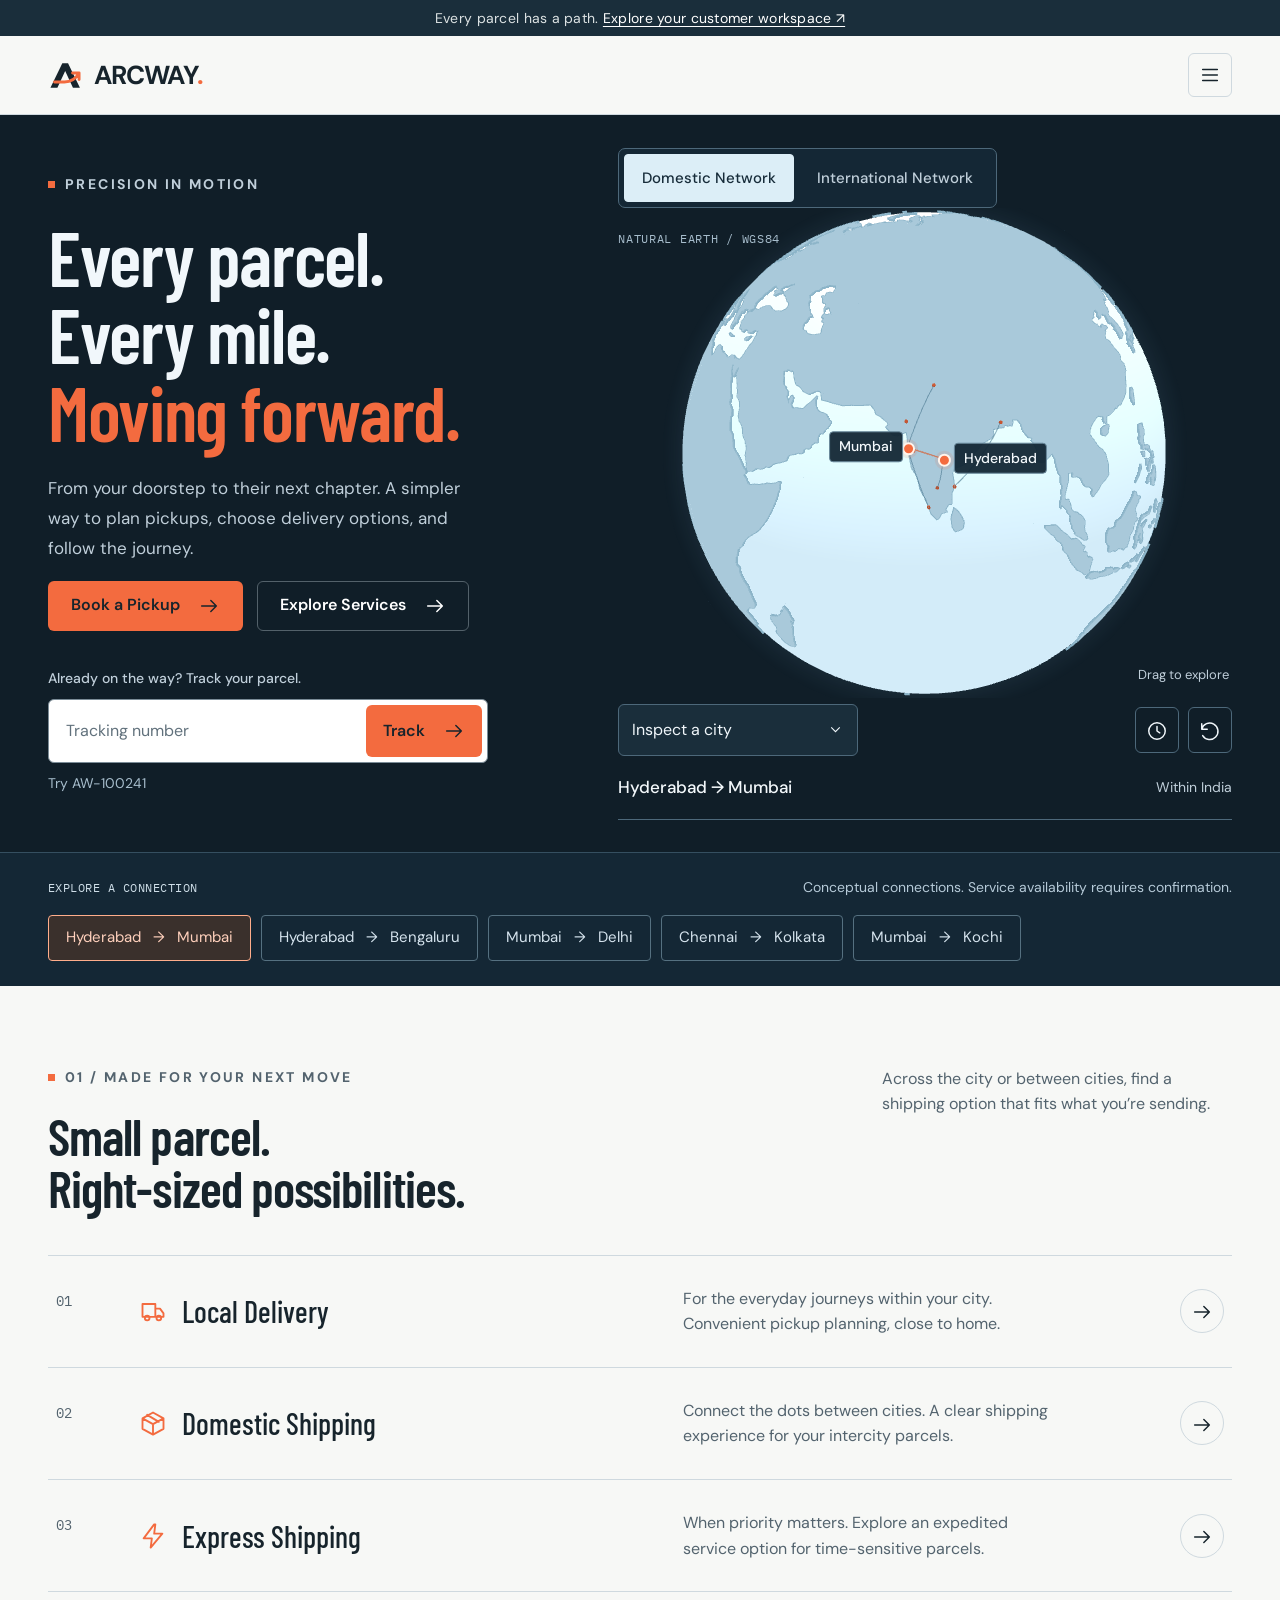
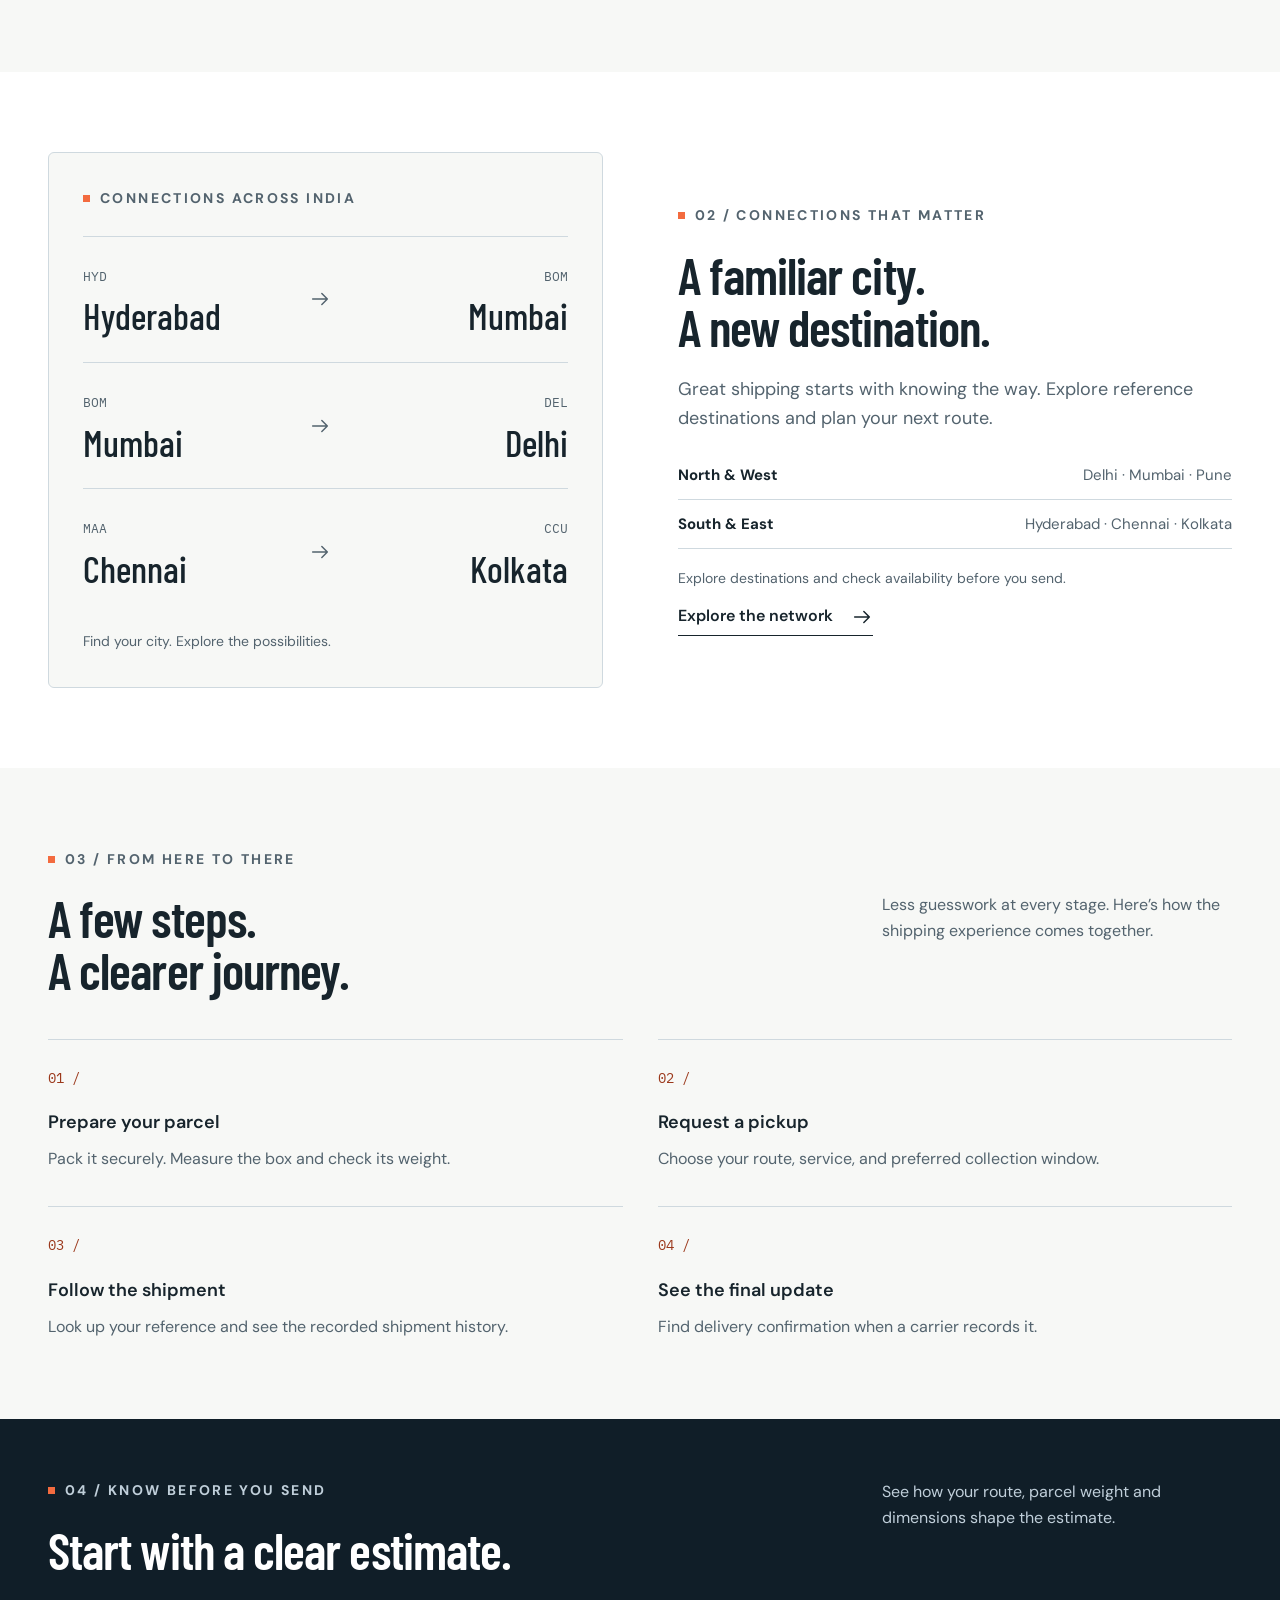
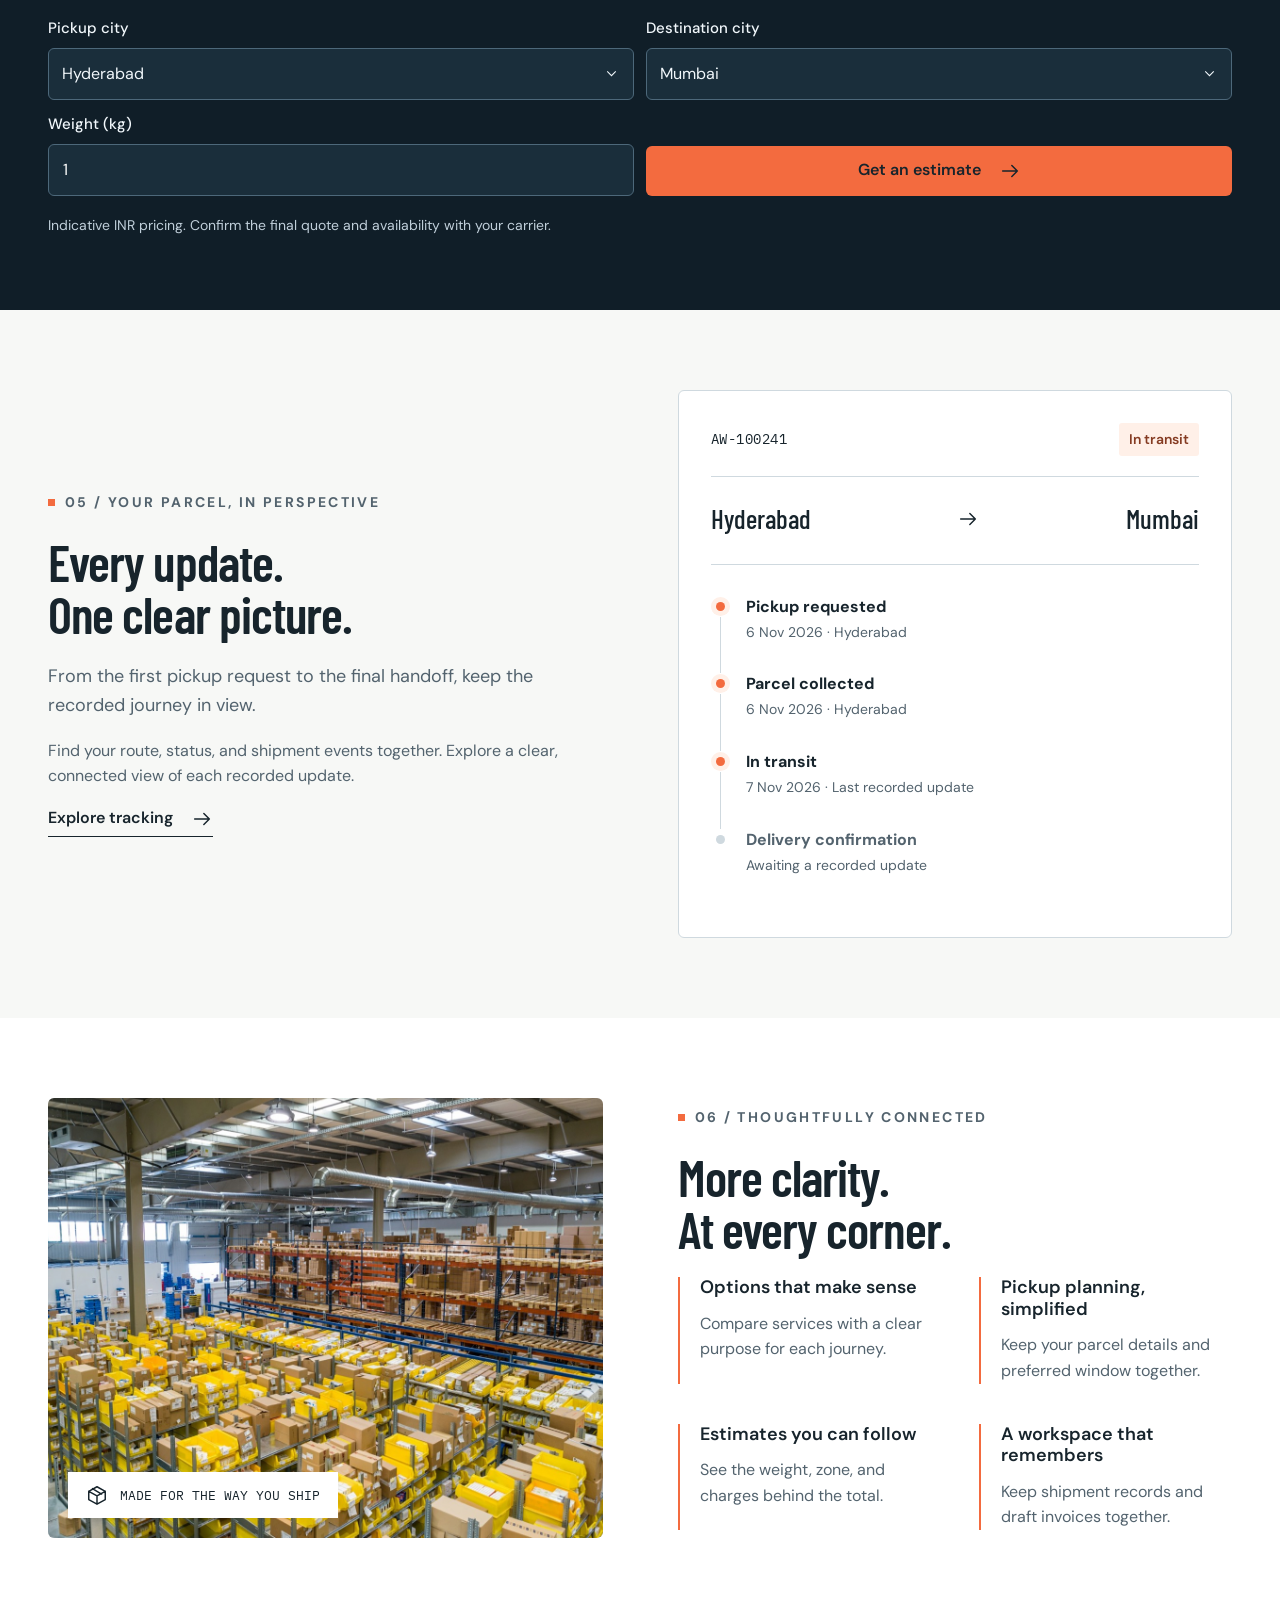
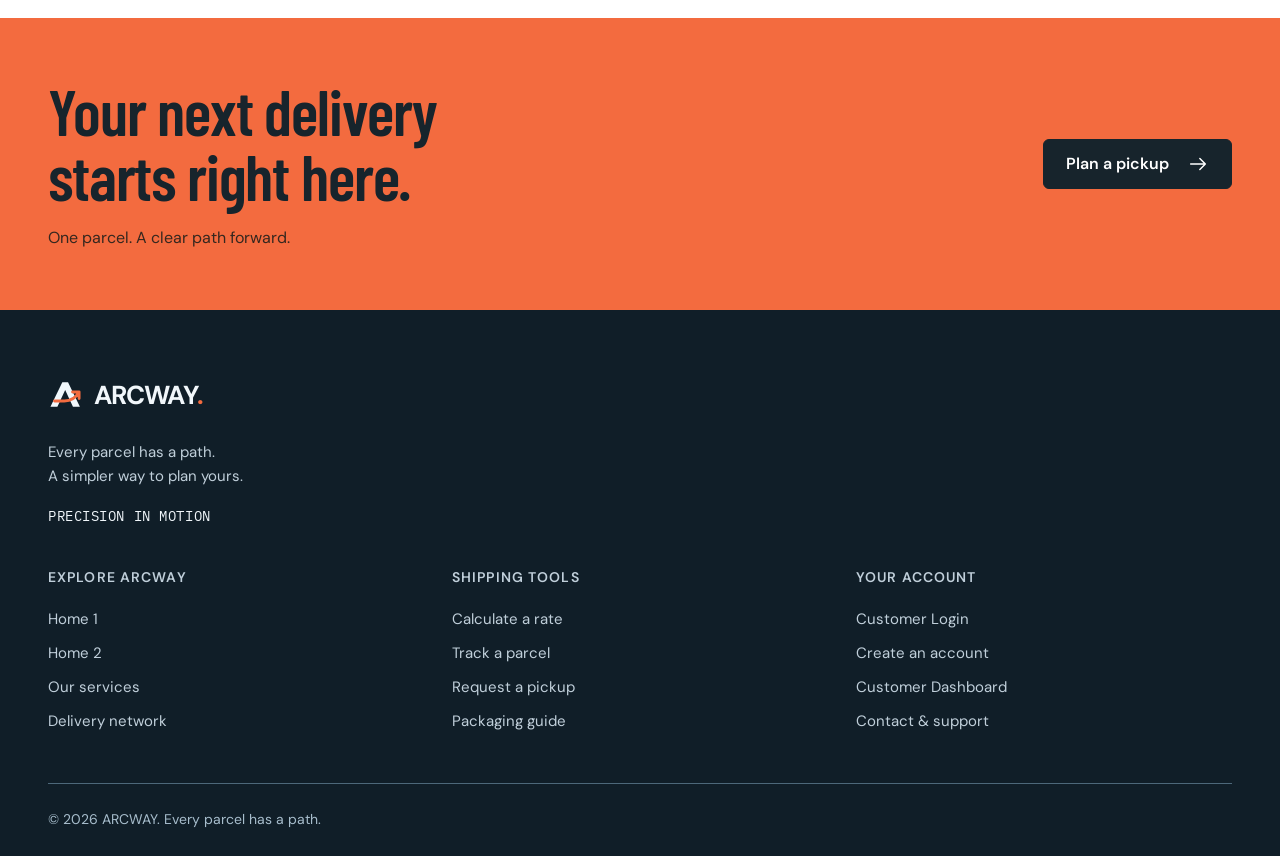
==== commit 975a621f: "Update Site source" ====
--- a/index.html
+++ b/index.html
@@ -22,6 +22,8 @@
     <script defer src="assets/js/shipment-data.js"></script>
     <script defer src="assets/js/main.js"></script>
     <script defer src="assets/js/globe.js"></script>
+    <link rel="stylesheet" href="assets/css/select-controls.css" />
+    <script defer src="assets/js/select-controls.js"></script>
   </head>
   <body data-page="home">
     <noscript
--- a/assets/css/style.css
+++ b/assets/css/style.css
@@ -285,14 +285,25 @@
   white-space: nowrap;
   font-size: 26px;
   font-weight: 800;
-  letter-spacing: -1.2px;
+  letter-spacing: -0.9px;
+  line-height: 1;
+}
+.brand-wordmark {
+  display: inline-block;
 }
 .brand-symbol {
   width: 36px;
   height: 39px;
+  flex: 0 0 auto;
+  color: inherit;
+  overflow: visible;
+}
+.brand-route {
   fill: none;
   stroke: var(--accent);
-  stroke-width: 3.4;
+  stroke-width: 3.5;
+  stroke-linecap: round;
+  stroke-linejoin: round;
 }
 .main-nav {
   display: flex;
@@ -1142,9 +1153,11 @@
 }
 .faq-list details {
   border-bottom: 1px solid var(--line);
+}
+.faq-list summary {
+  min-height: 70px;
   padding: 22px 0;
-}
-.faq-list summary {
+  align-items: center;
   font-weight: 500;
   cursor: pointer;
   list-style: none;
@@ -1154,6 +1167,7 @@
 }
 .faq-list summary:after {
   content: "+";
+  flex: none;
   color: var(--accent);
   font-size: 24px;
   line-height: 1;
@@ -1163,7 +1177,7 @@
 }
 .faq-list details p {
   font-size: 16px;
-  margin: 18px 0 0;
+  margin: 0 0 22px;
   max-width: 740px;
 }
 .faq-grid {
@@ -1257,8 +1271,8 @@
 .home2-grid h1 {
   font-size: clamp(64px, 6.2vw, 90px);
 }
-.home2-grid .lead,
-.home2-grid .eyebrow {
+.home2-grid > :first-child .lead,
+.home2-grid > :first-child .eyebrow {
   color: var(--inverse-text);
 }
 .quick-book {
@@ -2490,3 +2504,168 @@
   padding: 7px 10px;
   min-height: 44px;
 }
+
+/* Compact public navigation follows the reference project's right-side drawer. */
+.navigation-open {
+  overflow: hidden;
+}
+.nav-drawer {
+  inset: 0 0 0 auto;
+  margin: 0 0 0 auto;
+  width: min(420px, calc(100% - 24px));
+  max-width: 100%;
+  height: 100dvh;
+  max-height: 100dvh;
+  padding: 0;
+  border: 0;
+  border-inline-start: 1px solid var(--line);
+  border-radius: 0;
+  background: var(--surface);
+  color: var(--ink);
+  box-shadow: -15px 0 50px #0003;
+}
+.nav-drawer::backdrop {
+  background: #07131db3;
+}
+.nav-drawer-head {
+  display: flex;
+  align-items: center;
+  justify-content: space-between;
+  gap: 16px;
+  padding: 20px 24px;
+  border-bottom: 1px solid var(--line);
+}
+.nav-drawer-head .brand {
+  margin: 0;
+}
+.nav-drawer-body {
+  padding: 14px 24px 28px;
+}
+.nav-drawer .main-nav {
+  position: static;
+  display: flex;
+  flex-direction: column;
+  align-items: stretch;
+  padding: 0;
+  margin: 0;
+  gap: 0;
+  max-height: none;
+  overflow: visible;
+  border: 0;
+  box-shadow: none;
+}
+.nav-drawer .main-nav > a,
+.nav-drawer .home-nav summary {
+  display: flex;
+  align-items: center;
+  justify-content: space-between;
+  min-height: 52px;
+  padding: 13px 0;
+  font-size: 16px;
+  border-bottom: 1px solid var(--line);
+}
+.nav-drawer .home-menu {
+  position: static;
+  width: 100%;
+  border: 0;
+  padding: 6px 14px;
+  background: var(--canvas);
+  box-shadow: none;
+}
+.nav-drawer .home-menu a {
+  padding-block: 14px;
+}
+.nav-drawer .nav-tools {
+  display: flex;
+  flex-wrap: wrap;
+  gap: 12px;
+  margin-top: 24px;
+  padding: 0;
+  border: 0;
+}
+.nav-drawer .nav-tools .btn {
+  min-height: 44px;
+  flex: 1;
+}
+@media (max-width: 1320px) {
+  .nav-actions > .login-link,
+  .nav-actions > .icon-btn[data-theme-toggle],
+  .nav-actions > .icon-btn[data-direction] {
+    display: none;
+  }
+  .nav-actions .icon-btn {
+    display: inline-flex;
+    align-items: center;
+    justify-content: center;
+    min-height: 44px;
+    min-width: 44px;
+  }
+  .footer-grid {
+    grid-template-columns: repeat(3, minmax(0, 1fr));
+    gap: 36px 28px;
+  }
+  .footer-grid > div:first-child {
+    grid-column: 1 / -1;
+  }
+  .footer-grid > div:first-child p {
+    max-width: 100%;
+  }
+}
+@media (max-width: 600px) {
+  .footer-grid {
+    grid-template-columns: repeat(2, minmax(0, 1fr));
+    gap: 30px 24px;
+  }
+  .footer-grid > div:last-child {
+    grid-column: 1 / -1;
+    display: grid;
+    grid-template-columns: repeat(2, minmax(0, 1fr));
+    column-gap: 24px;
+  }
+  .footer-grid > div:last-child h3 {
+    grid-column: 1 / -1;
+  }
+  .footer-grid h3 {
+    font-size: 13px;
+    margin-bottom: 12px;
+  }
+  .footer-grid a:not(.brand) {
+    display: flex;
+    align-items: center;
+    min-height: 44px;
+    margin-block: 0;
+    line-height: 1.5;
+  }
+  .footer-bottom {
+    margin-top: 30px;
+    padding-top: 22px;
+  }
+}
+
+.nav-drawer-login {
+  width: 100%;
+  margin-top: 24px;
+}
+@media (max-width: 600px) {
+  .footer-bottom {
+    padding-inline-end: 54px;
+  }
+}
+
+/* Keep compact-screen back-to-top controls clear of forms and tracking events. */
+@media (max-width: 1320px) {
+  .footer-bottom {
+    flex-direction: row;
+    align-items: center;
+    padding-inline-end: 0;
+  }
+  .footer-bottom > span {
+    flex: 1;
+    min-width: 0;
+  }
+  .footer-bottom .back-top {
+    position: static;
+    flex: 0 0 44px;
+    margin-inline-start: auto;
+  }
+}
--- a/assets/css/globe.css
+++ b/assets/css/globe.css
@@ -330,11 +330,16 @@
     font-size: 14px;
   }
   .globe-shell {
-    height: 350px;
+    /* Reserve a separate caption row above the globe without shrinking it. */
+    height: 382px;
     margin-block: 8px;
   }
+  .globe-stage {
+    top: 32px;
+    height: calc(100% - 32px);
+  }
   .globe-caption {
-    top: 9px;
+    top: 4px;
     font-size: 11px;
   }
   .globe-gesture {
@@ -394,7 +399,7 @@
     padding-inline: 5px;
   }
   .globe-shell {
-    height: 325px;
+    height: 357px;
   }
   .globe-city-name {
     font-size: 13px;
--- a/assets/css/select-controls.css
+++ b/assets/css/select-controls.css
@@ -0,0 +1,133 @@
+/* Shared readable dropdowns, including browser environments with tiny native menus. */
+.select-control {
+  position: relative;
+  display: block;
+  width: 100%;
+  min-width: 0;
+}
+.select-native {
+  position: absolute !important;
+  width: 1px !important;
+  height: 1px !important;
+  min-height: 0 !important;
+  padding: 0 !important;
+  border: 0 !important;
+  clip-path: inset(50%);
+  overflow: hidden;
+  white-space: nowrap;
+}
+.select-trigger {
+  display: flex;
+  align-items: center;
+  justify-content: space-between;
+  gap: 10px;
+  width: 100%;
+  min-height: 52px;
+  padding: 12px 13px;
+  border: 1px solid var(--control-line);
+  border-radius: var(--radius);
+  background: var(--field-bg);
+  color: var(--ink);
+  font: 400 16px/1.5 var(--body);
+  text-align: start;
+  cursor: pointer;
+  touch-action: manipulation;
+  scroll-margin-block: 110px 16px;
+}
+.select-trigger[aria-expanded="true"] {
+  border-color: var(--focus);
+}
+.select-trigger:focus-visible {
+  outline: 2px solid var(--focus);
+  outline-offset: 3px;
+}
+.select-trigger[aria-disabled="true"] {
+  background: var(--disabled-bg);
+  color: var(--disabled-text);
+  cursor: not-allowed;
+}
+.select-value {
+  min-width: 0;
+  overflow: hidden;
+  text-overflow: ellipsis;
+  white-space: nowrap;
+}
+.select-trigger > svg {
+  flex: none;
+  width: 17px;
+  height: 17px;
+}
+.globe-toolbar .select-control {
+  width: min(240px, calc(100% - 112px));
+}
+:is(.globe-toolbar, .route-select-field, .estimate-band) .select-trigger {
+  background: var(--inverse-surface);
+  color: var(--inverse-text);
+  border-color: var(--inverse-border);
+  --focus: #ffbd9f;
+}
+.select-menu {
+  position: fixed;
+  z-index: 200;
+  padding: 6px;
+  margin: 0;
+  overflow-y: auto;
+  overscroll-behavior: contain;
+  touch-action: pan-y;
+  border: 1px solid var(--control-line);
+  border-radius: 8px;
+  background: var(--surface);
+  color: var(--ink);
+  box-shadow: 0 12px 36px #0003;
+  font: 400 16px/1.5 var(--body);
+  text-align: start;
+}
+.select-option {
+  display: flex;
+  align-items: center;
+  justify-content: space-between;
+  gap: 14px;
+  min-height: 48px;
+  padding: 12px;
+  border-inline-start: 3px solid transparent;
+  border-radius: 4px;
+  overflow-wrap: anywhere;
+  cursor: pointer;
+}
+.select-option.is-active {
+  background: var(--soft);
+  color: var(--soft-text);
+  border-inline-start-color: var(--accent-ink);
+}
+.select-option[aria-selected="true"] {
+  font-weight: 600;
+}
+.select-option[aria-selected="true"]:after {
+  content: "✓";
+  flex: none;
+}
+.select-option[aria-disabled="true"] {
+  color: var(--disabled-text);
+  cursor: not-allowed;
+}
+.select-menu-inverse {
+  background: var(--inverse-surface);
+  color: var(--inverse-text);
+  border-color: var(--inverse-border);
+}
+.select-menu-inverse .select-option.is-active {
+  background: #294351;
+  color: #f1f7fb;
+  border-inline-start-color: #ffbd9f;
+}
+.select-error {
+  display: block;
+  margin-top: 8px;
+  color: var(--accent-ink);
+  font-size: 14px;
+}
+@media print {
+  .select-menu {
+    display: none !important;
+  }
+}
